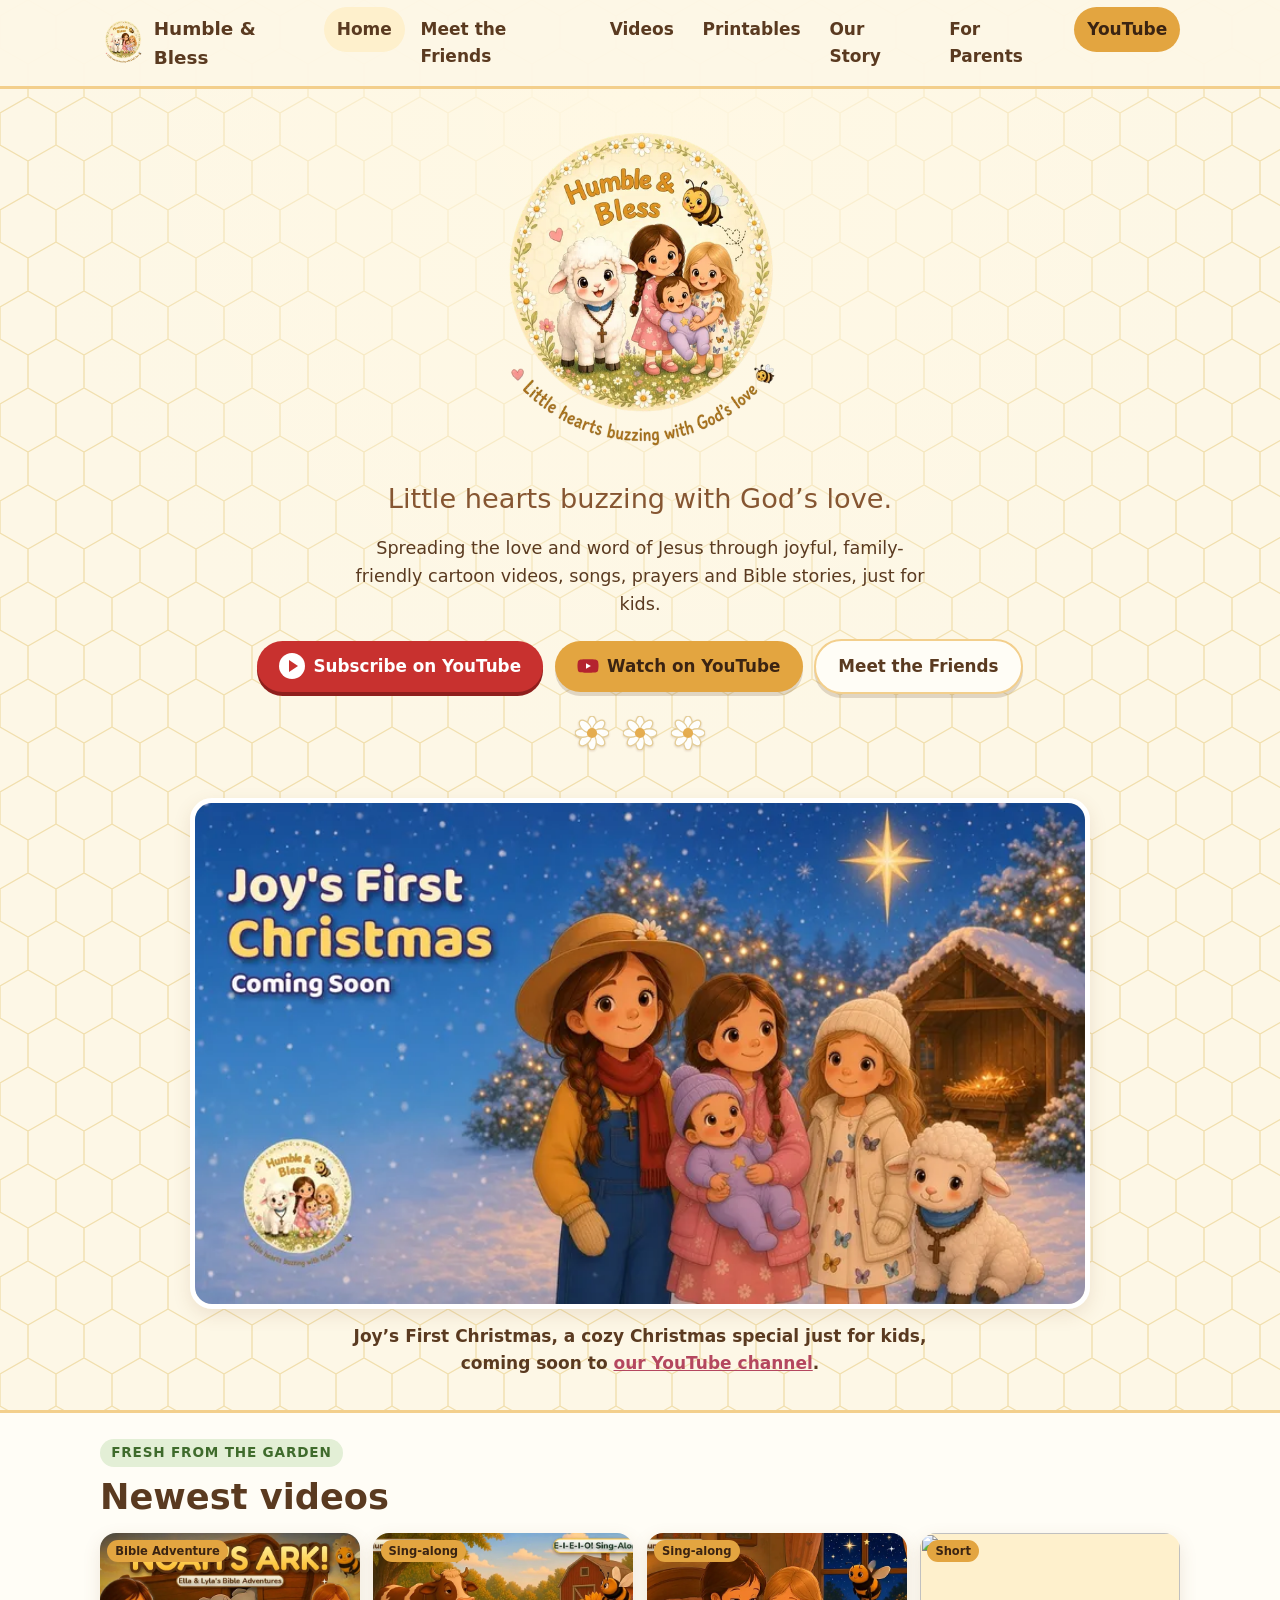
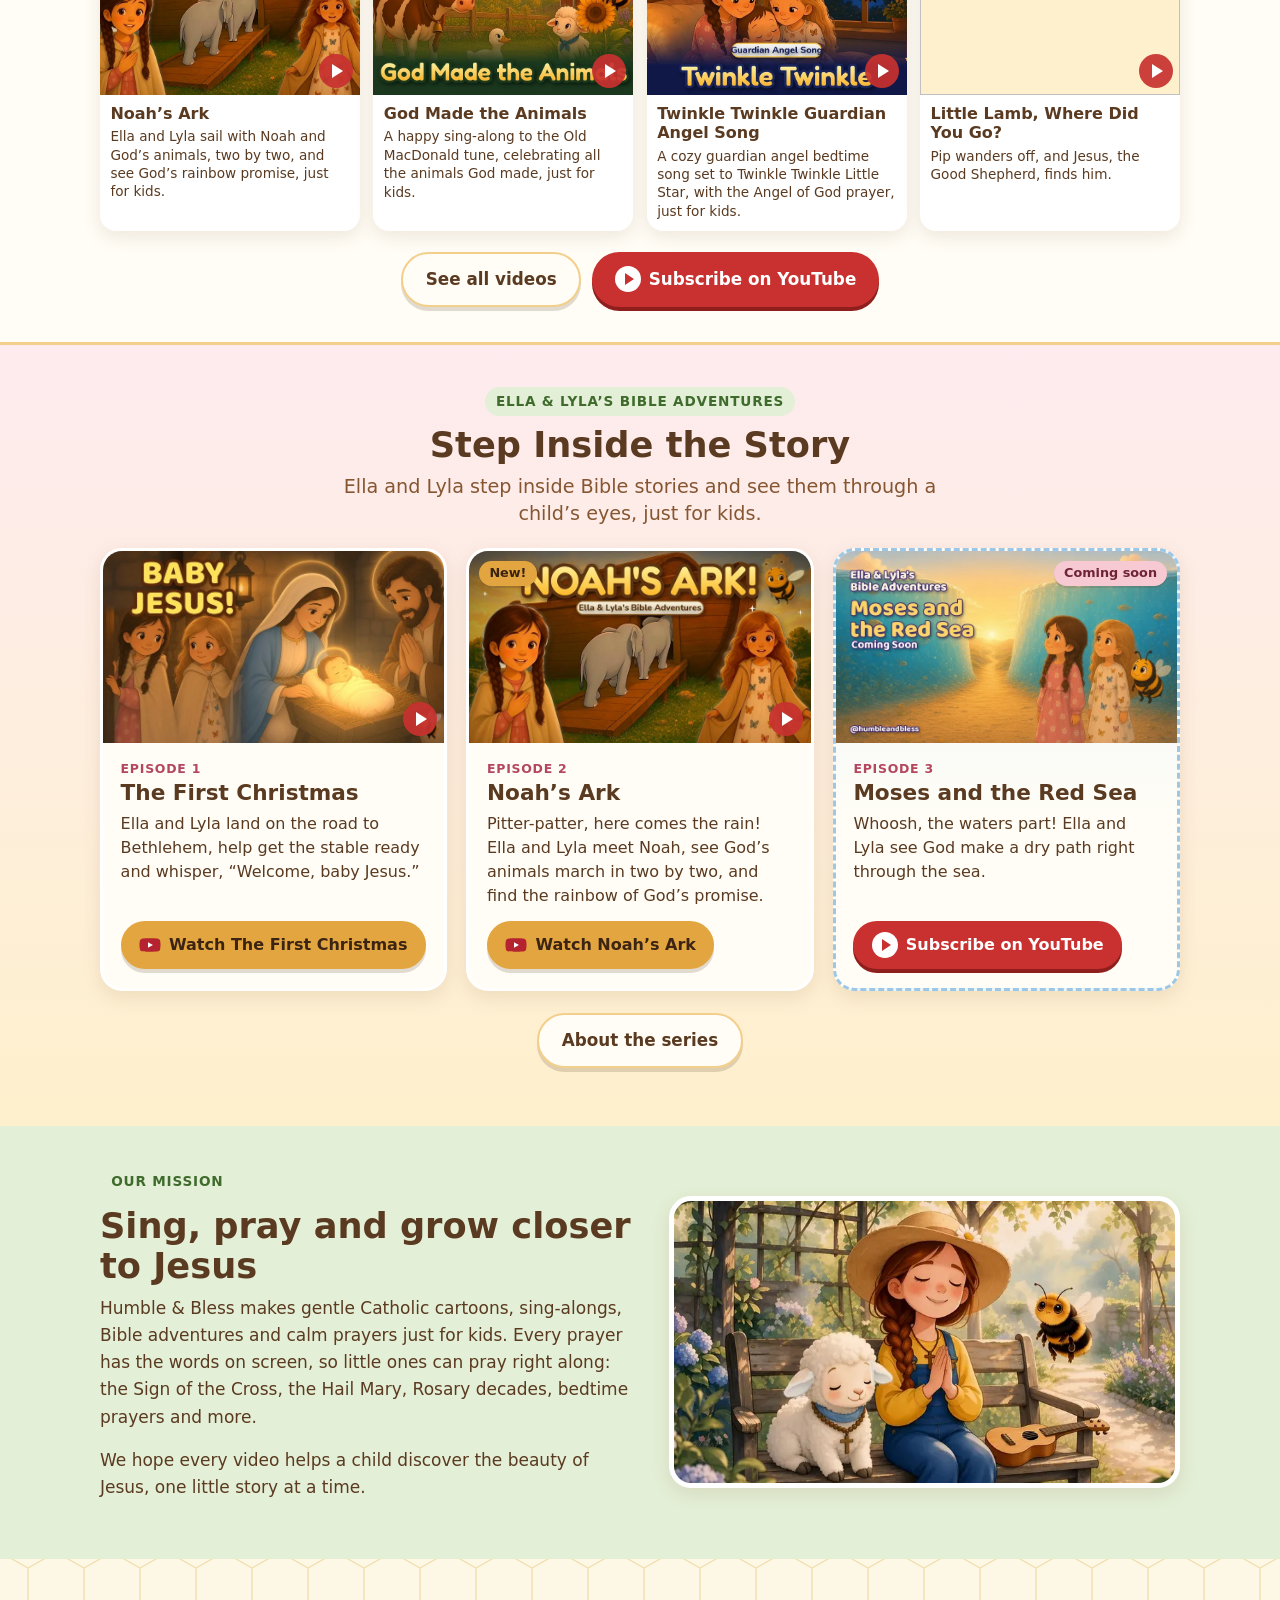
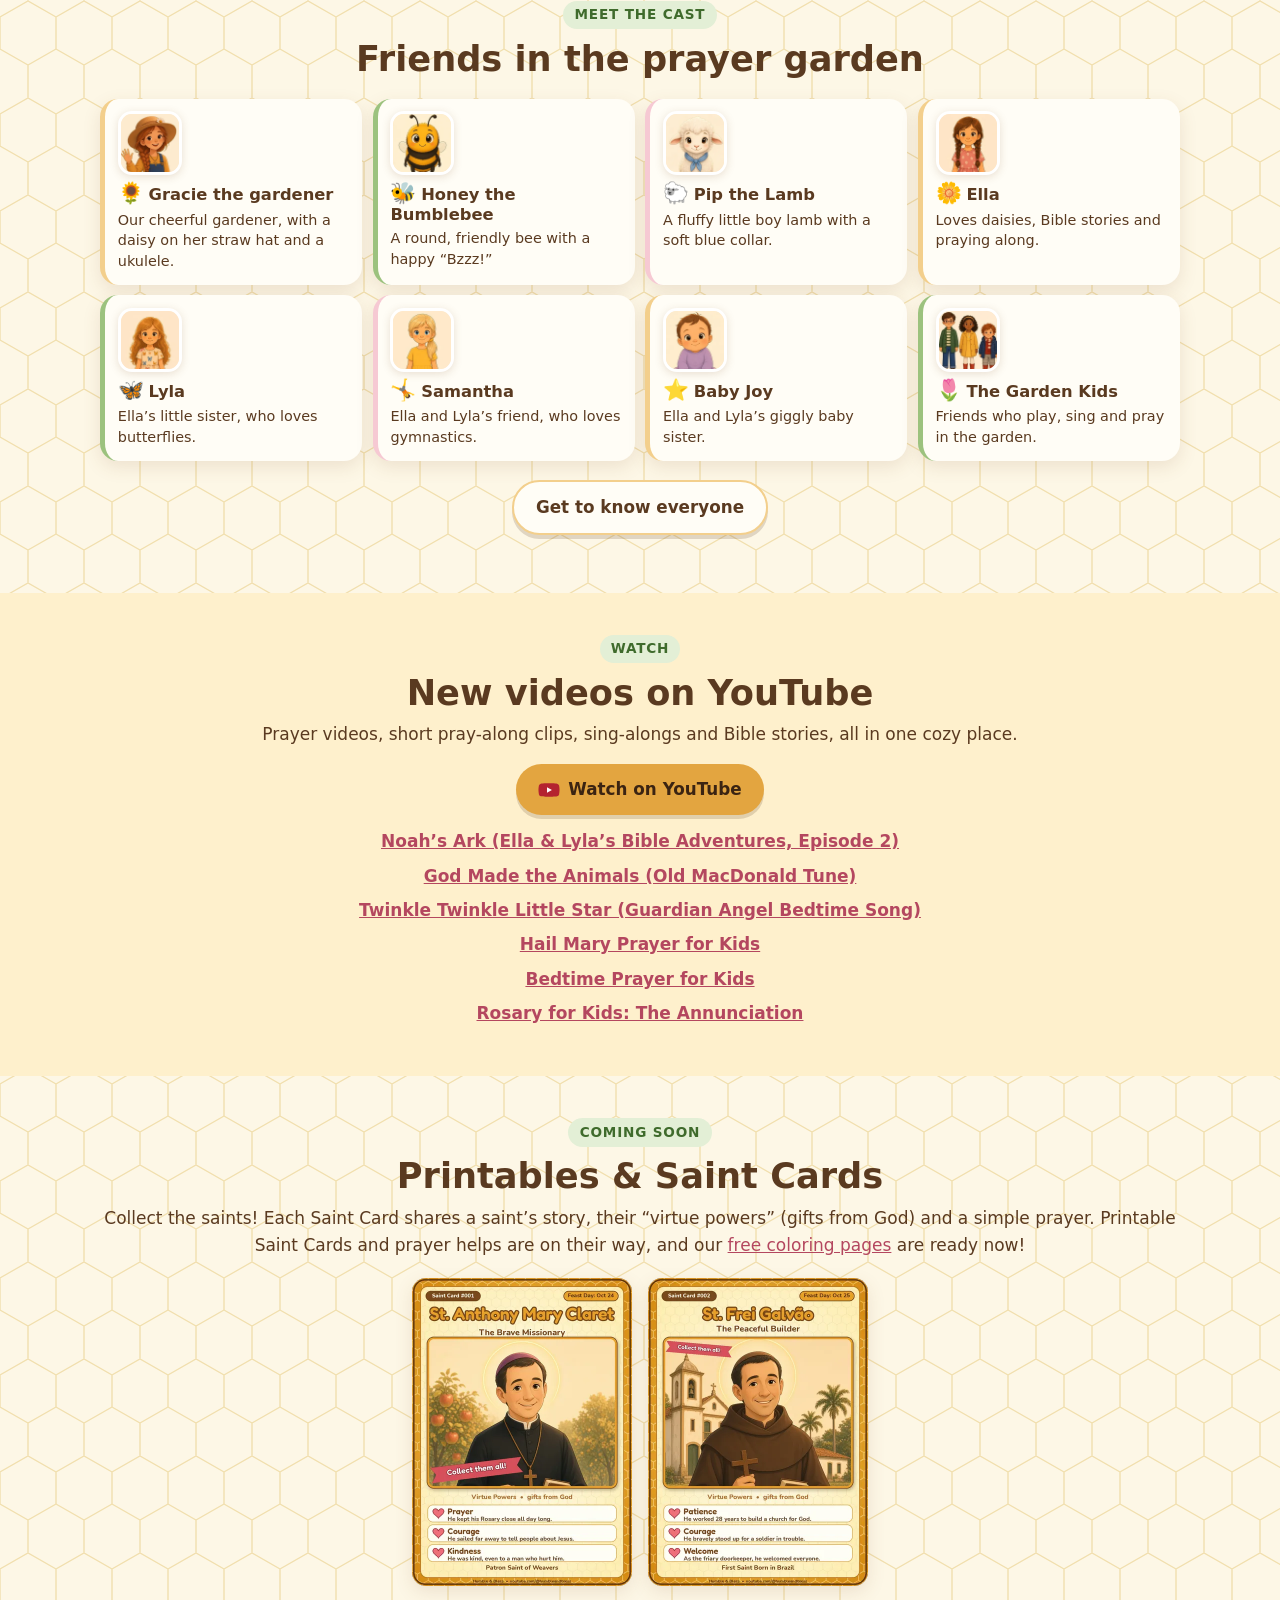
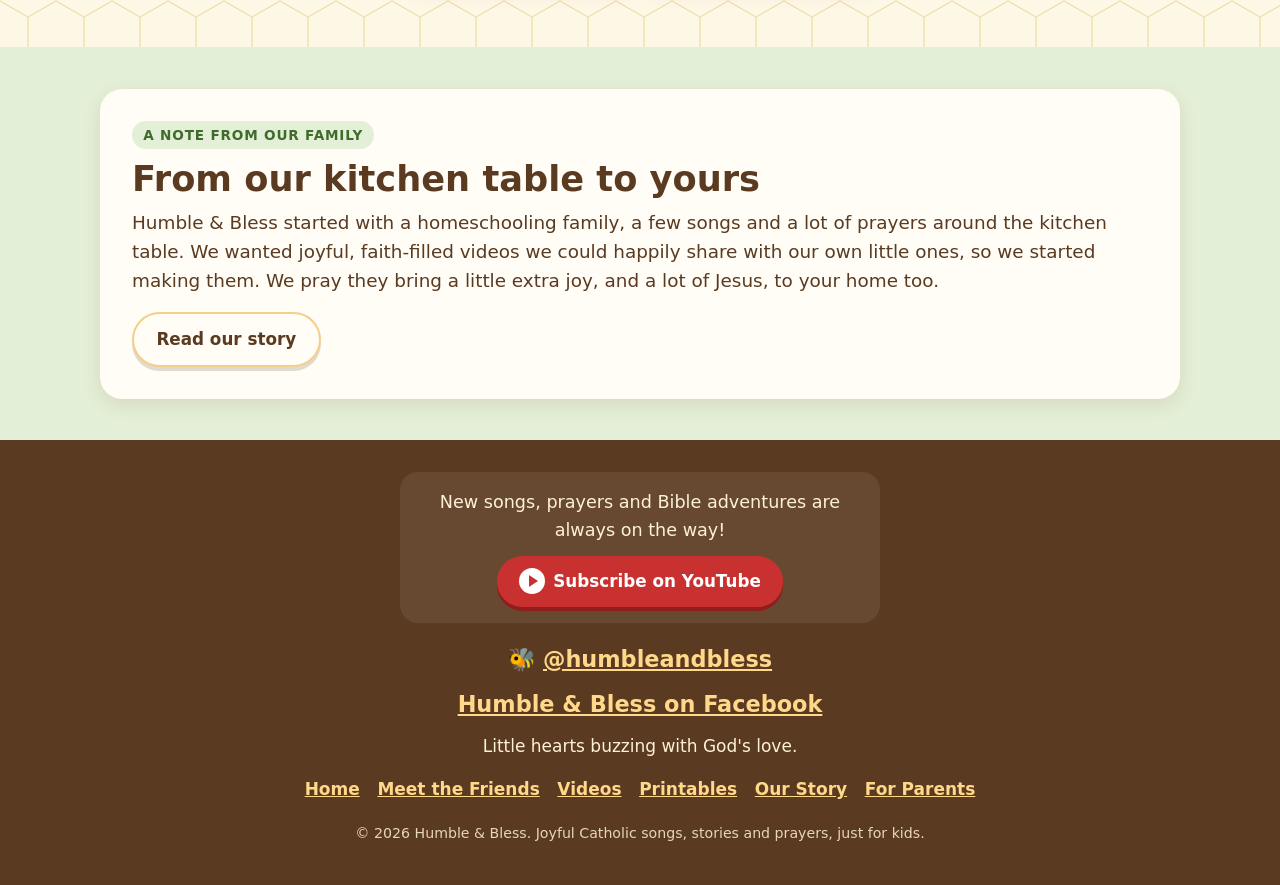
==== index.html @ 3a2f79d8 "Add Samantha to the cast and portraits for every friend card Co-authored-by: humbleandbless <humblea" ====
<!doctype html>
<html lang="en">
<head>
<meta charset="utf-8">
<meta name="viewport" content="width=device-width, initial-scale=1">
<title>Humble &amp; Bless | Little hearts buzzing with God's love</title>
<meta name="description" content="Joyful Catholic cartoons, songs, prayers and Bible stories just for kids. Little hearts buzzing with God's love.">
<meta name="theme-color" content="#fdf7e6">
<meta property="og:title" content="Humble &amp; Bless | Little hearts buzzing with God's love">
<meta property="og:description" content="Joyful Catholic cartoons, songs, prayers and Bible stories just for kids. Little hearts buzzing with God's love.">
<meta property="og:image" content="assets/cover-1200.jpg">
<link rel="icon" href="assets/icon-32.png" sizes="32x32">
<link rel="apple-touch-icon" href="assets/icon-180.png">
<link rel="stylesheet" href="style.css">
<style>.visually-hidden{position:absolute!important;width:1px;height:1px;overflow:hidden;clip:rect(0 0 0 0);white-space:nowrap}</style>
</head>
<body>
<a class="skip" href="#main">Skip to content</a>
<header class="site-header"><div class="wrap">
  <a class="brand" href="index.html"><picture><source srcset="assets/logo-160.webp" type="image/webp"><img src="assets/logo-160.png" width="46" height="46" alt=""></picture>Humble &amp; Bless</a>
  <nav class="nav" aria-label="Main">
    <ul class="nav-desktop"><li><a href="index.html" aria-current="page">Home</a></li><li><a href="friends.html">Meet the Friends</a></li><li><a href="videos.html">Videos</a></li><li><a href="printables.html">Printables</a></li><li><a href="about.html">Our Story</a></li><li><a href="parents.html">For Parents</a></li><li><a class="yt" href="https://www.youtube.com/@humbleandbless" target="_blank" rel="noopener">YouTube</a></li></ul>
    <details><summary>Menu</summary><ul><li><a href="index.html" aria-current="page">Home</a></li><li><a href="friends.html">Meet the Friends</a></li><li><a href="videos.html">Videos</a></li><li><a href="printables.html">Printables</a></li><li><a href="about.html">Our Story</a></li><li><a href="parents.html">For Parents</a></li><li><a href="https://www.youtube.com/@humbleandbless" target="_blank" rel="noopener">Watch on YouTube</a></li><li><a href="https://www.facebook.com/profile.php?id=61595625218852" target="_blank" rel="noopener">Humble &amp; Bless on Facebook</a></li></ul></details>
  </nav>
</div></header>
<main id="main">

<section class="hero" aria-labelledby="hero-title">
 <div class="wrap">
  <h1 id="hero-title" class="visually-hidden">Humble &amp; Bless</h1>
  <picture><source srcset="assets/logo-520.webp" type="image/webp"><img class="hero-logo" src="assets/logo-520.png" width="520" height="520" alt="Humble &amp; Bless logo: Pip the Lamb, Ella, Lyla and baby Joy among daisies, with Honey the Bumblebee and the words Little hearts buzzing with God's love." fetchpriority="high"></picture>
  <p class="tagline">Little hearts buzzing with God’s love.</p>
  <p class="lead">Spreading the love and word of Jesus through joyful, family-friendly cartoon videos, songs, prayers and Bible stories, just for kids.</p>
  <div class="actions"><a class="btn btn-sub" href="https://www.youtube.com/@humbleandbless?sub_confirmation=1" target="_blank" rel="noopener"><span class="play" aria-hidden="true"></span>Subscribe on YouTube<span class="visually-hidden"> (opens YouTube in a new tab)</span></a><a class="btn btn-yt" href="https://www.youtube.com/@humbleandbless" target="_blank" rel="noopener"><svg viewBox="0 0 24 24" aria-hidden="true" focusable="false"><path fill="#b4232f" d="M23 7.2a3 3 0 0 0-2.1-2.1C19 4.6 12 4.6 12 4.6s-7 0-8.9.5A3 3 0 0 0 1 7.2 31 31 0 0 0 .5 12 31 31 0 0 0 1 16.8a3 3 0 0 0 2.1 2.1c1.9.5 8.9.5 8.9.5s7 0 8.9-.5a3 3 0 0 0 2.1-2.1 31 31 0 0 0 .5-4.8 31 31 0 0 0-.5-4.8z"/><path fill="#fff" d="M9.8 15.1V8.9l5.4 3.1z"/></svg>Watch on YouTube<span class="visually-hidden"> (opens YouTube in a new tab)</span></a><a class="btn btn-soft" href="friends.html">Meet the Friends</a></div>
  <div class="daisies"><svg viewBox="0 0 40 40" aria-hidden="true" focusable="false"><g fill="#fff" stroke="#e2c98f" stroke-width="1.5"><ellipse cx="20" cy="9" rx="5" ry="9" transform="rotate(0 20 20)"/><ellipse cx="20" cy="9" rx="5" ry="9" transform="rotate(45 20 20)"/><ellipse cx="20" cy="9" rx="5" ry="9" transform="rotate(90 20 20)"/><ellipse cx="20" cy="9" rx="5" ry="9" transform="rotate(135 20 20)"/><ellipse cx="20" cy="9" rx="5" ry="9" transform="rotate(180 20 20)"/><ellipse cx="20" cy="9" rx="5" ry="9" transform="rotate(225 20 20)"/><ellipse cx="20" cy="9" rx="5" ry="9" transform="rotate(270 20 20)"/><ellipse cx="20" cy="9" rx="5" ry="9" transform="rotate(315 20 20)"/></g><circle cx="20" cy="20" r="6" fill="#e3a540"/></svg><svg viewBox="0 0 40 40" aria-hidden="true" focusable="false"><g fill="#fff" stroke="#e2c98f" stroke-width="1.5"><ellipse cx="20" cy="9" rx="5" ry="9" transform="rotate(0 20 20)"/><ellipse cx="20" cy="9" rx="5" ry="9" transform="rotate(45 20 20)"/><ellipse cx="20" cy="9" rx="5" ry="9" transform="rotate(90 20 20)"/><ellipse cx="20" cy="9" rx="5" ry="9" transform="rotate(135 20 20)"/><ellipse cx="20" cy="9" rx="5" ry="9" transform="rotate(180 20 20)"/><ellipse cx="20" cy="9" rx="5" ry="9" transform="rotate(225 20 20)"/><ellipse cx="20" cy="9" rx="5" ry="9" transform="rotate(270 20 20)"/><ellipse cx="20" cy="9" rx="5" ry="9" transform="rotate(315 20 20)"/></g><circle cx="20" cy="20" r="6" fill="#e3a540"/></svg><svg viewBox="0 0 40 40" aria-hidden="true" focusable="false"><g fill="#fff" stroke="#e2c98f" stroke-width="1.5"><ellipse cx="20" cy="9" rx="5" ry="9" transform="rotate(0 20 20)"/><ellipse cx="20" cy="9" rx="5" ry="9" transform="rotate(45 20 20)"/><ellipse cx="20" cy="9" rx="5" ry="9" transform="rotate(90 20 20)"/><ellipse cx="20" cy="9" rx="5" ry="9" transform="rotate(135 20 20)"/><ellipse cx="20" cy="9" rx="5" ry="9" transform="rotate(180 20 20)"/><ellipse cx="20" cy="9" rx="5" ry="9" transform="rotate(225 20 20)"/><ellipse cx="20" cy="9" rx="5" ry="9" transform="rotate(270 20 20)"/><ellipse cx="20" cy="9" rx="5" ry="9" transform="rotate(315 20 20)"/></g><circle cx="20" cy="20" r="6" fill="#e3a540"/></svg></div>
 </div>
</section>

<section class="xmas-teaser" aria-label="Joy's First Christmas, coming soon">
 <div class="wrap">
  <picture><source type="image/webp" srcset="assets/joys-first-christmas-coming-soon-800.webp 800w, assets/joys-first-christmas-coming-soon-1600.webp 1600w" sizes="(min-width:960px) 900px, calc(100vw - 2rem)"><img class="art" src="assets/joys-first-christmas-coming-soon-800.jpg" srcset="assets/joys-first-christmas-coming-soon-800.jpg 800w, assets/joys-first-christmas-coming-soon-1600.jpg 1600w" sizes="(min-width:960px) 900px, calc(100vw - 2rem)" width="1600" height="900" alt="Joy's First Christmas, coming soon"></picture>
  <p class="xmas-caption">Joy’s First Christmas, a cozy Christmas special just for kids, coming soon to <a href="https://www.youtube.com/@humbleandbless?sub_confirmation=1" target="_blank" rel="noopener">our YouTube channel</a><span class="visually-hidden"> (opens YouTube in a new tab)</span>.</p>
 </div>
</section>

<section class="newest" aria-labelledby="newest">
 <div class="wrap">
  <span class="kicker">Fresh from the garden</span>
  <h2 id="newest">Newest videos</h2>
  <ul class="vgrid">
  <li><a class="vcard" href="https://www.youtube.com/watch?v=ct7Eij3Bv-0" target="_blank" rel="noopener"><span class="vthumb"><picture><source type="image/webp" srcset="assets/noahs-ark-ep2-800.webp 800w, assets/noahs-ark-ep2-1280.webp 1280w" sizes="(min-width:960px) 25vw, 50vw"><img loading="lazy" src="assets/noahs-ark-ep2-800.jpg" srcset="assets/noahs-ark-ep2-800.jpg 800w, assets/noahs-ark-ep2-1280.jpg 1280w" sizes="(min-width:960px) 25vw, 50vw" width="1280" height="720" alt="Noah&#39;s Ark episode thumbnail with the words Noah&#39;s Ark! and Ella &amp; Lyla&#39;s Bible Adventures. Ella and Lyla, in traveling cloaks, smile on either side of two elephants walking up the ramp into the great wooden ark, while Honey the bee buzzes above."></picture><span class="vtag">Bible Adventure</span><span class="vplay" aria-hidden="true"></span></span><span class="vtitle">Noah’s Ark</span><span class="vdesc">Ella and Lyla sail with Noah and God’s animals, two by two, and see God’s rainbow promise, just for kids.</span><span class="visually-hidden"> (opens YouTube in a new tab)</span></a></li>
  <li><a class="vcard" href="https://www.youtube.com/watch?v=ljyUgglnSR8" target="_blank" rel="noopener"><span class="vthumb"><picture><source type="image/webp" srcset="assets/god-made-the-animals-800.webp 800w, assets/god-made-the-animals-1600.webp 1600w" sizes="(min-width:960px) 25vw, 50vw"><img loading="lazy" src="assets/god-made-the-animals-800.jpg" srcset="assets/god-made-the-animals-800.jpg 800w, assets/god-made-the-animals-1600.jpg 1600w" sizes="(min-width:960px) 25vw, 50vw" width="1600" height="900" alt="God Made the Animals thumbnail: a smiling cow, a duck and a woolly lamb in a blue collar gather by a red barn on a sunny farm, while Honey the Bumblebee rests on a sunflower."></picture><span class="vtag">Sing-along</span><span class="vplay" aria-hidden="true"></span></span><span class="vtitle">God Made the Animals</span><span class="vdesc">A happy sing-along to the Old MacDonald tune, celebrating all the animals God made, just for kids.</span><span class="visually-hidden"> (opens YouTube in a new tab)</span></a></li>
  <li><a class="vcard" href="https://www.youtube.com/watch?v=O2-9jdwNd1s" target="_blank" rel="noopener"><span class="vthumb"><picture><source type="image/webp" srcset="assets/twinkle-guardian-angel-800.webp 800w, assets/twinkle-guardian-angel-1600.webp 1600w" sizes="(min-width:960px) 25vw, 50vw"><img loading="lazy" src="assets/twinkle-guardian-angel-800.jpg" srcset="assets/twinkle-guardian-angel-800.jpg 800w, assets/twinkle-guardian-angel-1600.jpg 1600w" sizes="(min-width:960px) 25vw, 50vw" width="1600" height="900" alt="Twinkle Twinkle Guardian Angel Song thumbnail: two sisters in pajamas cuddle a sleeping baby at bedtime, while Honey the Bumblebee buzzes by a starry window."></picture><span class="vtag">Sing-along</span><span class="vplay" aria-hidden="true"></span></span><span class="vtitle">Twinkle Twinkle Guardian Angel Song</span><span class="vdesc">A cozy guardian angel bedtime song set to Twinkle Twinkle Little Star, with the Angel of God prayer, just for kids.</span><span class="visually-hidden"> (opens YouTube in a new tab)</span></a></li>
  <li><a class="vcard" href="https://www.youtube.com/shorts/8HEfYvl8IWw" target="_blank" rel="noopener"><span class="vthumb"><img src="https://i.ytimg.com/vi/8HEfYvl8IWw/hqdefault.jpg" width="480" height="360" loading="lazy" alt=""><span class="vtag">Short</span><span class="vplay" aria-hidden="true"></span></span><span class="vtitle">Little Lamb, Where Did You Go?</span><span class="vdesc">Pip wanders off, and Jesus, the Good Shepherd, finds him.</span><span class="visually-hidden"> (opens YouTube in a new tab)</span></a></li>
  </ul>
  <div class="newest-more"><a class="btn btn-soft" href="videos.html">See all videos</a><a class="btn btn-sub" href="https://www.youtube.com/@humbleandbless?sub_confirmation=1" target="_blank" rel="noopener"><span class="play" aria-hidden="true"></span>Subscribe on YouTube<span class="visually-hidden"> (opens YouTube in a new tab)</span></a></div>
 </div>
</section>

<section class="series" aria-labelledby="adventures">
 <div class="wrap">
  <div class="series-head center">
   <span class="kicker">Ella &amp; Lyla’s Bible Adventures</span>
   <h2 id="adventures">Step Inside the Story</h2>
   <p class="series-intro">Ella and Lyla step inside Bible stories and see them through a child’s eyes, just for kids.</p>
  </div>
  <ol class="ep-row">
   <li class="ep-card" id="ep1">
    <a class="ep-thumb" href="https://www.youtube.com/watch?v=efXVd5yQIn0" target="_blank" rel="noopener"><picture><source type="image/webp" srcset="assets/ep01-first-christmas-720.webp 720w, assets/ep01-first-christmas-1200.webp 1200w" sizes="(min-width:960px) 340px, (min-width:700px) 45vw, calc(100vw - 2rem)"><img loading="lazy" src="assets/ep01-first-christmas-720.jpg" srcset="assets/ep01-first-christmas-720.jpg 720w, assets/ep01-first-christmas-1200.jpg 1200w" sizes="(min-width:960px) 340px, (min-width:700px) 45vw, calc(100vw - 2rem)" width="1200" height="675" alt="Episode thumbnail with the words Baby Jesus! Ella and Lyla, in white traveling cloaks, peek into the stable as Mary, in her blue mantle, smiles down at baby Jesus glowing in the straw of the manger. Joseph kneels with his hands folded in prayer, and Honey the Bumblebee buzzes nearby."></picture><span class="vplay" aria-hidden="true"></span><span class="visually-hidden"> Watch The First Christmas (opens YouTube in a new tab)</span></a>
    <div class="ep-body">
     <span class="ep-num">Episode 1</span>
     <h3>The First Christmas</h3>
     <p>Ella and Lyla land on the road to Bethlehem, help get the stable ready and whisper, “Welcome, baby Jesus.”</p>
     <a class="btn btn-yt" href="https://www.youtube.com/watch?v=efXVd5yQIn0" target="_blank" rel="noopener"><svg viewBox="0 0 24 24" aria-hidden="true" focusable="false"><path fill="#b4232f" d="M23 7.2a3 3 0 0 0-2.1-2.1C19 4.6 12 4.6 12 4.6s-7 0-8.9.5A3 3 0 0 0 1 7.2 31 31 0 0 0 .5 12 31 31 0 0 0 1 16.8a3 3 0 0 0 2.1 2.1c1.9.5 8.9.5 8.9.5s7 0 8.9-.5a3 3 0 0 0 2.1-2.1 31 31 0 0 0 .5-4.8 31 31 0 0 0-.5-4.8z"/><path fill="#fff" d="M9.8 15.1V8.9l5.4 3.1z"/></svg>Watch The First Christmas<span class="visually-hidden"> (opens YouTube in a new tab)</span></a>
    </div>
   </li>
   <li class="ep-card" id="noah">
    <a class="ep-thumb" href="https://www.youtube.com/watch?v=ct7Eij3Bv-0" target="_blank" rel="noopener"><picture><source type="image/webp" srcset="assets/noahs-ark-ep2-800.webp 800w, assets/noahs-ark-ep2-1280.webp 1280w" sizes="(min-width:960px) 340px, (min-width:700px) 45vw, calc(100vw - 2rem)"><img loading="lazy" src="assets/noahs-ark-ep2-800.jpg" srcset="assets/noahs-ark-ep2-800.jpg 800w, assets/noahs-ark-ep2-1280.jpg 1280w" sizes="(min-width:960px) 340px, (min-width:700px) 45vw, calc(100vw - 2rem)" width="1280" height="720" alt="Noah&#39;s Ark episode thumbnail with the words Noah&#39;s Ark! and Ella &amp; Lyla&#39;s Bible Adventures. Ella and Lyla, in traveling cloaks, smile on either side of two elephants walking up the ramp into the great wooden ark, while Honey the bee buzzes above."></picture><span class="ep-badge ep-new">New!</span><span class="vplay" aria-hidden="true"></span><span class="visually-hidden"> Watch Noah’s Ark (opens YouTube in a new tab)</span></a>
    <div class="ep-body">
     <span class="ep-num">Episode 2</span>
     <h3>Noah’s Ark</h3>
     <p>Pitter-patter, here comes the rain! Ella and Lyla meet Noah, see God’s animals march in two by two, and find the rainbow of God’s promise.</p>
     <a class="btn btn-yt" href="https://www.youtube.com/watch?v=ct7Eij3Bv-0" target="_blank" rel="noopener"><svg viewBox="0 0 24 24" aria-hidden="true" focusable="false"><path fill="#b4232f" d="M23 7.2a3 3 0 0 0-2.1-2.1C19 4.6 12 4.6 12 4.6s-7 0-8.9.5A3 3 0 0 0 1 7.2 31 31 0 0 0 .5 12 31 31 0 0 0 1 16.8a3 3 0 0 0 2.1 2.1c1.9.5 8.9.5 8.9.5s7 0 8.9-.5a3 3 0 0 0 2.1-2.1 31 31 0 0 0 .5-4.8 31 31 0 0 0-.5-4.8z"/><path fill="#fff" d="M9.8 15.1V8.9l5.4 3.1z"/></svg>Watch Noah’s Ark<span class="visually-hidden"> (opens YouTube in a new tab)</span></a>
    </div>
   </li>
   <li class="ep-card ep-soon" id="moses">
    <div class="ep-thumb"><picture><source type="image/webp" srcset="assets/moses-red-sea-coming-soon-800.webp 800w, assets/moses-red-sea-coming-soon-1600.webp 1600w" sizes="(min-width:960px) 340px, (min-width:700px) 45vw, calc(100vw - 2rem)"><img loading="lazy" src="assets/moses-red-sea-coming-soon-800.jpg" srcset="assets/moses-red-sea-coming-soon-800.jpg 800w, assets/moses-red-sea-coming-soon-1600.jpg 1600w" sizes="(min-width:960px) 340px, (min-width:700px) 45vw, calc(100vw - 2rem)" width="1600" height="900" alt="Ella, Lyla and Honey the bee look at the parted Red Sea at sunrise. Moses and the Red Sea, coming soon."></picture><span class="ep-badge">Coming soon</span></div>
    <div class="ep-body">
     <span class="ep-num">Episode 3</span>
     <h3>Moses and the Red Sea</h3>
     <p>Whoosh, the waters part! Ella and Lyla see God make a dry path right through the sea.</p>
     <a class="btn btn-sub" href="https://www.youtube.com/@humbleandbless?sub_confirmation=1" target="_blank" rel="noopener"><span class="play" aria-hidden="true"></span>Subscribe on YouTube<span class="visually-hidden"> (opens YouTube in a new tab)</span></a>
    </div>
   </li>
  </ol>
  <p class="center"><a class="btn btn-soft" href="videos.html#adventures">About the series</a></p>
 </div>
</section>

<section class="band-green" aria-labelledby="mission">
 <div class="wrap split">
  <div>
   <span class="kicker">Our mission</span>
   <h2 id="mission">Sing, pray and grow closer to Jesus</h2>
   <p>Humble &amp; Bless makes gentle Catholic cartoons, sing-alongs, Bible adventures and calm prayers just for kids. Every prayer has the words on screen, so little ones can pray right along: the Sign of the Cross, the Hail Mary, Rosary decades, bedtime prayers and more.</p>
   <p>We hope every video helps a child discover the beauty of Jesus, one little story at a time.</p>
  </div>
  <picture><source type="image/webp" srcset="assets/garden-friends-720.webp 720w, assets/garden-friends-1200.webp 1200w" sizes="(min-width:700px) 50vw, 100vw"><img class="art" src="assets/garden-friends-720.jpg" srcset="assets/garden-friends-720.jpg 720w, assets/garden-friends-1200.jpg 1200w" sizes="(min-width:700px) 50vw, 100vw" width="1200" height="675" loading="lazy" alt="Gracie sits on a garden bench with her hands folded in prayer, eyes closed and smiling. Pip the Lamb, wearing his blue collar and wooden prayer beads, rests beside her, and Honey the Bumblebee hovers nearby."></picture>
 </div>
</section>

<section aria-labelledby="cast">
 <div class="wrap">
  <div class="center"><span class="kicker">Meet the cast</span>
  <h2 id="cast">Friends in the prayer garden</h2></div>
  <ul class="cast home"><li><picture class="cast-pic"><source type="image/webp" srcset="assets/gracie-portrait-240.webp 240w, assets/gracie-portrait-480.webp 480w" sizes="64px"><img loading="lazy" src="assets/gracie-portrait-240.jpg" srcset="assets/gracie-portrait-240.jpg 240w, assets/gracie-portrait-480.jpg 480w" sizes="64px" width="240" height="240" alt="Gracie the gardener smiles and waves, wearing her straw hat with a white daisy, a long auburn braid, a yellow shirt, blue overalls and a small gold cross."></picture><h3><span class="emoji" aria-hidden="true">🌻</span>Gracie the gardener</h3><p>Our cheerful gardener, with a daisy on her straw hat and a ukulele.</p></li><li><picture class="cast-pic"><source type="image/webp" srcset="assets/honey-portrait-240.webp 240w, assets/honey-portrait-480.webp 480w" sizes="64px"><img loading="lazy" src="assets/honey-portrait-240.jpg" srcset="assets/honey-portrait-240.jpg 240w, assets/honey-portrait-480.jpg 480w" sizes="64px" width="240" height="240" alt="Honey the Bumblebee, a round, fuzzy yellow-and-black bee with big brown eyes, curly antennae and a happy smile."></picture><h3><span class="emoji" aria-hidden="true">🐝</span>Honey the Bumblebee</h3><p>A round, friendly bee with a happy “Bzzz!”</p></li><li><picture class="cast-pic"><source type="image/webp" srcset="assets/pip-portrait-240.webp 240w, assets/pip-portrait-480.webp 480w" sizes="64px"><img loading="lazy" src="assets/pip-portrait-240.jpg" srcset="assets/pip-portrait-240.jpg 240w, assets/pip-portrait-480.jpg 480w" sizes="64px" width="240" height="240" alt="Pip the Lamb, a fluffy white boy lamb with big brown eyes and a soft blue collar tied at his neck."></picture><h3><span class="emoji" aria-hidden="true">🐑</span>Pip the Lamb</h3><p>A fluffy little boy lamb with a soft blue collar.</p></li><li><picture class="cast-pic"><source type="image/webp" srcset="assets/ella-portrait-240.webp 240w, assets/ella-portrait-480.webp 480w" sizes="64px"><img loading="lazy" src="assets/ella-portrait-240.jpg" srcset="assets/ella-portrait-240.jpg 240w, assets/ella-portrait-480.jpg 480w" sizes="64px" width="240" height="240" alt="Ella smiles, with two long brown braids and a pink dress with white daisies."></picture><h3><span class="emoji" aria-hidden="true">🌼</span>Ella</h3><p>Loves daisies, Bible stories and praying along.</p></li><li><picture class="cast-pic"><source type="image/webp" srcset="assets/lyla-portrait-240.webp 240w, assets/lyla-portrait-480.webp 480w" sizes="64px"><img loading="lazy" src="assets/lyla-portrait-240.jpg" srcset="assets/lyla-portrait-240.jpg 240w, assets/lyla-portrait-480.jpg 480w" sizes="64px" width="240" height="240" alt="Lyla smiles, with long wavy blonde hair worn down and a cream dress with colorful butterflies."></picture><h3><span class="emoji" aria-hidden="true">🦋</span>Lyla</h3><p>Ella’s little sister, who loves butterflies.</p></li><li><picture class="cast-pic"><source type="image/webp" srcset="assets/samantha-portrait-240.webp 240w, assets/samantha-portrait-480.webp 480w" sizes="64px"><img loading="lazy" src="assets/samantha-portrait-240.jpg" srcset="assets/samantha-portrait-240.jpg 240w, assets/samantha-portrait-480.jpg 480w" sizes="64px" width="240" height="240" alt="Samantha smiles, with light golden blonde hair in a side ponytail, blue eyes and a short-sleeve yellow dress."></picture><h3><span class="emoji" aria-hidden="true">🤸</span>Samantha</h3><p>Ella and Lyla’s friend, who loves gymnastics.</p></li><li><picture class="cast-pic"><source type="image/webp" srcset="assets/joy-portrait-240.webp 240w, assets/joy-portrait-480.webp 480w" sizes="64px"><img loading="lazy" src="assets/joy-portrait-240.jpg" srcset="assets/joy-portrait-240.jpg 240w, assets/joy-portrait-480.jpg 480w" sizes="64px" width="240" height="240" alt="Baby Joy sits and smiles, with a wisp of brown hair, rosy cheeks and a plain lavender footed onesie."></picture><h3><span class="emoji" aria-hidden="true">⭐</span>Baby Joy</h3><p>Ella and Lyla’s giggly baby sister.</p></li><li><picture class="cast-pic"><source type="image/webp" srcset="assets/garden-kids-portrait-240.webp 240w, assets/garden-kids-portrait-480.webp 480w" sizes="64px"><img loading="lazy" src="assets/garden-kids-portrait-240.jpg" srcset="assets/garden-kids-portrait-240.jpg 240w, assets/garden-kids-portrait-480.jpg 480w" sizes="64px" width="240" height="240" alt="The Garden Kids in their winter coats: Tommy with round glasses, Josie with curly hair and a yellow headband, and Ben with copper curls and a striped scarf."></picture><h3><span class="emoji" aria-hidden="true">🌷</span>The Garden Kids</h3><p>Friends who play, sing and pray in the garden.</p></li></ul>
  <p class="center" style="margin-top:1.2rem"><a class="btn btn-soft" href="friends.html">Get to know everyone</a></p>
 </div>
</section>

<section class="band-honey" aria-labelledby="yt">
 <div class="wrap center">
  <span class="kicker">Watch</span>
  <h2 id="yt">New videos on YouTube</h2>
  <p>Prayer videos, short pray-along clips, sing-alongs and Bible stories, all in one cozy place.</p>
  <a class="btn btn-yt" href="https://www.youtube.com/@humbleandbless" target="_blank" rel="noopener"><svg viewBox="0 0 24 24" aria-hidden="true" focusable="false"><path fill="#b4232f" d="M23 7.2a3 3 0 0 0-2.1-2.1C19 4.6 12 4.6 12 4.6s-7 0-8.9.5A3 3 0 0 0 1 7.2 31 31 0 0 0 .5 12 31 31 0 0 0 1 16.8a3 3 0 0 0 2.1 2.1c1.9.5 8.9.5 8.9.5s7 0 8.9-.5a3 3 0 0 0 2.1-2.1 31 31 0 0 0 .5-4.8 31 31 0 0 0-.5-4.8z"/><path fill="#fff" d="M9.8 15.1V8.9l5.4 3.1z"/></svg>Watch on YouTube<span class="visually-hidden"> (opens YouTube in a new tab)</span></a>
  <ul class="video-list">
   <li><a href="https://www.youtube.com/watch?v=ct7Eij3Bv-0" target="_blank" rel="noopener">Noah’s Ark (Ella &amp; Lyla’s Bible Adventures, Episode 2)</a></li>
   <li><a href="https://www.youtube.com/watch?v=ljyUgglnSR8" target="_blank" rel="noopener">God Made the Animals (Old MacDonald Tune)</a></li>
   <li><a href="https://www.youtube.com/watch?v=O2-9jdwNd1s" target="_blank" rel="noopener">Twinkle Twinkle Little Star (Guardian Angel Bedtime Song)</a></li>
   <li><a href="https://www.youtube.com/watch?v=5GLkX07S0ZY" target="_blank" rel="noopener">Hail Mary Prayer for Kids</a></li>
   <li><a href="https://www.youtube.com/watch?v=szycV0irWLc" target="_blank" rel="noopener">Bedtime Prayer for Kids</a></li>
   <li><a href="https://www.youtube.com/watch?v=rE-Jon-u0QA" target="_blank" rel="noopener">Rosary for Kids: The Annunciation</a></li>
  </ul>
 </div>
</section>

<section aria-labelledby="printables">
 <div class="wrap center">
  <span class="kicker">Coming soon</span>
  <h2 id="printables">Printables &amp; Saint Cards</h2>
  <p>Collect the saints! Each Saint Card shares a saint’s story, their “virtue powers” (gifts from God) and a simple prayer. Printable Saint Cards and prayer helps are on their way, and our <a href="printables.html">free coloring pages</a> are ready now!</p>
  <div class="saints">
<picture><source type="image/webp" srcset="assets/saint-card-001.webp"><img src="assets/saint-card-001.jpg" width="440" height="616" loading="lazy" alt="Saint Card number 1: St. Anthony Mary Claret, The Brave Missionary. Virtue powers: prayer, courage and kindness."></picture>
<picture><source type="image/webp" srcset="assets/saint-card-002.webp"><img src="assets/saint-card-002.jpg" width="440" height="616" loading="lazy" alt="Saint Card number 2: St. Frei Galvão, The Peaceful Builder. Virtue powers: patience, courage and welcome."></picture>
</div>
 </div>
</section>

<section class="band-green" aria-labelledby="family">
 <div class="wrap">
  <div class="panel">
   <span class="kicker">A note from our family</span>
   <h2 id="family">From our kitchen table to yours</h2>
   <p class="note">Humble &amp; Bless started with a homeschooling family, a few songs and a lot of prayers around the kitchen table. We wanted joyful, faith-filled videos we could happily share with our own little ones, so we started making them. We pray they bring a little extra joy, and a lot of Jesus, to your home too.</p>
   <a class="btn btn-soft" href="about.html">Read our story</a>
  </div>
 </div>
</section>

</main>
<footer class="site-footer"><div class="wrap">
  <div class="footer-sub"><p class="footer-sub-line">New songs, prayers and Bible adventures are always on the way!</p><a class="btn btn-sub" href="https://www.youtube.com/@humbleandbless?sub_confirmation=1" target="_blank" rel="noopener"><span class="play" aria-hidden="true"></span>Subscribe on YouTube<span class="visually-hidden"> (opens YouTube in a new tab)</span></a></div>
  <p class="handle"><span aria-hidden="true">🐝</span> <a href="https://www.youtube.com/@humbleandbless" target="_blank" rel="noopener">@humbleandbless</a></p>
  <p class="handle"><a href="https://www.facebook.com/profile.php?id=61595625218852" target="_blank" rel="noopener">Humble &amp; Bless on Facebook</a></p>
  <p>Little hearts buzzing with God's love.</p>
  <nav aria-label="Footer"><ul><li><a href="index.html">Home</a></li><li><a href="friends.html">Meet the Friends</a></li><li><a href="videos.html">Videos</a></li><li><a href="printables.html">Printables</a></li><li><a href="about.html">Our Story</a></li><li><a href="parents.html">For Parents</a></li></ul></nav>
  <small>&copy; 2026 Humble &amp; Bless. Joyful Catholic songs, stories and prayers, just for kids.</small>
</div></footer>
</body>
</html>
---- style.css ----
/* Humble & Bless: draft styles. Mobile-first. Colors pulled from the official logo. */
:root{
  --cream:#fdf7e6; --cream-2:#fef0cc; --card:#fffdf6;
  --honey:#e3a540; --honey-soft:#f3cf8c; --honey-deep:#c99355;
  --brown:#5a3a20; --brown-soft:#865632;
  --green:#9cc27e; --green-soft:#e3efd6; --green-deep:#3f6b2c;
  --blush:#f6c9d3; --blush-soft:#fdebef; --blush-deep:#b4475f;
  --radius:22px; --shadow:0 6px 18px rgba(134,86,50,.13);
  --font:"Nunito","Quicksand","Trebuchet MS",system-ui,-apple-system,"Segoe UI",Roboto,sans-serif;
  --display:"Baloo 2","Fredoka","Nunito","Trebuchet MS",system-ui,sans-serif;
}
*{box-sizing:border-box}
html{-webkit-text-size-adjust:100%}
body{margin:0;font-family:var(--font);font-size:1.0625rem;line-height:1.6;color:var(--brown);
  background-color:var(--cream);
  background-image:url("data:image/svg+xml,%3Csvg xmlns='http://www.w3.org/2000/svg' width='56' height='97' viewBox='0 0 56 97'%3E%3Cpath d='M28 0l28 16v32L28 64 0 48V16zM28 64v33M0 16L-28 0M56 16l28-16' fill='none' stroke='%23f1dfae' stroke-width='1.4'/%3E%3C/svg%3E");}
img{max-width:100%;height:auto;display:block}
a{color:var(--blush-deep)}
a:hover{color:var(--brown)}
:focus-visible{outline:3px solid var(--honey);outline-offset:3px;border-radius:6px}
.skip{position:absolute;left:-999px;top:0;background:var(--brown);color:#fff;padding:.6rem 1rem;z-index:10;border-radius:0 0 10px 0}
.skip:focus{left:0}
.wrap{width:min(100% - 2rem,1080px);margin-inline:auto}
h1,h2,h3{font-family:var(--display);line-height:1.15;color:var(--brown);margin:0 0 .5rem}
h1{font-size:clamp(1.9rem,7vw,3rem)}
h2{font-size:clamp(1.55rem,5.5vw,2.2rem)}
h3{font-size:1.25rem}
p{margin:0 0 1rem}
.kicker{display:inline-block;font-weight:800;font-size:.85rem;letter-spacing:.06em;text-transform:uppercase;color:var(--green-deep);background:var(--green-soft);padding:.2rem .7rem;border-radius:99px;margin-bottom:.6rem}

/* header */
.site-header{background:rgba(253,247,230,.96);border-bottom:3px solid var(--honey-soft);position:sticky;top:0;z-index:5}
.site-header .wrap{display:flex;align-items:center;justify-content:space-between;gap:.5rem;padding:.45rem 0}
.brand{display:flex;align-items:center;gap:.5rem;text-decoration:none;color:var(--brown);font-family:var(--display);font-weight:800;font-size:1.15rem}
.brand img{width:46px;height:46px}
.nav details{position:relative}
.nav summary{list-style:none;cursor:pointer;font-weight:800;background:var(--honey);color:var(--brown);padding:.5rem .95rem;border-radius:99px;min-height:44px;display:flex;align-items:center}
.nav summary::-webkit-details-marker{display:none}
.nav details ul{list-style:none;margin:0;padding:.5rem;position:absolute;right:0;top:calc(100% + .4rem);background:var(--card);border-radius:16px;box-shadow:var(--shadow);min-width:210px;border:2px solid var(--honey-soft)}
.nav details li a{display:block;padding:.7rem .9rem;text-decoration:none;color:var(--brown);font-weight:700;border-radius:10px}
.nav details li a:hover,.nav details li a[aria-current=page]{background:var(--cream-2)}

.nav-desktop{display:none;list-style:none;margin:0;padding:0;gap:.2rem}
.nav-desktop a{display:block;padding:.55rem .8rem;text-decoration:none;color:var(--brown);font-weight:800;border-radius:99px}
.nav-desktop a:hover,.nav-desktop a[aria-current=page]{background:var(--cream-2)}
.nav-desktop a.yt{background:var(--honey);color:#3b2412}

/* buttons */
.btn{display:inline-flex;align-items:center;justify-content:center;gap:.5rem;min-height:48px;padding:.75rem 1.4rem;border-radius:99px;font-weight:800;text-decoration:none;font-size:1.05rem;box-shadow:0 4px 0 rgba(90,58,32,.18);transition:transform .15s}
.btn:hover{transform:translateY(-2px)}
.btn-yt{background:var(--honey);color:#3b2412}
.btn-yt:hover{color:#3b2412}
.btn-soft{background:var(--card);color:var(--brown);border:2px solid var(--honey-soft)}
.btn svg{width:22px;height:22px;flex:none}

/* sections */
section{padding:2.6rem 0}
.panel{background:var(--card);border-radius:var(--radius);box-shadow:var(--shadow);padding:1.4rem}
.hero{text-align:center;padding:1.6rem 0 2.2rem;background:radial-gradient(ellipse at 50% 0,#fff8e4 0,rgba(255,248,228,0) 70%)}
.hero-logo{width:min(78vw,340px);margin:0 auto .6rem}
.tagline{font-family:var(--display);font-size:clamp(1.25rem,5vw,1.7rem);color:var(--brown-soft);margin-bottom:.8rem}
.hero p.lead{max-width:36rem;margin:0 auto 1.3rem;font-size:1.1rem}
.hero .actions{display:flex;flex-direction:column;gap:.7rem;align-items:center}
.daisies{display:flex;justify-content:center;gap:.9rem;margin:1.4rem 0 0;opacity:.9}
.daisies svg{width:26px;height:26px}
.band-green{background:var(--green-soft)}
.band-blush{background:var(--blush-soft)}
.band-honey{background:var(--cream-2)}
.center{text-align:center}
.art{border-radius:var(--radius);box-shadow:var(--shadow);overflow:hidden;border:5px solid #fff}

/* cast */
.cast{list-style:none;padding:0;margin:1.2rem 0 0;display:grid;gap:.85rem;grid-template-columns:1fr}
.cast li{background:var(--card);border-radius:18px;padding:1rem 1.1rem;box-shadow:var(--shadow);border-left:7px solid var(--honey-soft)}
.cast li:nth-child(3n+2){border-left-color:var(--green)}
.cast li:nth-child(3n){border-left-color:var(--blush)}
.cast h3{margin:0 0 .2rem;font-size:1.2rem}
.cast p{margin:0;font-size:1rem}
.cast .emoji{font-size:1.3rem;margin-right:.3rem}

/* cards */
.cards{display:grid;gap:1rem;grid-template-columns:1fr;margin-top:1.2rem}
.card{background:var(--card);border-radius:var(--radius);padding:1.2rem;box-shadow:var(--shadow)}
.card h3{margin-bottom:.3rem}
.card .tag{font-size:.8rem;font-weight:800;color:var(--blush-deep);text-transform:uppercase;letter-spacing:.05em}
.soon{display:inline-block;background:var(--blush);color:#6e2436;font-weight:800;font-size:.8rem;padding:.15rem .6rem;border-radius:99px}
.video-list{list-style:none;padding:0;margin:.8rem 0 0}
.video-list li{margin:.45rem 0}
.video-list a{font-weight:700}
.saints{display:flex;gap:1rem;justify-content:center;margin:1.2rem 0}
.saints img{width:46%;max-width:220px;border-radius:14px;box-shadow:var(--shadow)}
.note{font-family:var(--display);font-size:1.15rem}
.placeholder{border:3px dashed var(--blush-deep);background:#fff;color:#6e2436;border-radius:14px;padding:1rem;font-weight:800}
.checklist{padding-left:1.2rem}
.checklist li{margin:.35rem 0}

/* footer */
.site-footer{background:var(--brown);color:#fdf1d8;padding:2rem 0 2.4rem;text-align:center;margin-top:0}
.site-footer a{color:#ffd88a;font-weight:800}
.site-footer .handle{font-family:var(--display);font-size:1.4rem;margin:.2rem 0 .6rem}
.site-footer nav ul{list-style:none;padding:0;margin:1rem 0;display:flex;flex-wrap:wrap;justify-content:center;gap:.4rem 1.1rem}
.site-footer small{opacity:.85}

@media (min-width:700px){
  .hero .actions{flex-direction:row;justify-content:center}
  .cast{grid-template-columns:1fr 1fr}
  .cards{grid-template-columns:1fr 1fr}
  .split{display:grid;grid-template-columns:1.05fr 1fr;gap:2rem;align-items:center}
  .panel{padding:2rem}
}
@media (min-width:960px){
  .nav details{display:none}
  .nav-desktop{display:flex}
  .cards.three{grid-template-columns:repeat(3,1fr)}
  .cast.home{grid-template-columns:repeat(4,1fr)}
  .hero{padding:2.4rem 0 3rem}
}
@media (prefers-reduced-motion:reduce){*{transition:none!important;scroll-behavior:auto!important}}
/* refinements */
.saints picture{flex:1 1 0;max-width:220px}
.saints img{width:100%;max-width:none}
.daisies svg{width:34px;height:34px;filter:drop-shadow(0 1px 1px rgba(134,86,50,.25))}
.cast.home{grid-template-columns:1fr 1fr;gap:.65rem}
.cast.home li{padding:.8rem .8rem;border-left-width:5px}
.cast.home h3{font-size:1.02rem}
.cast.home p{font-size:.9rem;line-height:1.45}
@media (min-width:960px){.cast.home{grid-template-columns:repeat(4,1fr)}}
/* character portraits */
.cast li{display:grid;grid-template-columns:88px 1fr;column-gap:.9rem;align-content:start;align-items:start}
.cast li > h3,.cast li > p{grid-column:2}
.cast-pic{grid-column:1;grid-row:1/span 2;display:block;width:88px;height:88px;border-radius:16px;overflow:hidden;border:3px solid #fff;box-shadow:0 2px 8px rgba(134,86,50,.18);background:#feebcf}
.cast-pic img{display:block;width:100%;height:100%;object-fit:cover}
.cast.home li{grid-template-columns:1fr}
.cast.home li > h3,.cast.home li > p{grid-column:1}
.cast.home .cast-pic{grid-row:auto;width:64px;height:64px;border-radius:14px;margin-bottom:.45rem}
/* episode 1 announcement + Noah teaser */
.episode-new{background:linear-gradient(180deg,var(--cream-2),#fff6dc)}
.episode-new .ep-title{font-family:var(--display);font-size:1.2rem;line-height:1.35}
.episode-new .ep-extra{background:var(--card);border-radius:14px;padding:.75rem .9rem;border-left:5px solid var(--green);font-size:1rem}
.episode-new .actions{display:flex;flex-wrap:wrap;gap:.7rem;margin-bottom:1.2rem}
.noah-panel{background:linear-gradient(180deg,#eaf4fb 0,var(--card) 70%);border:3px dashed #9cc7e6}
.noah-art{width:100%;max-width:860px;margin:0 auto 1.1rem}
.noah-panel p{max-width:36rem;margin-inline:auto}
.episode-new .split{display:flex;flex-direction:column;gap:1.3rem}
.episode-new .split picture{order:-1}
@media (min-width:700px){.episode-new .split{display:grid;gap:2rem}.episode-new .split picture{order:0}}
/* growth: subscribe button, newest videos, printables */
.btn-sub{background:#c8312f;color:#fff;box-shadow:0 4px 0 #8f1f1d}
.btn-sub:hover{color:#fff;background:#b02a28}
.btn-sub .play{width:26px;height:26px;border-radius:50%;background:#fff;position:relative;flex:none}
.btn-sub .play::after{content:"";position:absolute;left:10px;top:7px;border-left:9px solid #c8312f;border-top:6px solid transparent;border-bottom:6px solid transparent}
.newest{padding:1.6rem 0 2.2rem;background:var(--card);border-top:3px solid var(--honey-soft);border-bottom:3px solid var(--honey-soft)}
.newest h2{margin-bottom:1rem}
.vgrid{list-style:none;padding:0;margin:0;display:grid;grid-template-columns:1fr 1fr;gap:.85rem}
.vcard{display:block;text-decoration:none;color:var(--brown);background:#fff;border-radius:16px;box-shadow:var(--shadow);overflow:hidden;height:100%}
.vcard:hover{color:var(--brown)}
.vthumb{display:block;position:relative;aspect-ratio:16/10;background:var(--cream-2)}
.vthumb img{width:100%;height:100%;object-fit:cover}
.vthumb picture{display:block;width:100%;height:100%}
.vtag{position:absolute;left:.45rem;top:.45rem;background:var(--honey);color:#3b2412;font-weight:800;font-size:.72rem;padding:.1rem .5rem;border-radius:99px}
.vplay{position:absolute;right:.45rem;bottom:.45rem;width:34px;height:34px;border-radius:50%;background:rgba(200,49,47,.92)}
.vplay::after{content:"";position:absolute;left:13px;top:10px;border-left:11px solid #fff;border-top:7px solid transparent;border-bottom:7px solid transparent}
.vtitle{display:block;font-family:var(--display);font-weight:800;font-size:1rem;line-height:1.2;padding:.55rem .65rem 0}
.vdesc{display:block;font-size:.85rem;line-height:1.35;padding:.25rem .65rem .7rem}
.newest-more{display:flex;flex-wrap:wrap;gap:.7rem;justify-content:center;margin-top:1.3rem}
.footer-sub{background:rgba(255,255,255,.08);border-radius:18px;padding:1rem;margin:0 auto 1.2rem;max-width:30rem}
.footer-sub-line{font-family:var(--display);font-size:1.1rem;margin-bottom:.7rem}
.site-footer .btn-sub{color:#fff}
.pcard img{border-radius:12px;border:2px solid var(--honey-soft);margin-bottom:.9rem;background:#fff}
.pcard .psub{font-family:var(--display);font-weight:700;color:var(--brown-soft);margin-bottom:.4rem}
.small-note{font-size:.9rem;margin-top:1rem;opacity:.85}
@media (min-width:960px){.vgrid{grid-template-columns:repeat(4,1fr)}}

/* Christmas special teaser */
.xmas-teaser{padding:0 0 2rem}
.xmas-teaser picture{display:block;max-width:900px;margin:0 auto}
.xmas-teaser img{width:100%}
.xmas-caption{text-align:center;max-width:36rem;margin:.9rem auto 0;font-weight:700}

/* Step Inside the Story: Bible Adventures series home + episode row */
.series{background:linear-gradient(180deg,var(--blush-soft),var(--cream-2))}
.series-head{max-width:40rem;margin:0 auto 1.3rem}
.series-intro{font-family:var(--display);font-size:1.2rem;line-height:1.4;color:var(--brown-soft);margin:0}
.ep-row{list-style:none;padding:0;margin:0;display:grid;grid-template-columns:1fr;gap:1rem}
.ep-card{display:flex;flex-direction:column;background:var(--card);border-radius:var(--radius);box-shadow:var(--shadow);overflow:hidden;border:3px solid #fff;scroll-margin-top:80px;min-width:0}
.ep-soon{border:3px dashed #9cc7e6;background:linear-gradient(180deg,#eaf4fb 0,var(--card) 60%)}
.ep-thumb{display:block;position:relative;aspect-ratio:16/9;background:var(--cream-2)}
.ep-thumb picture{display:block;width:100%;height:100%}
.ep-thumb img{width:100%;height:100%;object-fit:cover}
.ep-badge{position:absolute;left:.6rem;top:.6rem;background:var(--blush);color:#6e2436;font-weight:800;font-size:.8rem;padding:.15rem .65rem;border-radius:99px;box-shadow:0 2px 0 rgba(90,58,32,.15)}
.ep-badge.ep-new{background:var(--honey);color:#3b2412}
.ep-body{display:flex;flex-direction:column;align-items:flex-start;flex:1;padding:1rem 1.1rem 1.2rem}
.ep-num{display:inline-block;font-weight:800;font-size:.78rem;letter-spacing:.06em;text-transform:uppercase;color:var(--blush-deep);margin-bottom:.15rem}
.ep-body h3{font-size:1.35rem;margin:0 0 .35rem}
.ep-body p{font-size:1rem;line-height:1.5;margin:0 0 .8rem}
.ep-body .btn{margin-top:auto;font-size:1rem;padding:.65rem 1.15rem;max-width:100%}
@media (min-width:700px){.ep-row{grid-template-columns:1fr 1fr}}
@media (min-width:960px){.ep-row{grid-template-columns:repeat(3,1fr);gap:1.2rem}}
/* videos.html: compact episode list */
.ep-list{list-style:none;padding:0;margin:1rem 0}
.ep-list li{display:grid;grid-template-columns:112px 1fr;gap:.8rem;align-items:start;padding:.7rem 0;border-top:2px dashed var(--honey-soft)}
.ep-list li:first-child{border-top:0;padding-top:0}
.ep-list img{width:112px;aspect-ratio:16/9;object-fit:cover;border-radius:10px;border:2px solid #fff;box-shadow:var(--shadow)}
.ep-list .ep-num{display:block}
.ep-list strong{display:block;font-family:var(--display);font-size:1.1rem;line-height:1.2}
.ep-list p{margin:.25rem 0 .3rem;font-size:.95rem;line-height:1.45}
.ep-list a.ep-watch{font-weight:800}
.ep-soon .ep-badge{left:auto;right:.6rem}
.series .ep-row + p{margin-top:1.4rem}
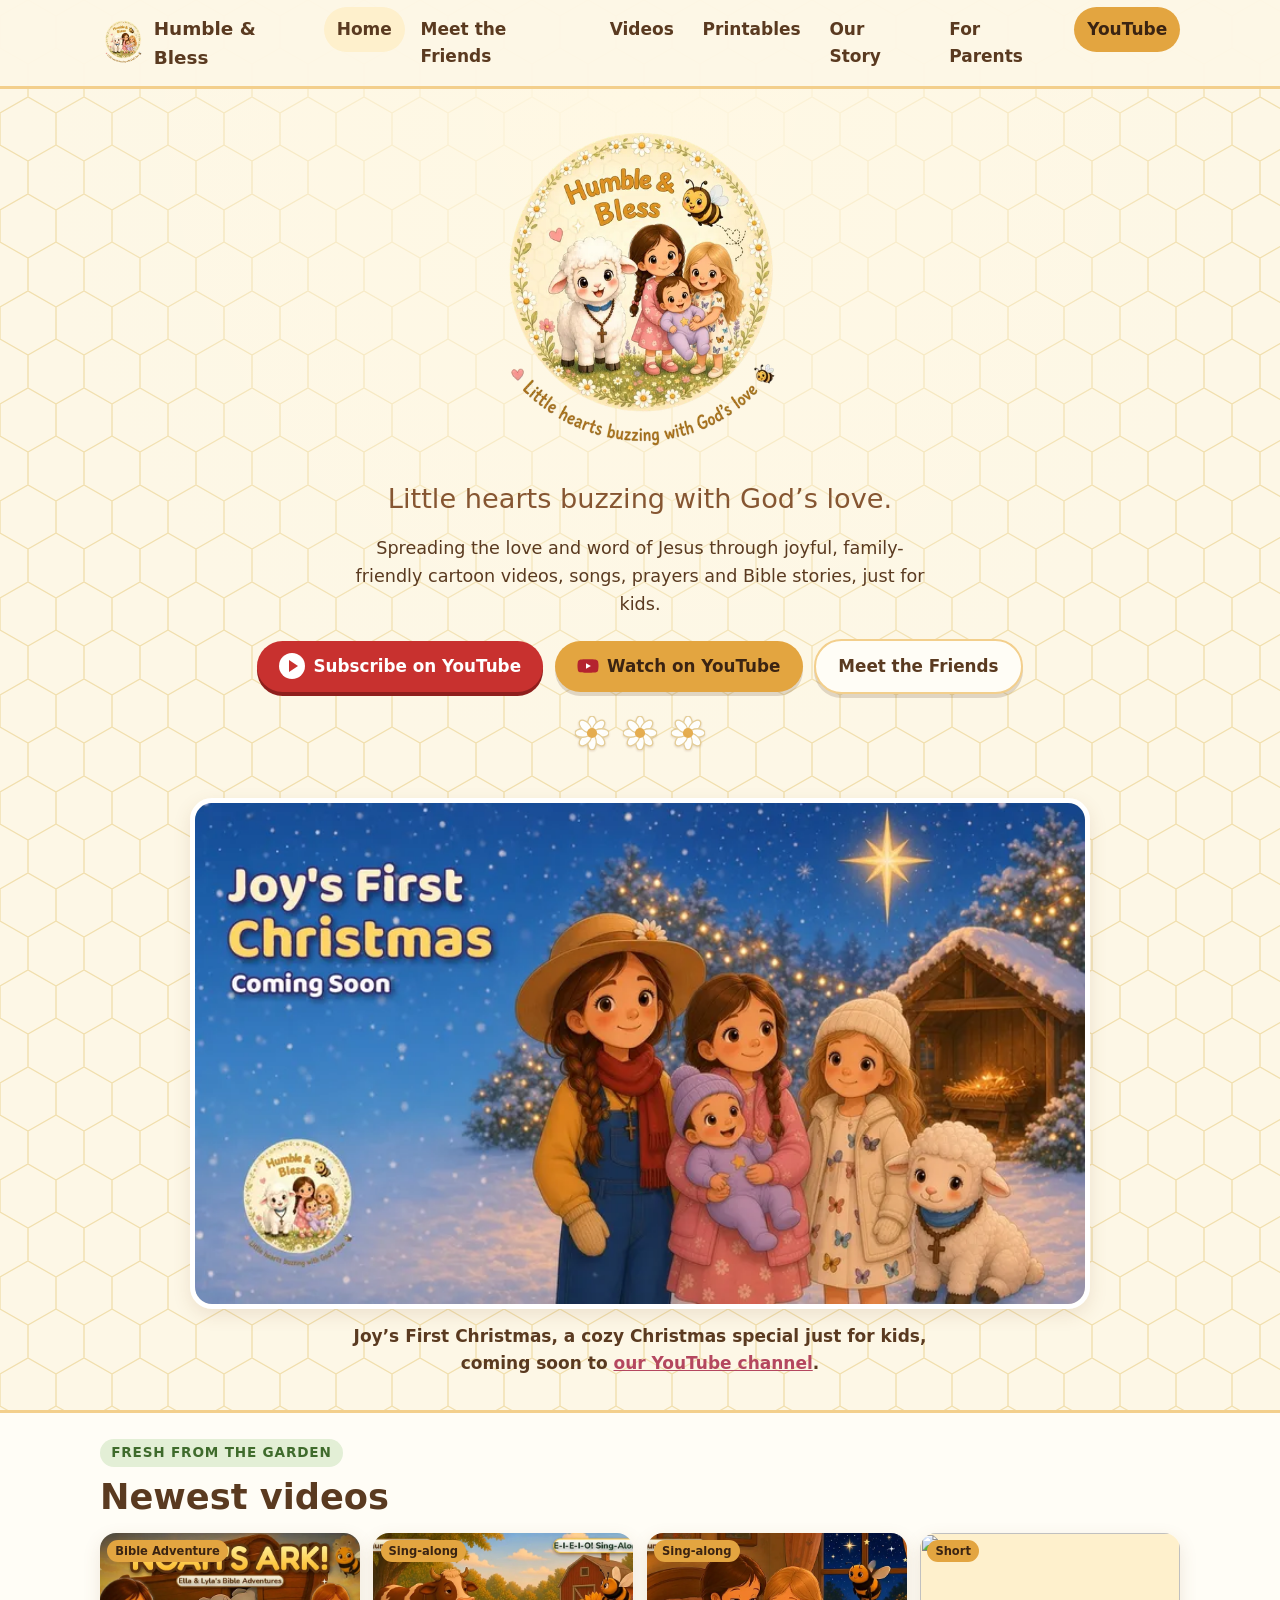
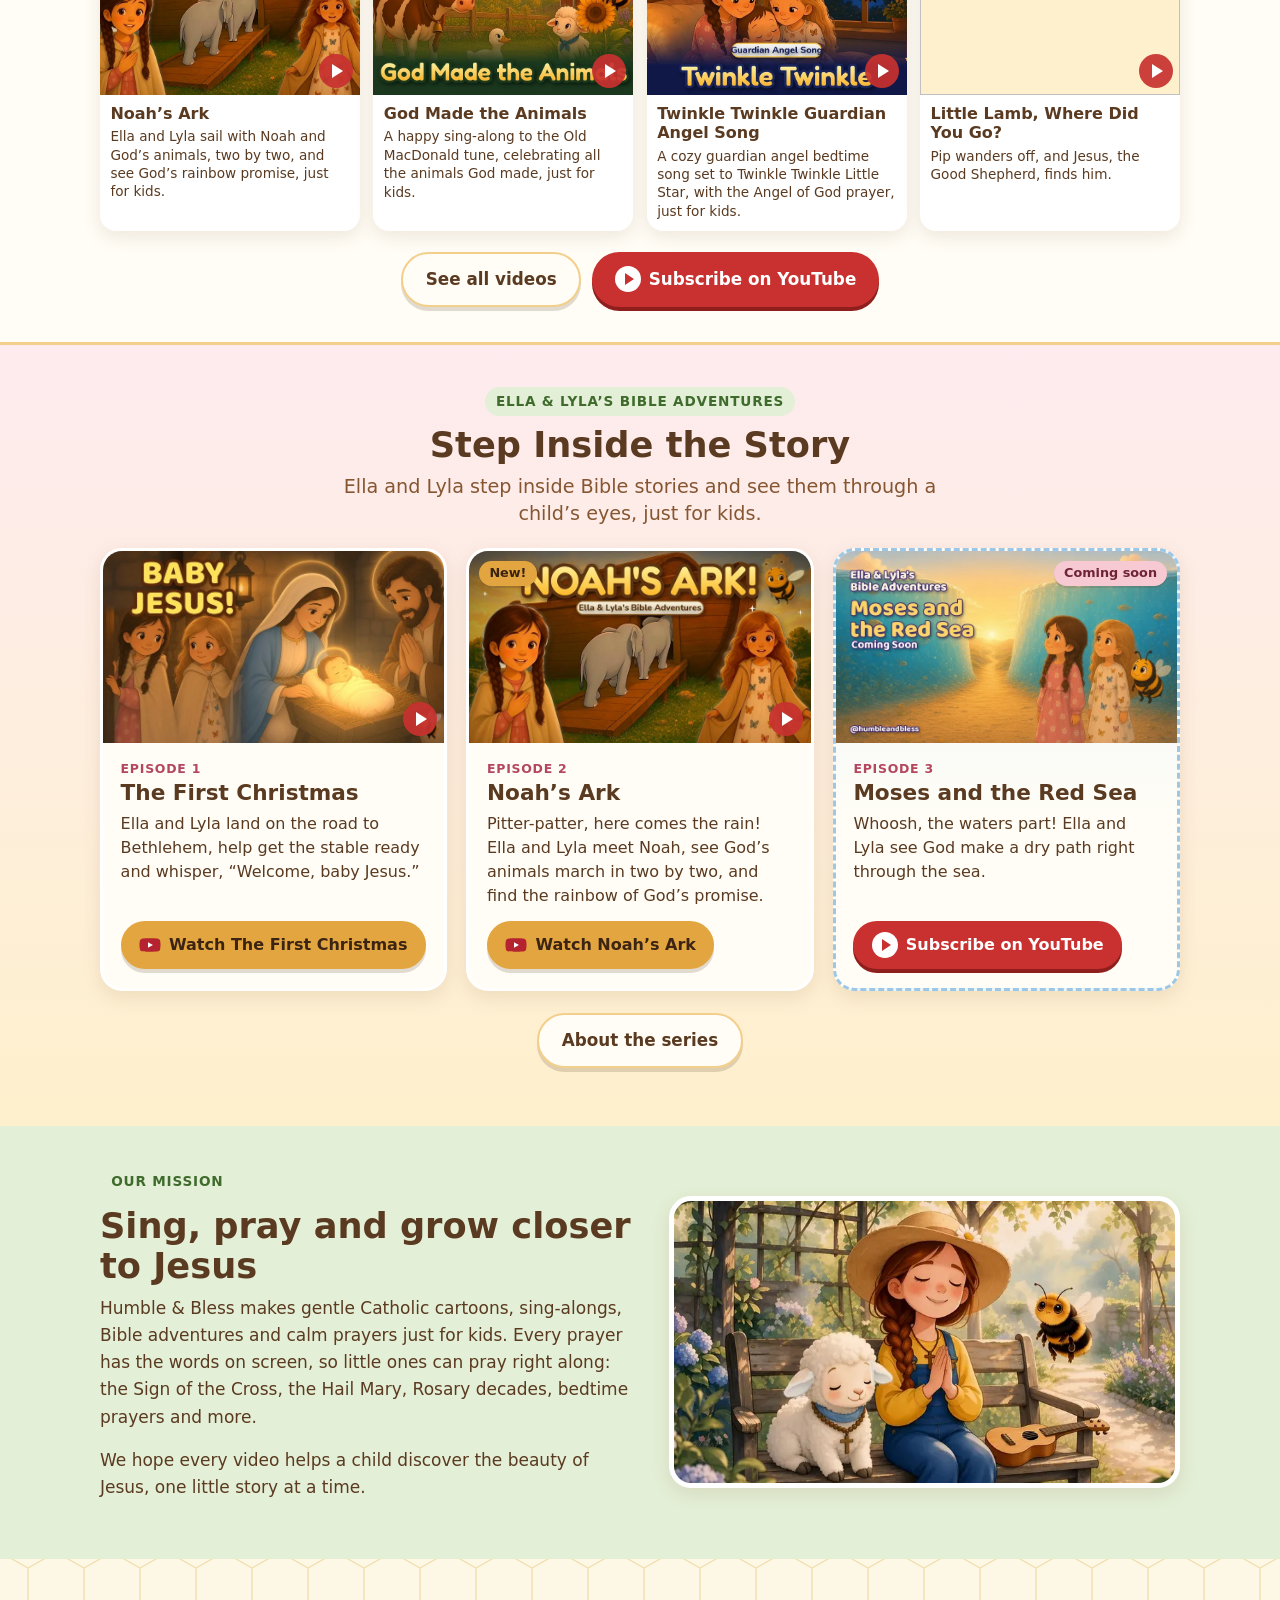
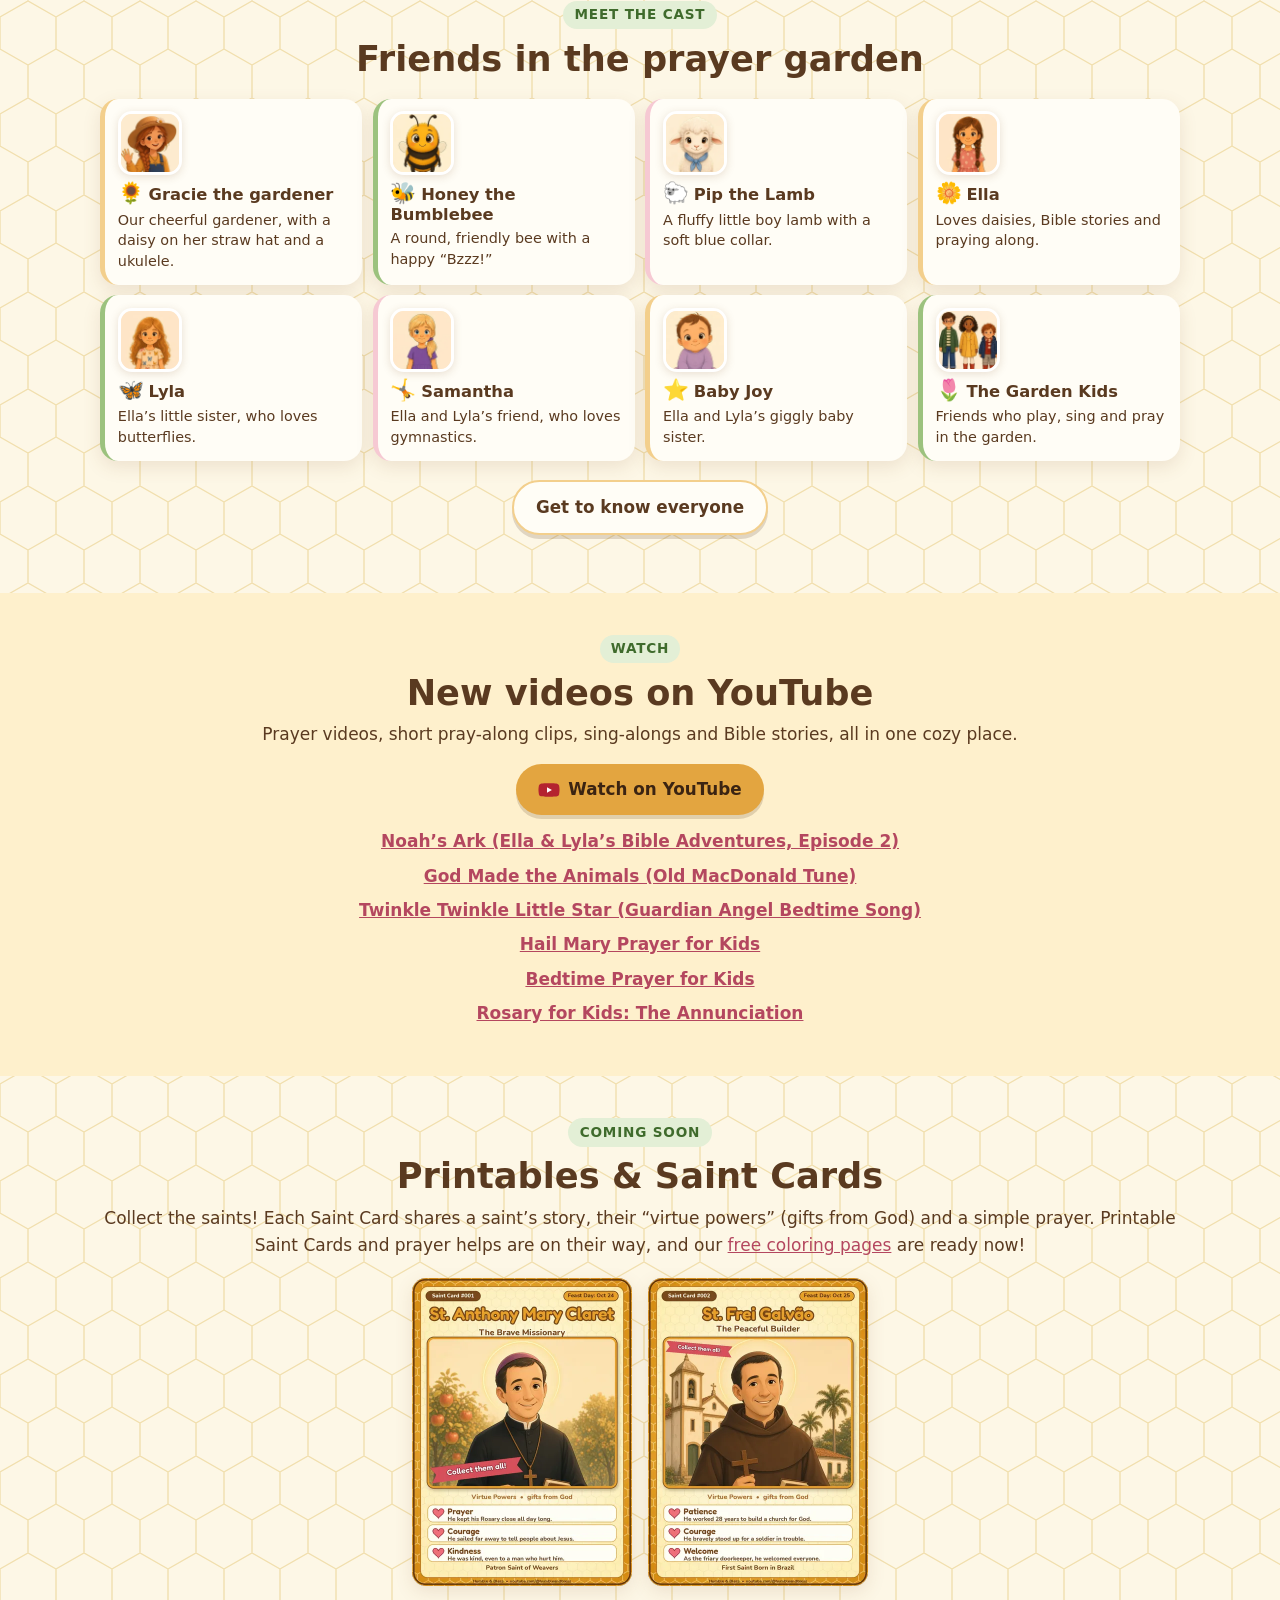
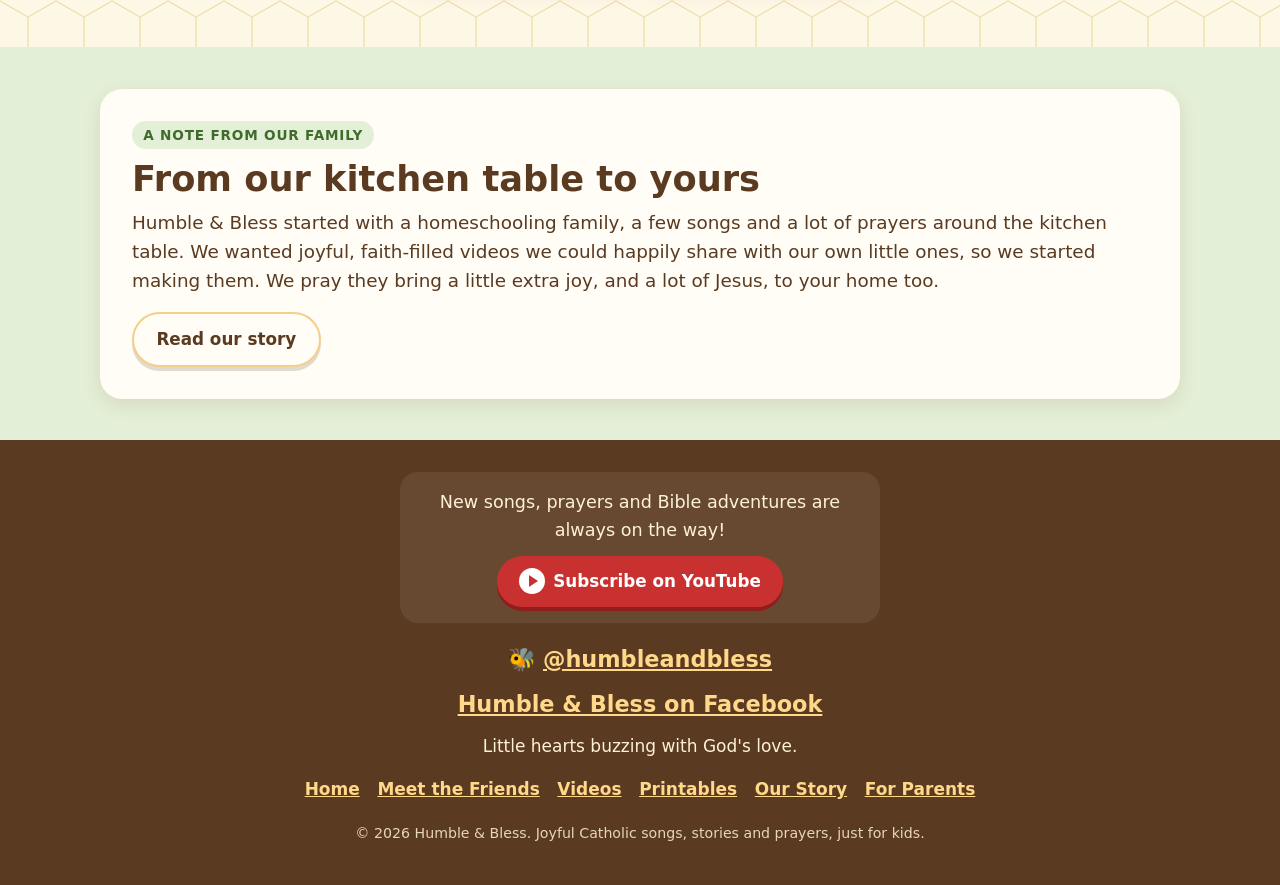
==== commit e0e07e44: "Samantha portrait: purple dress Co-authored-by: humbleandbless <humbleandbless@users.noreply.github." ====
--- a/index.html
+++ b/index.html
@@ -113,7 +113,7 @@
  <div class="wrap">
   <div class="center"><span class="kicker">Meet the cast</span>
   <h2 id="cast">Friends in the prayer garden</h2></div>
-  <ul class="cast home"><li><picture class="cast-pic"><source type="image/webp" srcset="assets/gracie-portrait-240.webp 240w, assets/gracie-portrait-480.webp 480w" sizes="64px"><img loading="lazy" src="assets/gracie-portrait-240.jpg" srcset="assets/gracie-portrait-240.jpg 240w, assets/gracie-portrait-480.jpg 480w" sizes="64px" width="240" height="240" alt="Gracie the gardener smiles and waves, wearing her straw hat with a white daisy, a long auburn braid, a yellow shirt, blue overalls and a small gold cross."></picture><h3><span class="emoji" aria-hidden="true">🌻</span>Gracie the gardener</h3><p>Our cheerful gardener, with a daisy on her straw hat and a ukulele.</p></li><li><picture class="cast-pic"><source type="image/webp" srcset="assets/honey-portrait-240.webp 240w, assets/honey-portrait-480.webp 480w" sizes="64px"><img loading="lazy" src="assets/honey-portrait-240.jpg" srcset="assets/honey-portrait-240.jpg 240w, assets/honey-portrait-480.jpg 480w" sizes="64px" width="240" height="240" alt="Honey the Bumblebee, a round, fuzzy yellow-and-black bee with big brown eyes, curly antennae and a happy smile."></picture><h3><span class="emoji" aria-hidden="true">🐝</span>Honey the Bumblebee</h3><p>A round, friendly bee with a happy “Bzzz!”</p></li><li><picture class="cast-pic"><source type="image/webp" srcset="assets/pip-portrait-240.webp 240w, assets/pip-portrait-480.webp 480w" sizes="64px"><img loading="lazy" src="assets/pip-portrait-240.jpg" srcset="assets/pip-portrait-240.jpg 240w, assets/pip-portrait-480.jpg 480w" sizes="64px" width="240" height="240" alt="Pip the Lamb, a fluffy white boy lamb with big brown eyes and a soft blue collar tied at his neck."></picture><h3><span class="emoji" aria-hidden="true">🐑</span>Pip the Lamb</h3><p>A fluffy little boy lamb with a soft blue collar.</p></li><li><picture class="cast-pic"><source type="image/webp" srcset="assets/ella-portrait-240.webp 240w, assets/ella-portrait-480.webp 480w" sizes="64px"><img loading="lazy" src="assets/ella-portrait-240.jpg" srcset="assets/ella-portrait-240.jpg 240w, assets/ella-portrait-480.jpg 480w" sizes="64px" width="240" height="240" alt="Ella smiles, with two long brown braids and a pink dress with white daisies."></picture><h3><span class="emoji" aria-hidden="true">🌼</span>Ella</h3><p>Loves daisies, Bible stories and praying along.</p></li><li><picture class="cast-pic"><source type="image/webp" srcset="assets/lyla-portrait-240.webp 240w, assets/lyla-portrait-480.webp 480w" sizes="64px"><img loading="lazy" src="assets/lyla-portrait-240.jpg" srcset="assets/lyla-portrait-240.jpg 240w, assets/lyla-portrait-480.jpg 480w" sizes="64px" width="240" height="240" alt="Lyla smiles, with long wavy blonde hair worn down and a cream dress with colorful butterflies."></picture><h3><span class="emoji" aria-hidden="true">🦋</span>Lyla</h3><p>Ella’s little sister, who loves butterflies.</p></li><li><picture class="cast-pic"><source type="image/webp" srcset="assets/samantha-portrait-240.webp 240w, assets/samantha-portrait-480.webp 480w" sizes="64px"><img loading="lazy" src="assets/samantha-portrait-240.jpg" srcset="assets/samantha-portrait-240.jpg 240w, assets/samantha-portrait-480.jpg 480w" sizes="64px" width="240" height="240" alt="Samantha smiles, with light golden blonde hair in a side ponytail, blue eyes and a short-sleeve yellow dress."></picture><h3><span class="emoji" aria-hidden="true">🤸</span>Samantha</h3><p>Ella and Lyla’s friend, who loves gymnastics.</p></li><li><picture class="cast-pic"><source type="image/webp" srcset="assets/joy-portrait-240.webp 240w, assets/joy-portrait-480.webp 480w" sizes="64px"><img loading="lazy" src="assets/joy-portrait-240.jpg" srcset="assets/joy-portrait-240.jpg 240w, assets/joy-portrait-480.jpg 480w" sizes="64px" width="240" height="240" alt="Baby Joy sits and smiles, with a wisp of brown hair, rosy cheeks and a plain lavender footed onesie."></picture><h3><span class="emoji" aria-hidden="true">⭐</span>Baby Joy</h3><p>Ella and Lyla’s giggly baby sister.</p></li><li><picture class="cast-pic"><source type="image/webp" srcset="assets/garden-kids-portrait-240.webp 240w, assets/garden-kids-portrait-480.webp 480w" sizes="64px"><img loading="lazy" src="assets/garden-kids-portrait-240.jpg" srcset="assets/garden-kids-portrait-240.jpg 240w, assets/garden-kids-portrait-480.jpg 480w" sizes="64px" width="240" height="240" alt="The Garden Kids in their winter coats: Tommy with round glasses, Josie with curly hair and a yellow headband, and Ben with copper curls and a striped scarf."></picture><h3><span class="emoji" aria-hidden="true">🌷</span>The Garden Kids</h3><p>Friends who play, sing and pray in the garden.</p></li></ul>
+  <ul class="cast home"><li><picture class="cast-pic"><source type="image/webp" srcset="assets/gracie-portrait-240.webp 240w, assets/gracie-portrait-480.webp 480w" sizes="64px"><img loading="lazy" src="assets/gracie-portrait-240.jpg" srcset="assets/gracie-portrait-240.jpg 240w, assets/gracie-portrait-480.jpg 480w" sizes="64px" width="240" height="240" alt="Gracie the gardener smiles and waves, wearing her straw hat with a white daisy, a long auburn braid, a yellow shirt, blue overalls and a small gold cross."></picture><h3><span class="emoji" aria-hidden="true">🌻</span>Gracie the gardener</h3><p>Our cheerful gardener, with a daisy on her straw hat and a ukulele.</p></li><li><picture class="cast-pic"><source type="image/webp" srcset="assets/honey-portrait-240.webp 240w, assets/honey-portrait-480.webp 480w" sizes="64px"><img loading="lazy" src="assets/honey-portrait-240.jpg" srcset="assets/honey-portrait-240.jpg 240w, assets/honey-portrait-480.jpg 480w" sizes="64px" width="240" height="240" alt="Honey the Bumblebee, a round, fuzzy yellow-and-black bee with big brown eyes, curly antennae and a happy smile."></picture><h3><span class="emoji" aria-hidden="true">🐝</span>Honey the Bumblebee</h3><p>A round, friendly bee with a happy “Bzzz!”</p></li><li><picture class="cast-pic"><source type="image/webp" srcset="assets/pip-portrait-240.webp 240w, assets/pip-portrait-480.webp 480w" sizes="64px"><img loading="lazy" src="assets/pip-portrait-240.jpg" srcset="assets/pip-portrait-240.jpg 240w, assets/pip-portrait-480.jpg 480w" sizes="64px" width="240" height="240" alt="Pip the Lamb, a fluffy white boy lamb with big brown eyes and a soft blue collar tied at his neck."></picture><h3><span class="emoji" aria-hidden="true">🐑</span>Pip the Lamb</h3><p>A fluffy little boy lamb with a soft blue collar.</p></li><li><picture class="cast-pic"><source type="image/webp" srcset="assets/ella-portrait-240.webp 240w, assets/ella-portrait-480.webp 480w" sizes="64px"><img loading="lazy" src="assets/ella-portrait-240.jpg" srcset="assets/ella-portrait-240.jpg 240w, assets/ella-portrait-480.jpg 480w" sizes="64px" width="240" height="240" alt="Ella smiles, with two long brown braids and a pink dress with white daisies."></picture><h3><span class="emoji" aria-hidden="true">🌼</span>Ella</h3><p>Loves daisies, Bible stories and praying along.</p></li><li><picture class="cast-pic"><source type="image/webp" srcset="assets/lyla-portrait-240.webp 240w, assets/lyla-portrait-480.webp 480w" sizes="64px"><img loading="lazy" src="assets/lyla-portrait-240.jpg" srcset="assets/lyla-portrait-240.jpg 240w, assets/lyla-portrait-480.jpg 480w" sizes="64px" width="240" height="240" alt="Lyla smiles, with long wavy blonde hair worn down and a cream dress with colorful butterflies."></picture><h3><span class="emoji" aria-hidden="true">🦋</span>Lyla</h3><p>Ella’s little sister, who loves butterflies.</p></li><li><picture class="cast-pic"><source type="image/webp" srcset="assets/samantha-portrait-240.webp 240w, assets/samantha-portrait-480.webp 480w" sizes="64px"><img loading="lazy" src="assets/samantha-portrait-240.jpg" srcset="assets/samantha-portrait-240.jpg 240w, assets/samantha-portrait-480.jpg 480w" sizes="64px" width="240" height="240" alt="Samantha smiles, with light golden blonde hair in a side ponytail, blue eyes and a short-sleeve purple dress with a purple scrunchie."></picture><h3><span class="emoji" aria-hidden="true">🤸</span>Samantha</h3><p>Ella and Lyla’s friend, who loves gymnastics.</p></li><li><picture class="cast-pic"><source type="image/webp" srcset="assets/joy-portrait-240.webp 240w, assets/joy-portrait-480.webp 480w" sizes="64px"><img loading="lazy" src="assets/joy-portrait-240.jpg" srcset="assets/joy-portrait-240.jpg 240w, assets/joy-portrait-480.jpg 480w" sizes="64px" width="240" height="240" alt="Baby Joy sits and smiles, with a wisp of brown hair, rosy cheeks and a plain lavender footed onesie."></picture><h3><span class="emoji" aria-hidden="true">⭐</span>Baby Joy</h3><p>Ella and Lyla’s giggly baby sister.</p></li><li><picture class="cast-pic"><source type="image/webp" srcset="assets/garden-kids-portrait-240.webp 240w, assets/garden-kids-portrait-480.webp 480w" sizes="64px"><img loading="lazy" src="assets/garden-kids-portrait-240.jpg" srcset="assets/garden-kids-portrait-240.jpg 240w, assets/garden-kids-portrait-480.jpg 480w" sizes="64px" width="240" height="240" alt="The Garden Kids in their winter coats: Tommy with round glasses, Josie with curly hair and a yellow headband, and Ben with copper curls and a striped scarf."></picture><h3><span class="emoji" aria-hidden="true">🌷</span>The Garden Kids</h3><p>Friends who play, sing and pray in the garden.</p></li></ul>
   <p class="center" style="margin-top:1.2rem"><a class="btn btn-soft" href="friends.html">Get to know everyone</a></p>
  </div>
 </section>
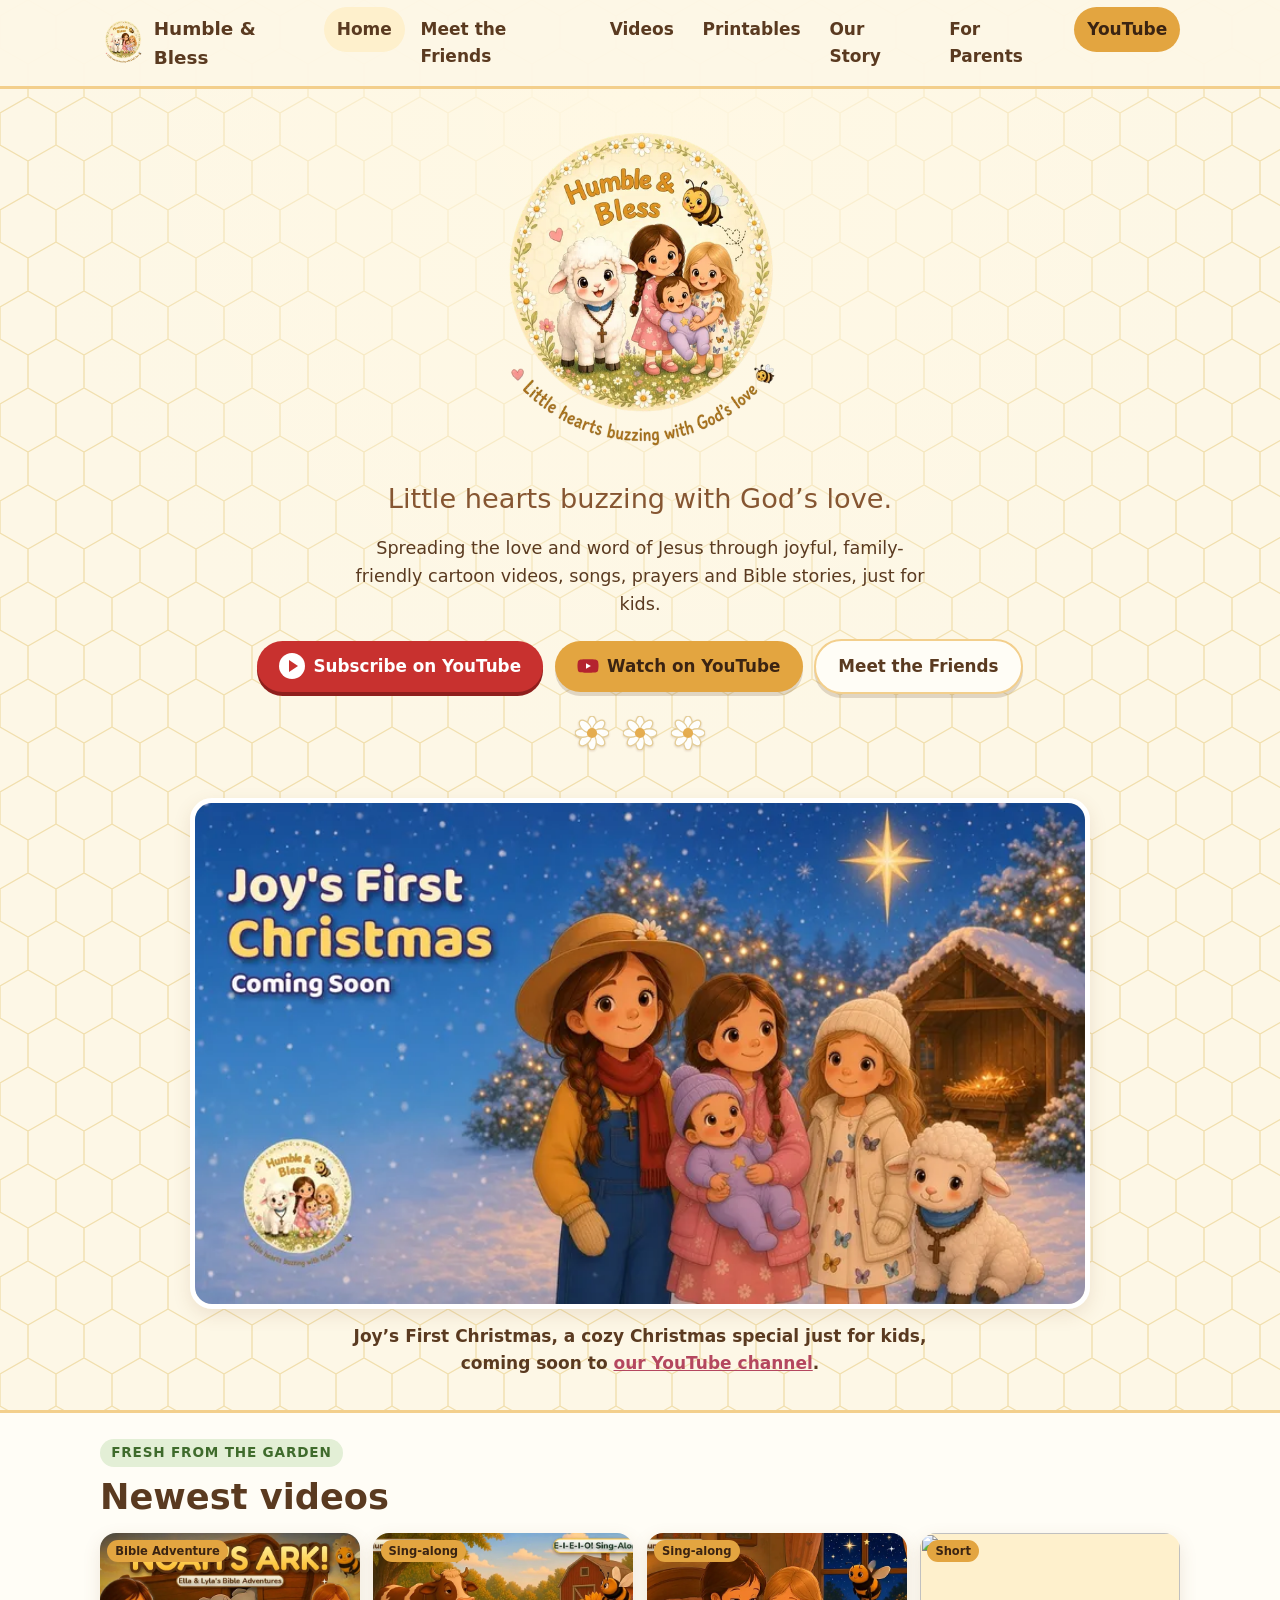
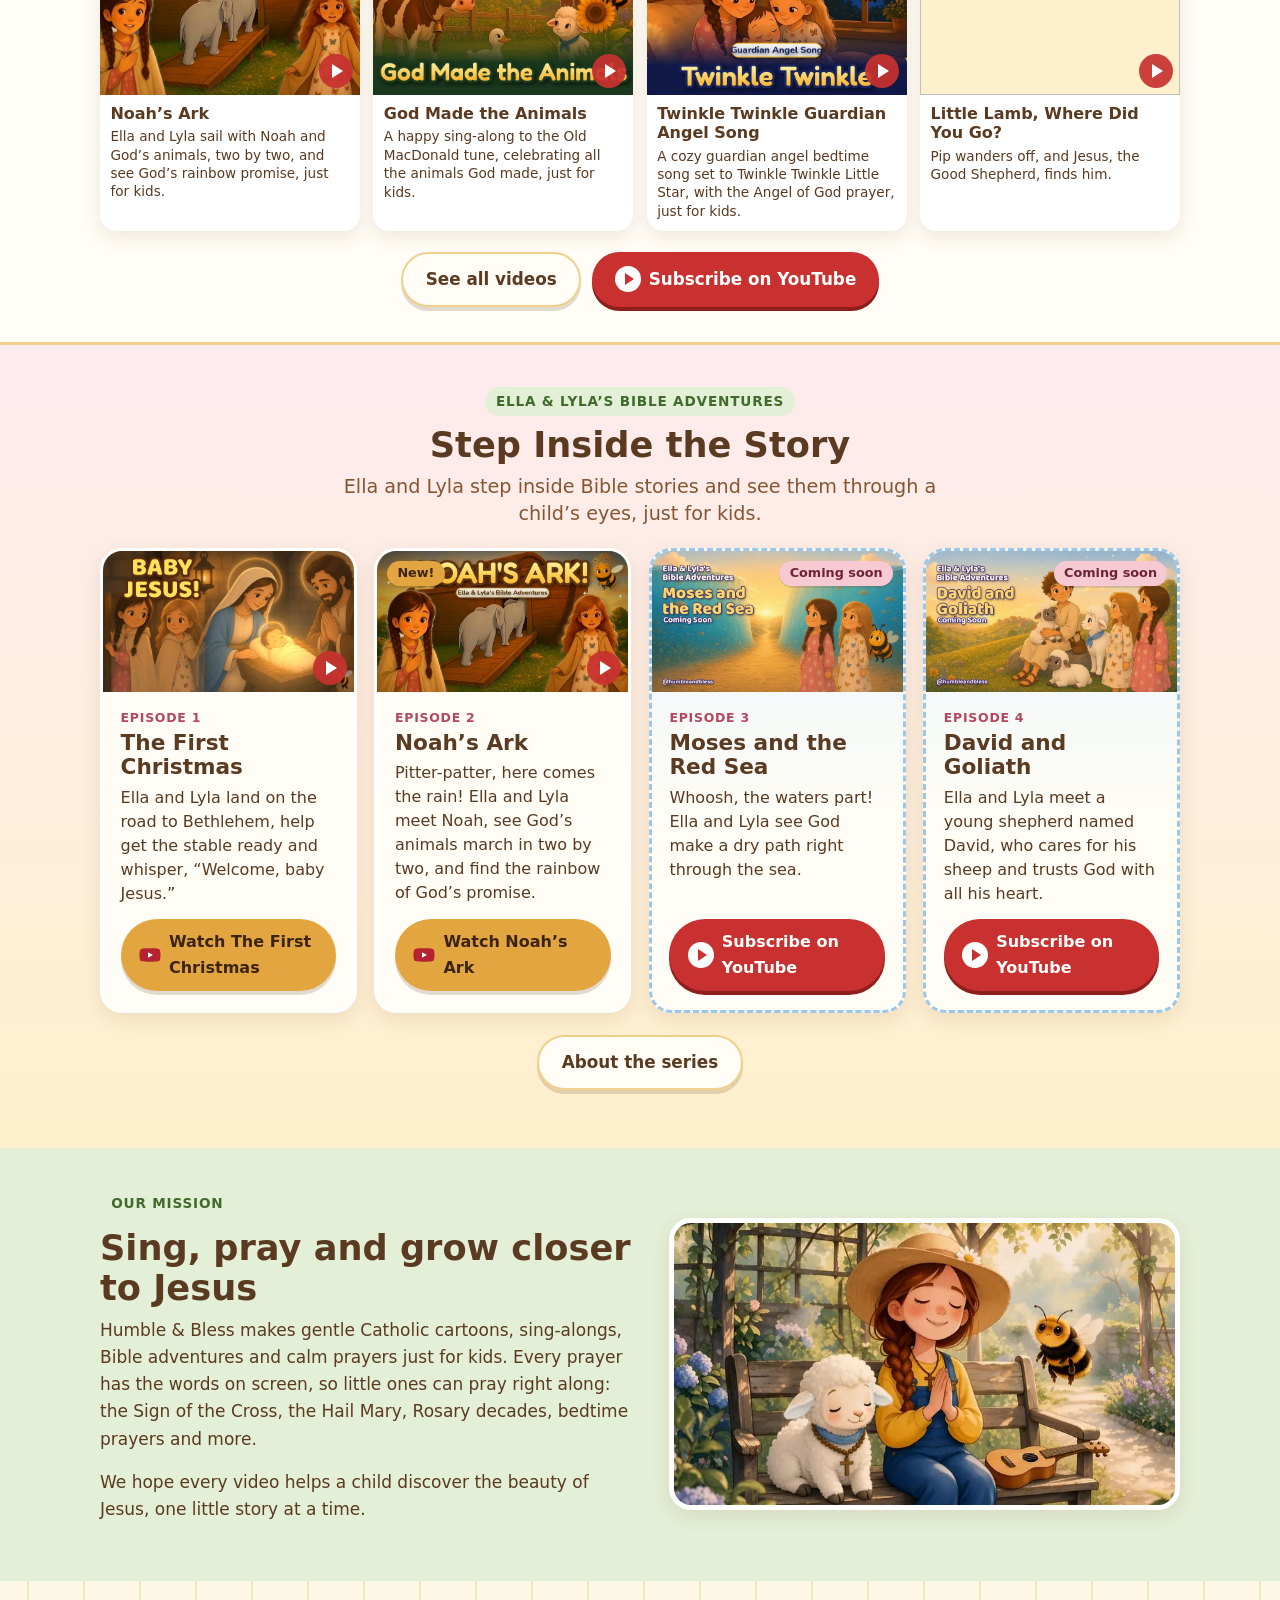
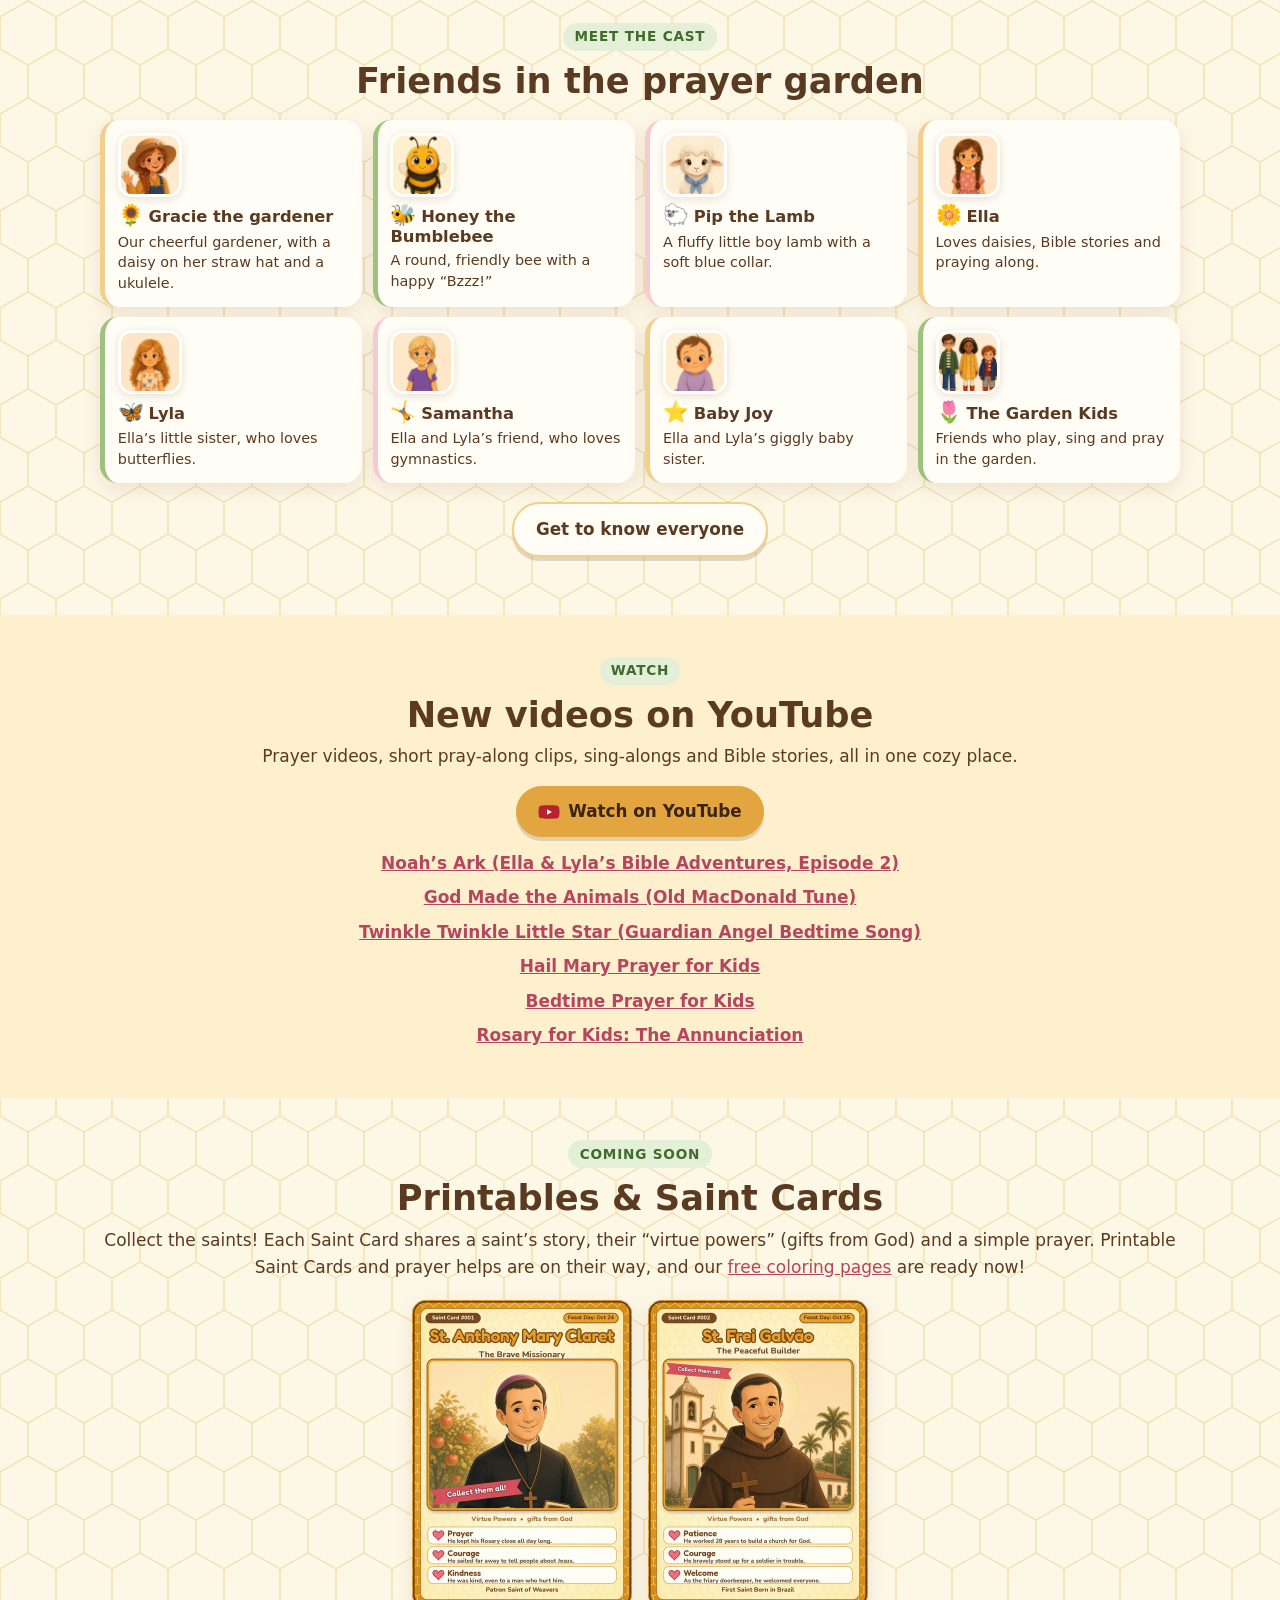
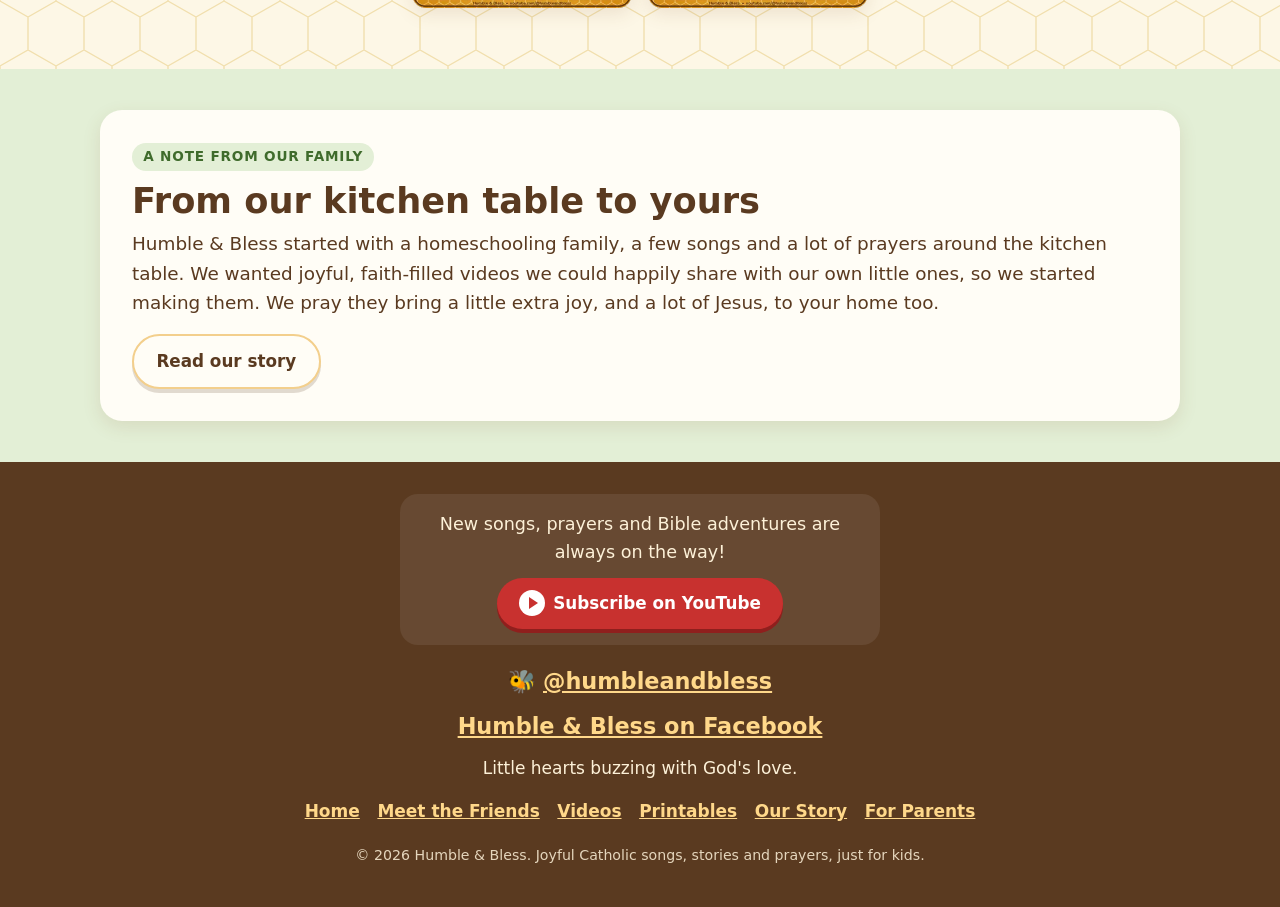
==== commit e5b1dbc8: "Add David and Goliath (Ep4) coming-soon teaser Co-authored-by: humbleandbless <humbleandbless@users." ====
--- a/index.html
+++ b/index.html
@@ -66,7 +66,7 @@
   </div>
   <ol class="ep-row">
    <li class="ep-card" id="ep1">
-    <a class="ep-thumb" href="https://www.youtube.com/watch?v=efXVd5yQIn0" target="_blank" rel="noopener"><picture><source type="image/webp" srcset="assets/ep01-first-christmas-720.webp 720w, assets/ep01-first-christmas-1200.webp 1200w" sizes="(min-width:960px) 340px, (min-width:700px) 45vw, calc(100vw - 2rem)"><img loading="lazy" src="assets/ep01-first-christmas-720.jpg" srcset="assets/ep01-first-christmas-720.jpg 720w, assets/ep01-first-christmas-1200.jpg 1200w" sizes="(min-width:960px) 340px, (min-width:700px) 45vw, calc(100vw - 2rem)" width="1200" height="675" alt="Episode thumbnail with the words Baby Jesus! Ella and Lyla, in white traveling cloaks, peek into the stable as Mary, in her blue mantle, smiles down at baby Jesus glowing in the straw of the manger. Joseph kneels with his hands folded in prayer, and Honey the Bumblebee buzzes nearby."></picture><span class="vplay" aria-hidden="true"></span><span class="visually-hidden"> Watch The First Christmas (opens YouTube in a new tab)</span></a>
+    <a class="ep-thumb" href="https://www.youtube.com/watch?v=efXVd5yQIn0" target="_blank" rel="noopener"><picture><source type="image/webp" srcset="assets/ep01-first-christmas-720.webp 720w, assets/ep01-first-christmas-1200.webp 1200w" sizes="(min-width:1100px) 260px, (min-width:700px) 45vw, calc(100vw - 2rem)"><img loading="lazy" src="assets/ep01-first-christmas-720.jpg" srcset="assets/ep01-first-christmas-720.jpg 720w, assets/ep01-first-christmas-1200.jpg 1200w" sizes="(min-width:1100px) 260px, (min-width:700px) 45vw, calc(100vw - 2rem)" width="1200" height="675" alt="Episode thumbnail with the words Baby Jesus! Ella and Lyla, in white traveling cloaks, peek into the stable as Mary, in her blue mantle, smiles down at baby Jesus glowing in the straw of the manger. Joseph kneels with his hands folded in prayer, and Honey the Bumblebee buzzes nearby."></picture><span class="vplay" aria-hidden="true"></span><span class="visually-hidden"> Watch The First Christmas (opens YouTube in a new tab)</span></a>
     <div class="ep-body">
      <span class="ep-num">Episode 1</span>
      <h3>The First Christmas</h3>
@@ -75,7 +75,7 @@
     </div>
    </li>
    <li class="ep-card" id="noah">
-    <a class="ep-thumb" href="https://www.youtube.com/watch?v=ct7Eij3Bv-0" target="_blank" rel="noopener"><picture><source type="image/webp" srcset="assets/noahs-ark-ep2-800.webp 800w, assets/noahs-ark-ep2-1280.webp 1280w" sizes="(min-width:960px) 340px, (min-width:700px) 45vw, calc(100vw - 2rem)"><img loading="lazy" src="assets/noahs-ark-ep2-800.jpg" srcset="assets/noahs-ark-ep2-800.jpg 800w, assets/noahs-ark-ep2-1280.jpg 1280w" sizes="(min-width:960px) 340px, (min-width:700px) 45vw, calc(100vw - 2rem)" width="1280" height="720" alt="Noah&#39;s Ark episode thumbnail with the words Noah&#39;s Ark! and Ella &amp; Lyla&#39;s Bible Adventures. Ella and Lyla, in traveling cloaks, smile on either side of two elephants walking up the ramp into the great wooden ark, while Honey the bee buzzes above."></picture><span class="ep-badge ep-new">New!</span><span class="vplay" aria-hidden="true"></span><span class="visually-hidden"> Watch Noah’s Ark (opens YouTube in a new tab)</span></a>
+    <a class="ep-thumb" href="https://www.youtube.com/watch?v=ct7Eij3Bv-0" target="_blank" rel="noopener"><picture><source type="image/webp" srcset="assets/noahs-ark-ep2-800.webp 800w, assets/noahs-ark-ep2-1280.webp 1280w" sizes="(min-width:1100px) 260px, (min-width:700px) 45vw, calc(100vw - 2rem)"><img loading="lazy" src="assets/noahs-ark-ep2-800.jpg" srcset="assets/noahs-ark-ep2-800.jpg 800w, assets/noahs-ark-ep2-1280.jpg 1280w" sizes="(min-width:1100px) 260px, (min-width:700px) 45vw, calc(100vw - 2rem)" width="1280" height="720" alt="Noah&#39;s Ark episode thumbnail with the words Noah&#39;s Ark! and Ella &amp; Lyla&#39;s Bible Adventures. Ella and Lyla, in traveling cloaks, smile on either side of two elephants walking up the ramp into the great wooden ark, while Honey the bee buzzes above."></picture><span class="ep-badge ep-new">New!</span><span class="vplay" aria-hidden="true"></span><span class="visually-hidden"> Watch Noah’s Ark (opens YouTube in a new tab)</span></a>
     <div class="ep-body">
      <span class="ep-num">Episode 2</span>
      <h3>Noah’s Ark</h3>
@@ -84,7 +84,7 @@
     </div>
    </li>
    <li class="ep-card ep-soon" id="moses">
-    <div class="ep-thumb"><picture><source type="image/webp" srcset="assets/moses-red-sea-coming-soon-800.webp 800w, assets/moses-red-sea-coming-soon-1600.webp 1600w" sizes="(min-width:960px) 340px, (min-width:700px) 45vw, calc(100vw - 2rem)"><img loading="lazy" src="assets/moses-red-sea-coming-soon-800.jpg" srcset="assets/moses-red-sea-coming-soon-800.jpg 800w, assets/moses-red-sea-coming-soon-1600.jpg 1600w" sizes="(min-width:960px) 340px, (min-width:700px) 45vw, calc(100vw - 2rem)" width="1600" height="900" alt="Ella, Lyla and Honey the bee look at the parted Red Sea at sunrise. Moses and the Red Sea, coming soon."></picture><span class="ep-badge">Coming soon</span></div>
+    <div class="ep-thumb"><picture><source type="image/webp" srcset="assets/moses-red-sea-coming-soon-800.webp 800w, assets/moses-red-sea-coming-soon-1600.webp 1600w" sizes="(min-width:1100px) 260px, (min-width:700px) 45vw, calc(100vw - 2rem)"><img loading="lazy" src="assets/moses-red-sea-coming-soon-800.jpg" srcset="assets/moses-red-sea-coming-soon-800.jpg 800w, assets/moses-red-sea-coming-soon-1600.jpg 1600w" sizes="(min-width:1100px) 260px, (min-width:700px) 45vw, calc(100vw - 2rem)" width="1600" height="900" alt="Ella, Lyla and Honey the bee look at the parted Red Sea at sunrise. Moses and the Red Sea, coming soon."></picture><span class="ep-badge">Coming soon</span></div>
     <div class="ep-body">
      <span class="ep-num">Episode 3</span>
      <h3>Moses and the Red Sea</h3>
@@ -92,6 +92,14 @@
      <a class="btn btn-sub" href="https://www.youtube.com/@humbleandbless?sub_confirmation=1" target="_blank" rel="noopener"><span class="play" aria-hidden="true"></span>Subscribe on YouTube<span class="visually-hidden"> (opens YouTube in a new tab)</span></a>
     </div>
    </li>
+   <li class="ep-card ep-soon" id="david">
+    <div class="ep-thumb"><picture><source type="image/webp" srcset="assets/david-goliath-coming-soon-800.webp 800w, assets/david-goliath-coming-soon-1600.webp 1600w" sizes="(min-width:1100px) 260px, (min-width:700px) 45vw, calc(100vw - 2rem)"><img loading="lazy" src="assets/david-goliath-coming-soon-800.jpg" srcset="assets/david-goliath-coming-soon-800.jpg 800w, assets/david-goliath-coming-soon-1600.jpg 1600w" sizes="(min-width:1100px) 260px, (min-width:700px) 45vw, calc(100vw - 2rem)" width="1600" height="900" alt="Ella and Lyla watch young shepherd David holding a lamb on a sunny hillside, with Pip the lamb. David and Goliath, coming soon."></picture><span class="ep-badge">Coming soon</span></div>
+    <div class="ep-body">
+     <span class="ep-num">Episode 4</span>
+     <h3>David and Goliath</h3>
+     <p>Ella and Lyla meet a young shepherd named David, who cares for his sheep and trusts God with all his heart.</p>
+     <a class="btn btn-sub" href="https://www.youtube.com/@humbleandbless?sub_confirmation=1" target="_blank" rel="noopener"><span class="play" aria-hidden="true"></span>Subscribe on YouTube<span class="visually-hidden"> (opens YouTube in a new tab)</span></a>
+    </div>
   </ol>
   <p class="center"><a class="btn btn-soft" href="videos.html#adventures">About the series</a></p>
  </div>
--- a/style.css
+++ b/style.css
@@ -195,7 +195,7 @@
 .ep-body p{font-size:1rem;line-height:1.5;margin:0 0 .8rem}
 .ep-body .btn{margin-top:auto;font-size:1rem;padding:.65rem 1.15rem;max-width:100%}
 @media (min-width:700px){.ep-row{grid-template-columns:1fr 1fr}}
-@media (min-width:960px){.ep-row{grid-template-columns:repeat(3,1fr);gap:1.2rem}}
+@media (min-width:1100px){.ep-row{grid-template-columns:repeat(4,1fr);gap:1.1rem}}
 /* videos.html: compact episode list */
 .ep-list{list-style:none;padding:0;margin:1rem 0}
 .ep-list li{display:grid;grid-template-columns:112px 1fr;gap:.8rem;align-items:start;padding:.7rem 0;border-top:2px dashed var(--honey-soft)}
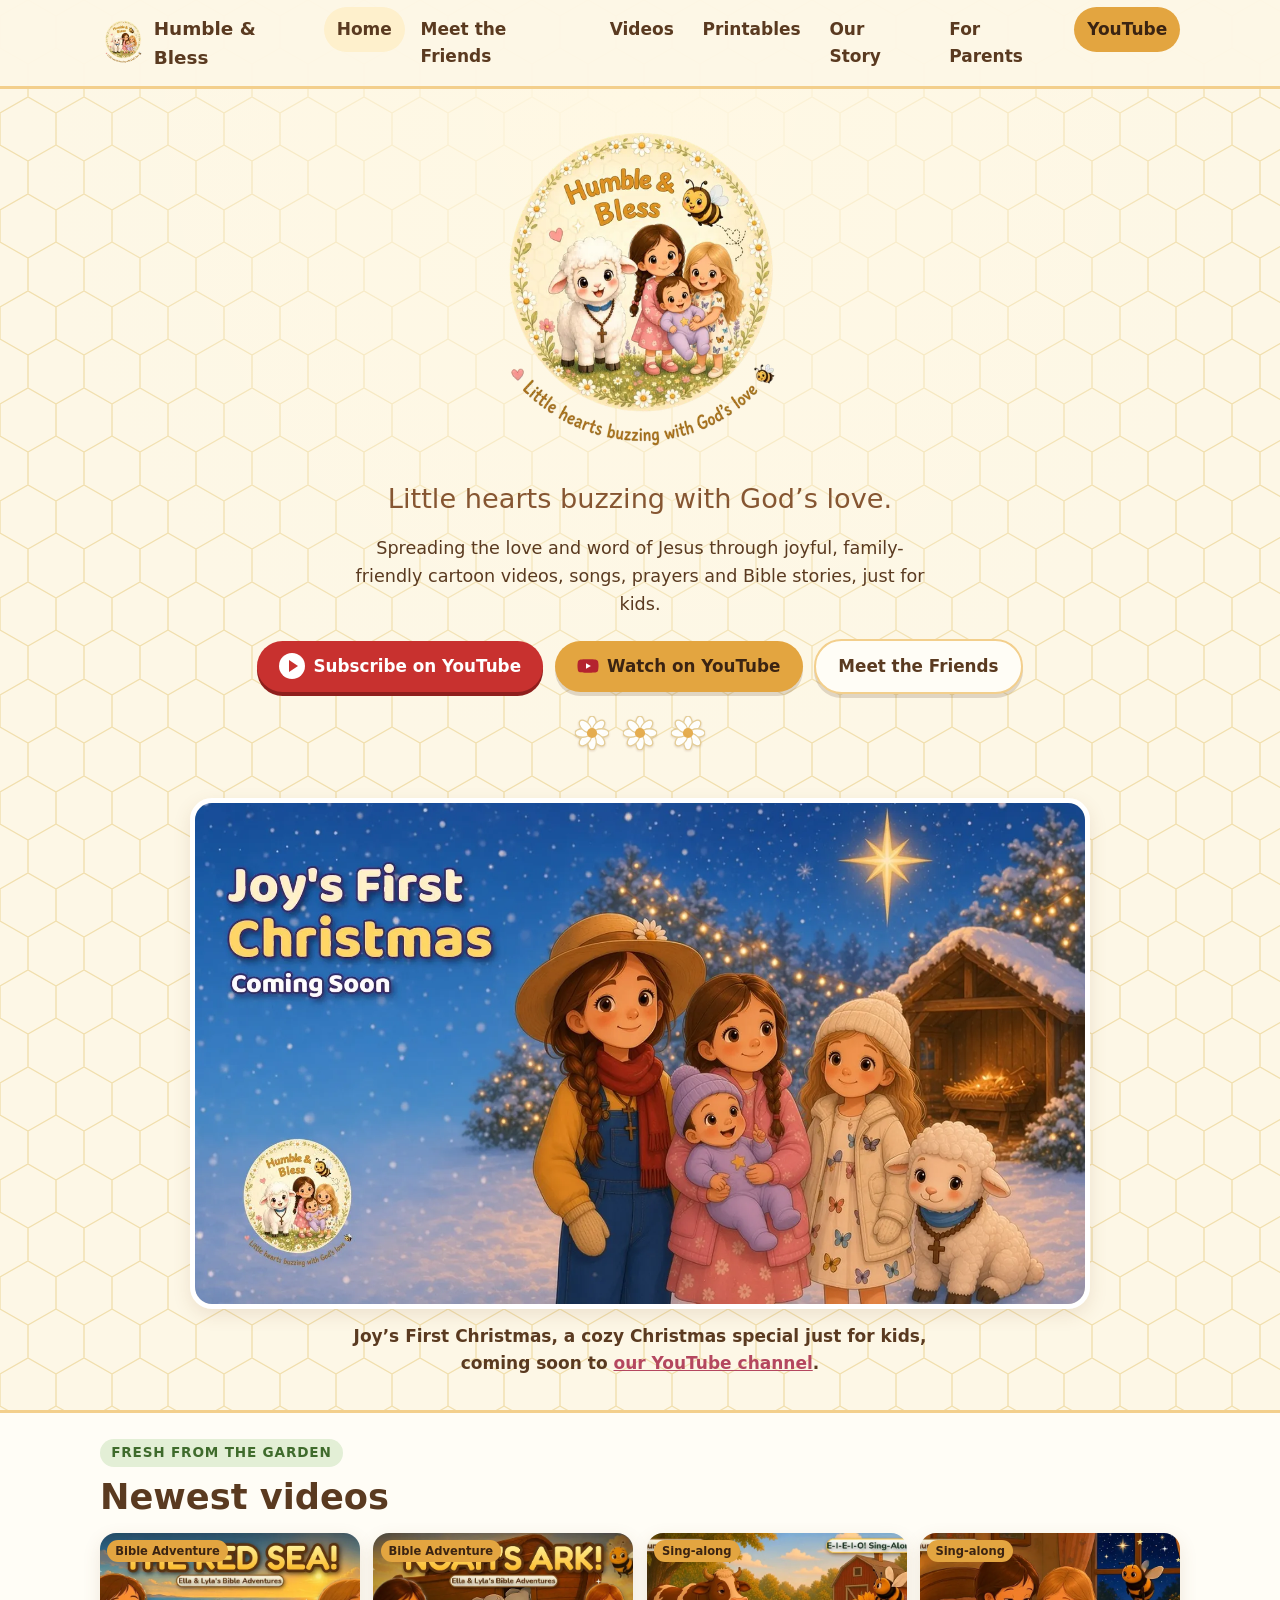
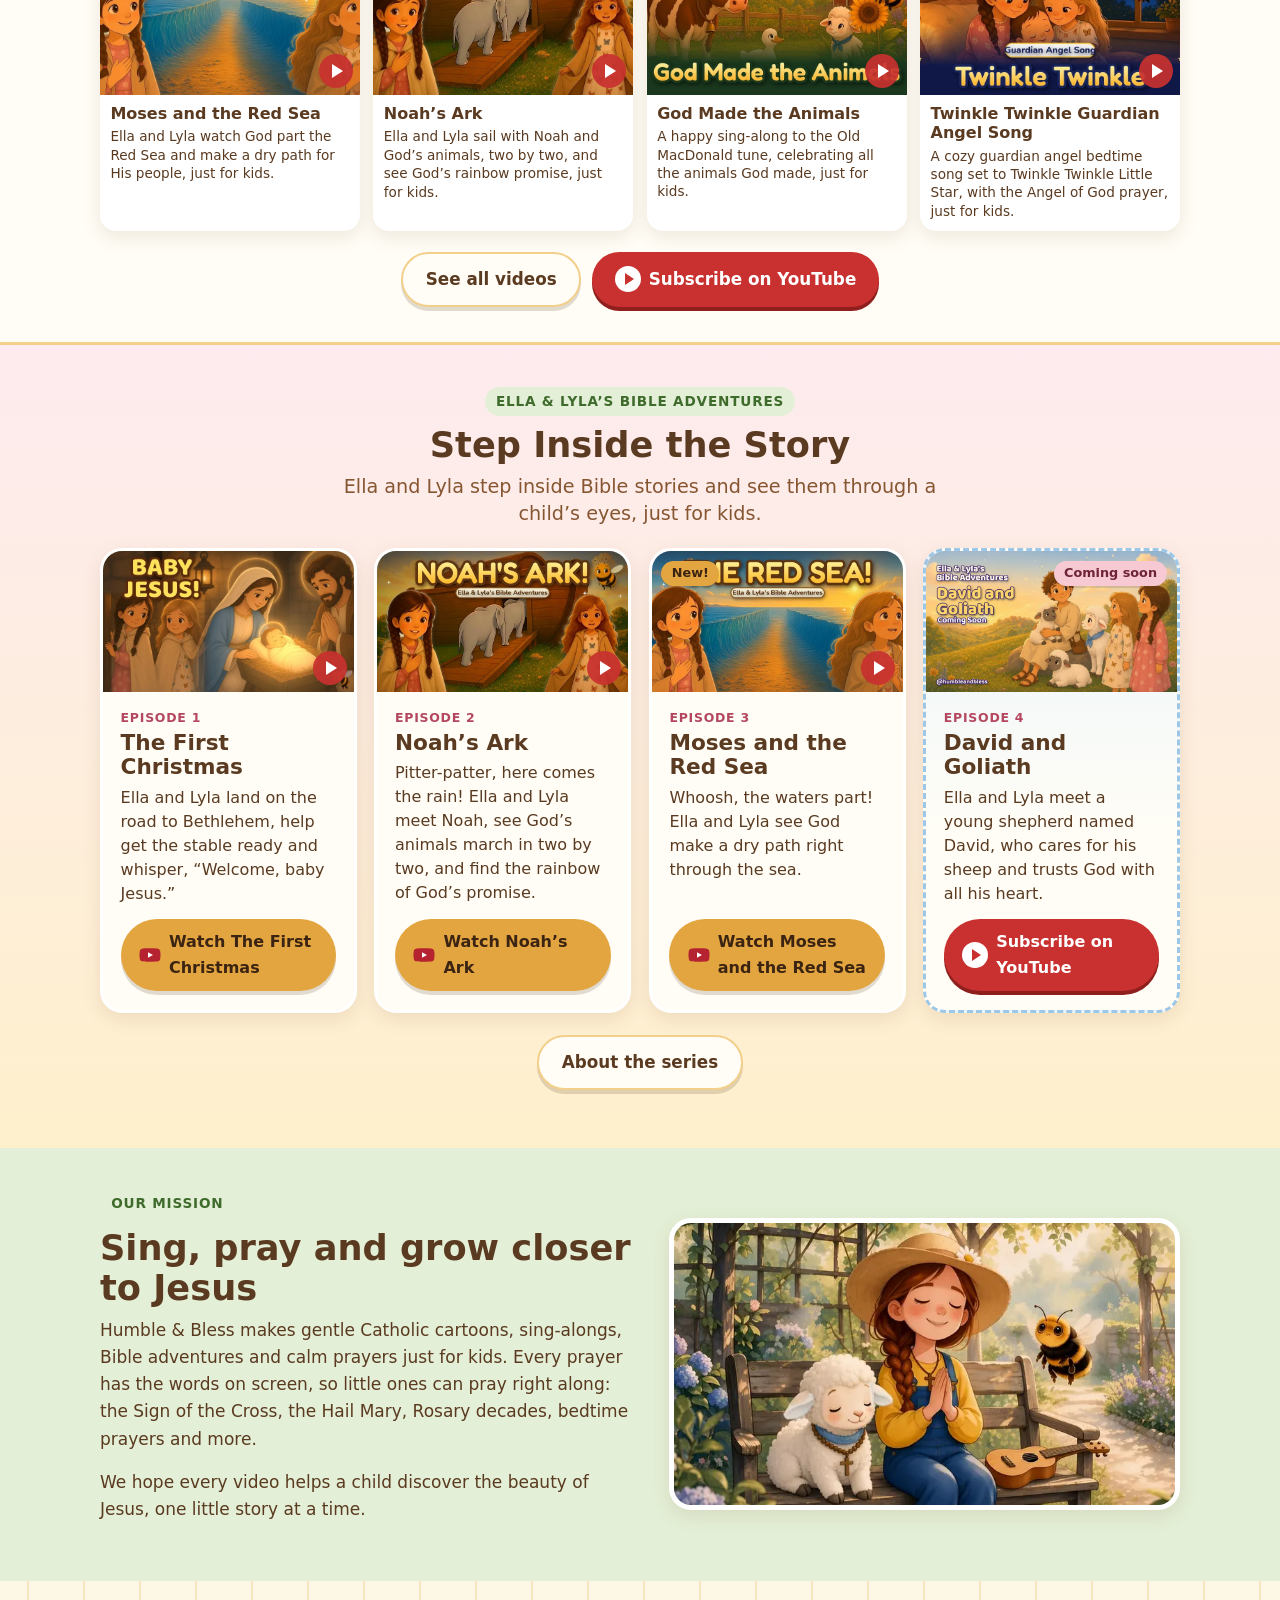
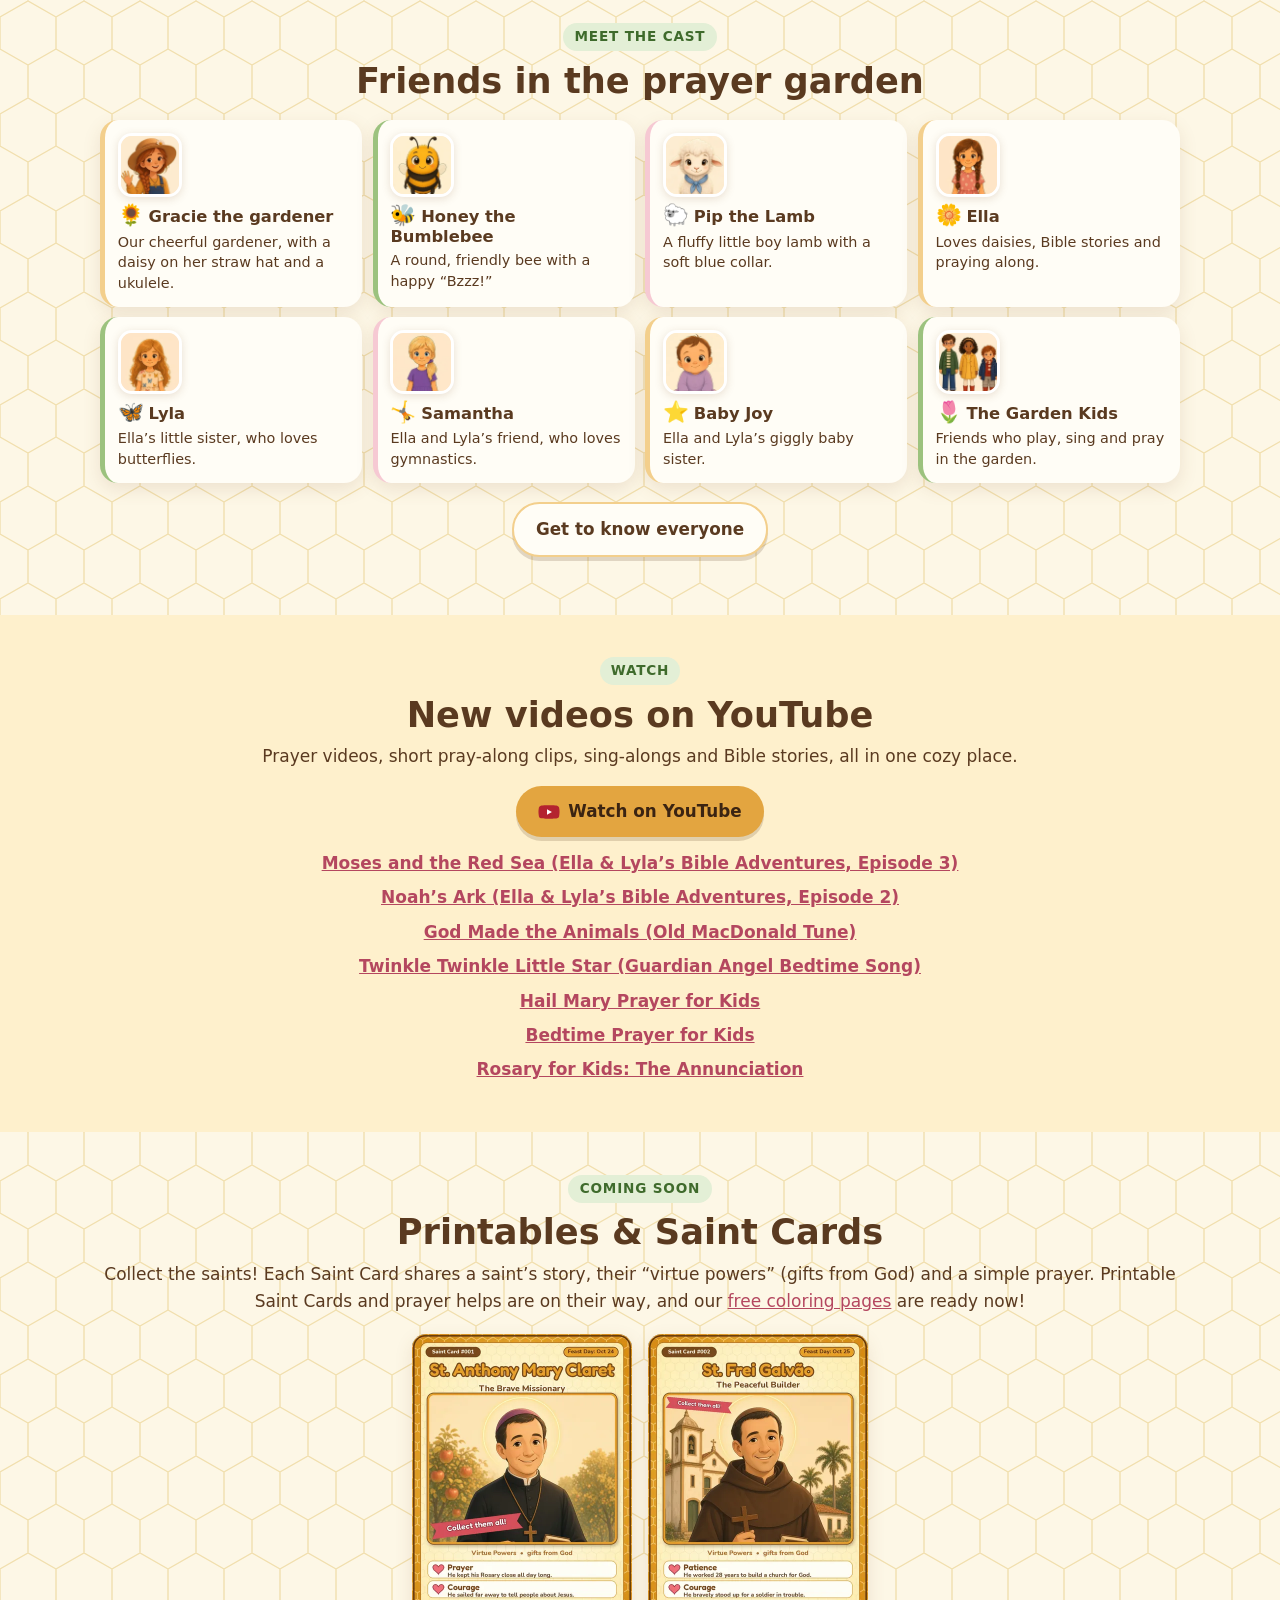
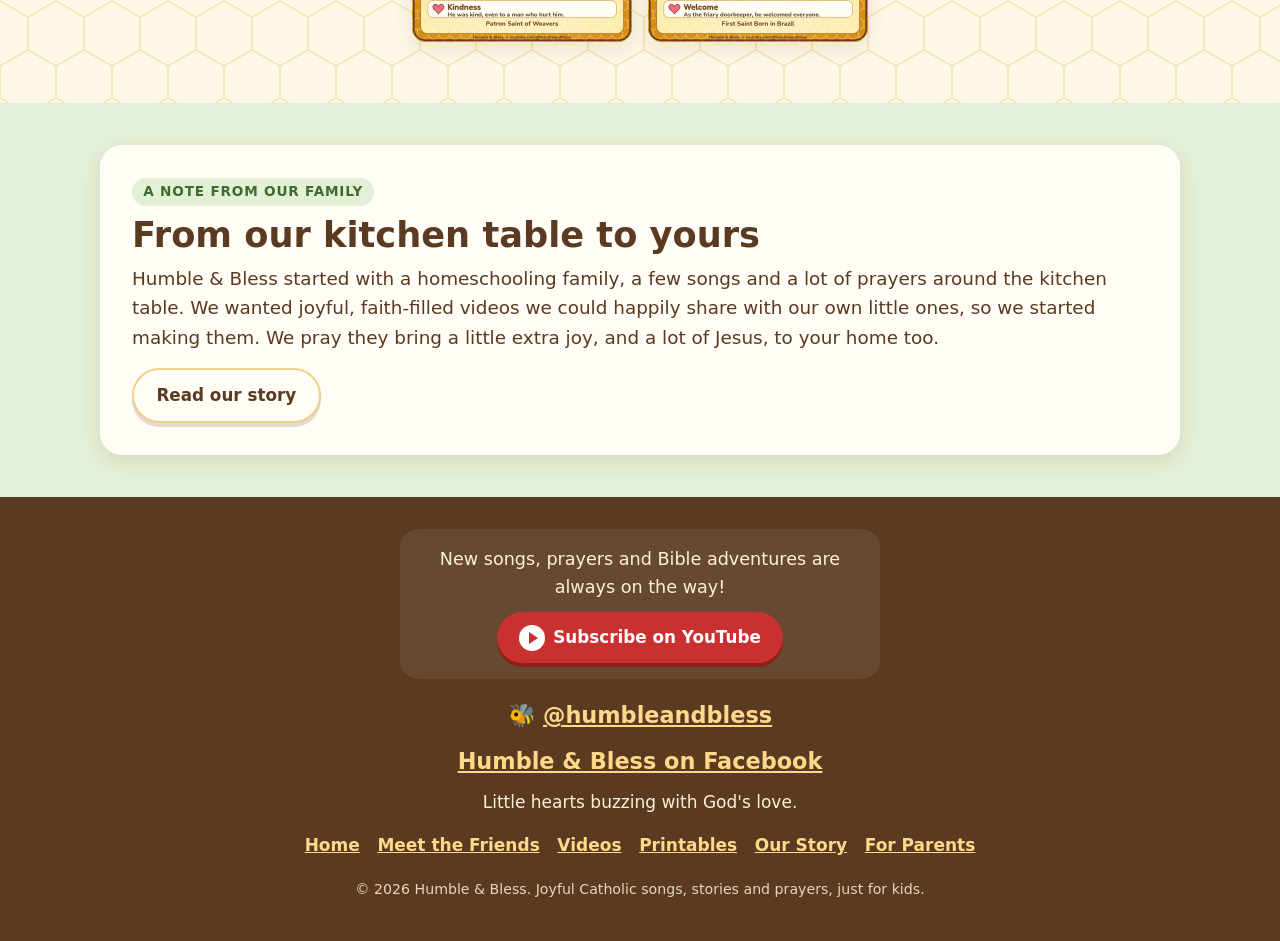
==== commit a739d4a3: "Moses and the Red Sea (Ep3) is live: switch card to Watch Co-authored-by: humbleandbless <humbleandb" ====
--- a/index.html
+++ b/index.html
@@ -48,10 +48,10 @@
   <span class="kicker">Fresh from the garden</span>
   <h2 id="newest">Newest videos</h2>
   <ul class="vgrid">
+  <li><a class="vcard" href="https://www.youtube.com/watch?v=ILjYOAXakpw" target="_blank" rel="noopener"><span class="vthumb"><picture><source type="image/webp" srcset="assets/moses-red-sea-ep3-800.webp 800w, assets/moses-red-sea-ep3-1280.webp 1280w" sizes="(min-width:960px) 25vw, 50vw"><img loading="lazy" src="assets/moses-red-sea-ep3-800.jpg" srcset="assets/moses-red-sea-ep3-800.jpg 800w, assets/moses-red-sea-ep3-1280.jpg 1280w" sizes="(min-width:960px) 25vw, 50vw" width="1280" height="720" alt="Moses and the Red Sea episode thumbnail with the words The Red Sea! and Ella &amp; Lyla&#39;s Bible Adventures. Ella and Lyla gaze in wonder at a dry path through tall walls of water at sunrise."></picture><span class="vtag">Bible Adventure</span><span class="vplay" aria-hidden="true"></span></span><span class="vtitle">Moses and the Red Sea</span><span class="vdesc">Ella and Lyla watch God part the Red Sea and make a dry path for His people, just for kids.</span><span class="visually-hidden"> (opens YouTube in a new tab)</span></a></li>
   <li><a class="vcard" href="https://www.youtube.com/watch?v=ct7Eij3Bv-0" target="_blank" rel="noopener"><span class="vthumb"><picture><source type="image/webp" srcset="assets/noahs-ark-ep2-800.webp 800w, assets/noahs-ark-ep2-1280.webp 1280w" sizes="(min-width:960px) 25vw, 50vw"><img loading="lazy" src="assets/noahs-ark-ep2-800.jpg" srcset="assets/noahs-ark-ep2-800.jpg 800w, assets/noahs-ark-ep2-1280.jpg 1280w" sizes="(min-width:960px) 25vw, 50vw" width="1280" height="720" alt="Noah&#39;s Ark episode thumbnail with the words Noah&#39;s Ark! and Ella &amp; Lyla&#39;s Bible Adventures. Ella and Lyla, in traveling cloaks, smile on either side of two elephants walking up the ramp into the great wooden ark, while Honey the bee buzzes above."></picture><span class="vtag">Bible Adventure</span><span class="vplay" aria-hidden="true"></span></span><span class="vtitle">Noah’s Ark</span><span class="vdesc">Ella and Lyla sail with Noah and God’s animals, two by two, and see God’s rainbow promise, just for kids.</span><span class="visually-hidden"> (opens YouTube in a new tab)</span></a></li>
   <li><a class="vcard" href="https://www.youtube.com/watch?v=ljyUgglnSR8" target="_blank" rel="noopener"><span class="vthumb"><picture><source type="image/webp" srcset="assets/god-made-the-animals-800.webp 800w, assets/god-made-the-animals-1600.webp 1600w" sizes="(min-width:960px) 25vw, 50vw"><img loading="lazy" src="assets/god-made-the-animals-800.jpg" srcset="assets/god-made-the-animals-800.jpg 800w, assets/god-made-the-animals-1600.jpg 1600w" sizes="(min-width:960px) 25vw, 50vw" width="1600" height="900" alt="God Made the Animals thumbnail: a smiling cow, a duck and a woolly lamb in a blue collar gather by a red barn on a sunny farm, while Honey the Bumblebee rests on a sunflower."></picture><span class="vtag">Sing-along</span><span class="vplay" aria-hidden="true"></span></span><span class="vtitle">God Made the Animals</span><span class="vdesc">A happy sing-along to the Old MacDonald tune, celebrating all the animals God made, just for kids.</span><span class="visually-hidden"> (opens YouTube in a new tab)</span></a></li>
   <li><a class="vcard" href="https://www.youtube.com/watch?v=O2-9jdwNd1s" target="_blank" rel="noopener"><span class="vthumb"><picture><source type="image/webp" srcset="assets/twinkle-guardian-angel-800.webp 800w, assets/twinkle-guardian-angel-1600.webp 1600w" sizes="(min-width:960px) 25vw, 50vw"><img loading="lazy" src="assets/twinkle-guardian-angel-800.jpg" srcset="assets/twinkle-guardian-angel-800.jpg 800w, assets/twinkle-guardian-angel-1600.jpg 1600w" sizes="(min-width:960px) 25vw, 50vw" width="1600" height="900" alt="Twinkle Twinkle Guardian Angel Song thumbnail: two sisters in pajamas cuddle a sleeping baby at bedtime, while Honey the Bumblebee buzzes by a starry window."></picture><span class="vtag">Sing-along</span><span class="vplay" aria-hidden="true"></span></span><span class="vtitle">Twinkle Twinkle Guardian Angel Song</span><span class="vdesc">A cozy guardian angel bedtime song set to Twinkle Twinkle Little Star, with the Angel of God prayer, just for kids.</span><span class="visually-hidden"> (opens YouTube in a new tab)</span></a></li>
-  <li><a class="vcard" href="https://www.youtube.com/shorts/8HEfYvl8IWw" target="_blank" rel="noopener"><span class="vthumb"><img src="https://i.ytimg.com/vi/8HEfYvl8IWw/hqdefault.jpg" width="480" height="360" loading="lazy" alt=""><span class="vtag">Short</span><span class="vplay" aria-hidden="true"></span></span><span class="vtitle">Little Lamb, Where Did You Go?</span><span class="vdesc">Pip wanders off, and Jesus, the Good Shepherd, finds him.</span><span class="visually-hidden"> (opens YouTube in a new tab)</span></a></li>
   </ul>
   <div class="newest-more"><a class="btn btn-soft" href="videos.html">See all videos</a><a class="btn btn-sub" href="https://www.youtube.com/@humbleandbless?sub_confirmation=1" target="_blank" rel="noopener"><span class="play" aria-hidden="true"></span>Subscribe on YouTube<span class="visually-hidden"> (opens YouTube in a new tab)</span></a></div>
  </div>
@@ -75,7 +75,7 @@
     </div>
    </li>
    <li class="ep-card" id="noah">
-    <a class="ep-thumb" href="https://www.youtube.com/watch?v=ct7Eij3Bv-0" target="_blank" rel="noopener"><picture><source type="image/webp" srcset="assets/noahs-ark-ep2-800.webp 800w, assets/noahs-ark-ep2-1280.webp 1280w" sizes="(min-width:1100px) 260px, (min-width:700px) 45vw, calc(100vw - 2rem)"><img loading="lazy" src="assets/noahs-ark-ep2-800.jpg" srcset="assets/noahs-ark-ep2-800.jpg 800w, assets/noahs-ark-ep2-1280.jpg 1280w" sizes="(min-width:1100px) 260px, (min-width:700px) 45vw, calc(100vw - 2rem)" width="1280" height="720" alt="Noah&#39;s Ark episode thumbnail with the words Noah&#39;s Ark! and Ella &amp; Lyla&#39;s Bible Adventures. Ella and Lyla, in traveling cloaks, smile on either side of two elephants walking up the ramp into the great wooden ark, while Honey the bee buzzes above."></picture><span class="ep-badge ep-new">New!</span><span class="vplay" aria-hidden="true"></span><span class="visually-hidden"> Watch Noah’s Ark (opens YouTube in a new tab)</span></a>
+    <a class="ep-thumb" href="https://www.youtube.com/watch?v=ct7Eij3Bv-0" target="_blank" rel="noopener"><picture><source type="image/webp" srcset="assets/noahs-ark-ep2-800.webp 800w, assets/noahs-ark-ep2-1280.webp 1280w" sizes="(min-width:1100px) 260px, (min-width:700px) 45vw, calc(100vw - 2rem)"><img loading="lazy" src="assets/noahs-ark-ep2-800.jpg" srcset="assets/noahs-ark-ep2-800.jpg 800w, assets/noahs-ark-ep2-1280.jpg 1280w" sizes="(min-width:1100px) 260px, (min-width:700px) 45vw, calc(100vw - 2rem)" width="1280" height="720" alt="Noah&#39;s Ark episode thumbnail with the words Noah&#39;s Ark! and Ella &amp; Lyla&#39;s Bible Adventures. Ella and Lyla, in traveling cloaks, smile on either side of two elephants walking up the ramp into the great wooden ark, while Honey the bee buzzes above."></picture><span class="vplay" aria-hidden="true"></span><span class="visually-hidden"> Watch Noah’s Ark (opens YouTube in a new tab)</span></a>
     <div class="ep-body">
      <span class="ep-num">Episode 2</span>
      <h3>Noah’s Ark</h3>
@@ -83,13 +83,13 @@
      <a class="btn btn-yt" href="https://www.youtube.com/watch?v=ct7Eij3Bv-0" target="_blank" rel="noopener"><svg viewBox="0 0 24 24" aria-hidden="true" focusable="false"><path fill="#b4232f" d="M23 7.2a3 3 0 0 0-2.1-2.1C19 4.6 12 4.6 12 4.6s-7 0-8.9.5A3 3 0 0 0 1 7.2 31 31 0 0 0 .5 12 31 31 0 0 0 1 16.8a3 3 0 0 0 2.1 2.1c1.9.5 8.9.5 8.9.5s7 0 8.9-.5a3 3 0 0 0 2.1-2.1 31 31 0 0 0 .5-4.8 31 31 0 0 0-.5-4.8z"/><path fill="#fff" d="M9.8 15.1V8.9l5.4 3.1z"/></svg>Watch Noah’s Ark<span class="visually-hidden"> (opens YouTube in a new tab)</span></a>
     </div>
    </li>
-   <li class="ep-card ep-soon" id="moses">
-    <div class="ep-thumb"><picture><source type="image/webp" srcset="assets/moses-red-sea-coming-soon-800.webp 800w, assets/moses-red-sea-coming-soon-1600.webp 1600w" sizes="(min-width:1100px) 260px, (min-width:700px) 45vw, calc(100vw - 2rem)"><img loading="lazy" src="assets/moses-red-sea-coming-soon-800.jpg" srcset="assets/moses-red-sea-coming-soon-800.jpg 800w, assets/moses-red-sea-coming-soon-1600.jpg 1600w" sizes="(min-width:1100px) 260px, (min-width:700px) 45vw, calc(100vw - 2rem)" width="1600" height="900" alt="Ella, Lyla and Honey the bee look at the parted Red Sea at sunrise. Moses and the Red Sea, coming soon."></picture><span class="ep-badge">Coming soon</span></div>
+   <li class="ep-card" id="moses">
+    <a class="ep-thumb" href="https://www.youtube.com/watch?v=ILjYOAXakpw" target="_blank" rel="noopener"><picture><source type="image/webp" srcset="assets/moses-red-sea-ep3-800.webp 800w, assets/moses-red-sea-ep3-1280.webp 1280w" sizes="(min-width:1100px) 260px, (min-width:700px) 45vw, calc(100vw - 2rem)"><img loading="lazy" src="assets/moses-red-sea-ep3-800.jpg" srcset="assets/moses-red-sea-ep3-800.jpg 800w, assets/moses-red-sea-ep3-1280.jpg 1280w" sizes="(min-width:1100px) 260px, (min-width:700px) 45vw, calc(100vw - 2rem)" width="1280" height="720" alt="Moses and the Red Sea episode thumbnail with the words The Red Sea! and Ella &amp; Lyla&#39;s Bible Adventures. Ella and Lyla gaze in wonder at a dry path through tall walls of water at sunrise."></picture><span class="ep-badge ep-new">New!</span><span class="vplay" aria-hidden="true"></span><span class="visually-hidden"> Watch Moses and the Red Sea (opens YouTube in a new tab)</span></a>
     <div class="ep-body">
      <span class="ep-num">Episode 3</span>
      <h3>Moses and the Red Sea</h3>
      <p>Whoosh, the waters part! Ella and Lyla see God make a dry path right through the sea.</p>
-     <a class="btn btn-sub" href="https://www.youtube.com/@humbleandbless?sub_confirmation=1" target="_blank" rel="noopener"><span class="play" aria-hidden="true"></span>Subscribe on YouTube<span class="visually-hidden"> (opens YouTube in a new tab)</span></a>
+     <a class="btn btn-yt" href="https://www.youtube.com/watch?v=ILjYOAXakpw" target="_blank" rel="noopener"><svg viewBox="0 0 24 24" aria-hidden="true" focusable="false"><path fill="#b4232f" d="M23 7.2a3 3 0 0 0-2.1-2.1C19 4.6 12 4.6 12 4.6s-7 0-8.9.5A3 3 0 0 0 1 7.2 31 31 0 0 0 .5 12 31 31 0 0 0 1 16.8a3 3 0 0 0 2.1 2.1c1.9.5 8.9.5 8.9.5s7 0 8.9-.5a3 3 0 0 0 2.1-2.1 31 31 0 0 0 .5-4.8 31 31 0 0 0-.5-4.8z"/><path fill="#fff" d="M9.8 15.1V8.9l5.4 3.1z"/></svg>Watch Moses and the Red Sea<span class="visually-hidden"> (opens YouTube in a new tab)</span></a>
     </div>
    </li>
    <li class="ep-card ep-soon" id="david">
@@ -133,6 +133,7 @@
   <p>Prayer videos, short pray-along clips, sing-alongs and Bible stories, all in one cozy place.</p>
   <a class="btn btn-yt" href="https://www.youtube.com/@humbleandbless" target="_blank" rel="noopener"><svg viewBox="0 0 24 24" aria-hidden="true" focusable="false"><path fill="#b4232f" d="M23 7.2a3 3 0 0 0-2.1-2.1C19 4.6 12 4.6 12 4.6s-7 0-8.9.5A3 3 0 0 0 1 7.2 31 31 0 0 0 .5 12 31 31 0 0 0 1 16.8a3 3 0 0 0 2.1 2.1c1.9.5 8.9.5 8.9.5s7 0 8.9-.5a3 3 0 0 0 2.1-2.1 31 31 0 0 0 .5-4.8 31 31 0 0 0-.5-4.8z"/><path fill="#fff" d="M9.8 15.1V8.9l5.4 3.1z"/></svg>Watch on YouTube<span class="visually-hidden"> (opens YouTube in a new tab)</span></a>
   <ul class="video-list">
+   <li><a href="https://www.youtube.com/watch?v=ILjYOAXakpw" target="_blank" rel="noopener">Moses and the Red Sea (Ella &amp; Lyla’s Bible Adventures, Episode 3)</a></li>
    <li><a href="https://www.youtube.com/watch?v=ct7Eij3Bv-0" target="_blank" rel="noopener">Noah’s Ark (Ella &amp; Lyla’s Bible Adventures, Episode 2)</a></li>
    <li><a href="https://www.youtube.com/watch?v=ljyUgglnSR8" target="_blank" rel="noopener">God Made the Animals (Old MacDonald Tune)</a></li>
    <li><a href="https://www.youtube.com/watch?v=O2-9jdwNd1s" target="_blank" rel="noopener">Twinkle Twinkle Little Star (Guardian Angel Bedtime Song)</a></li>
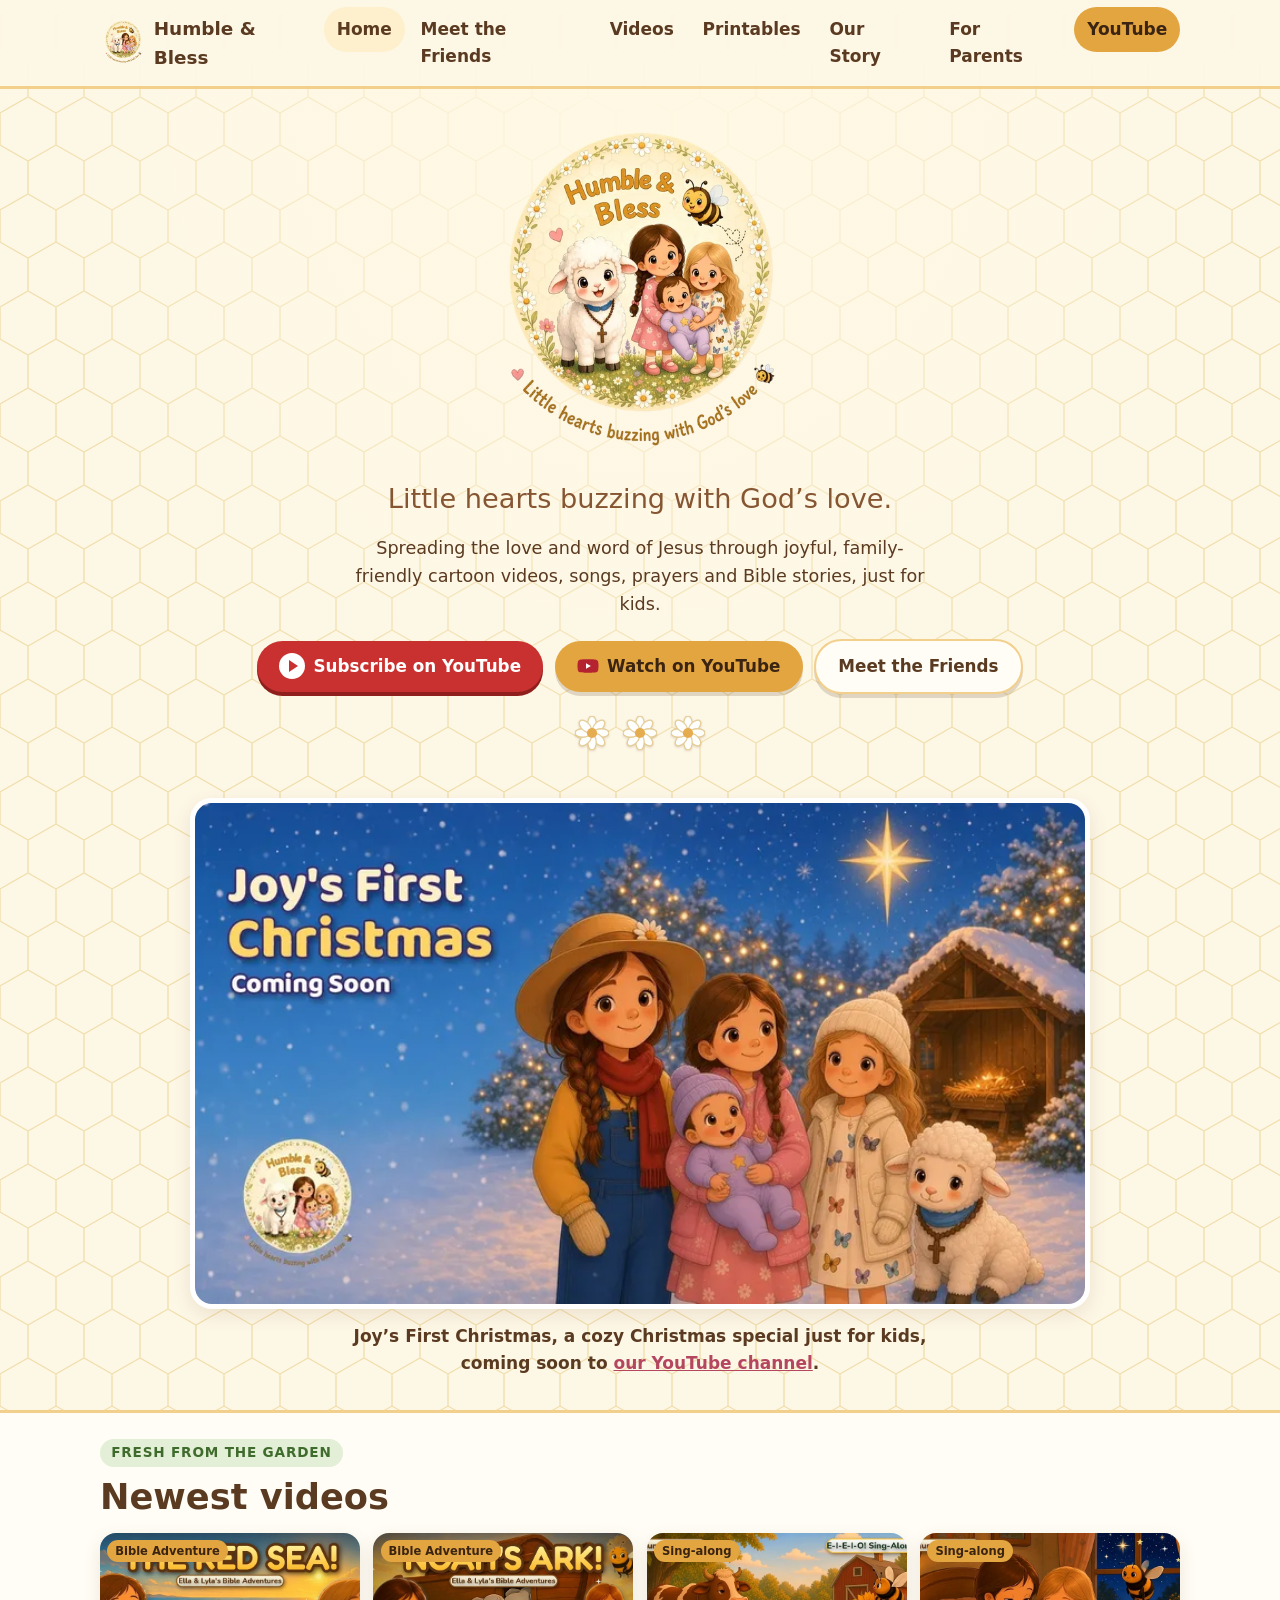
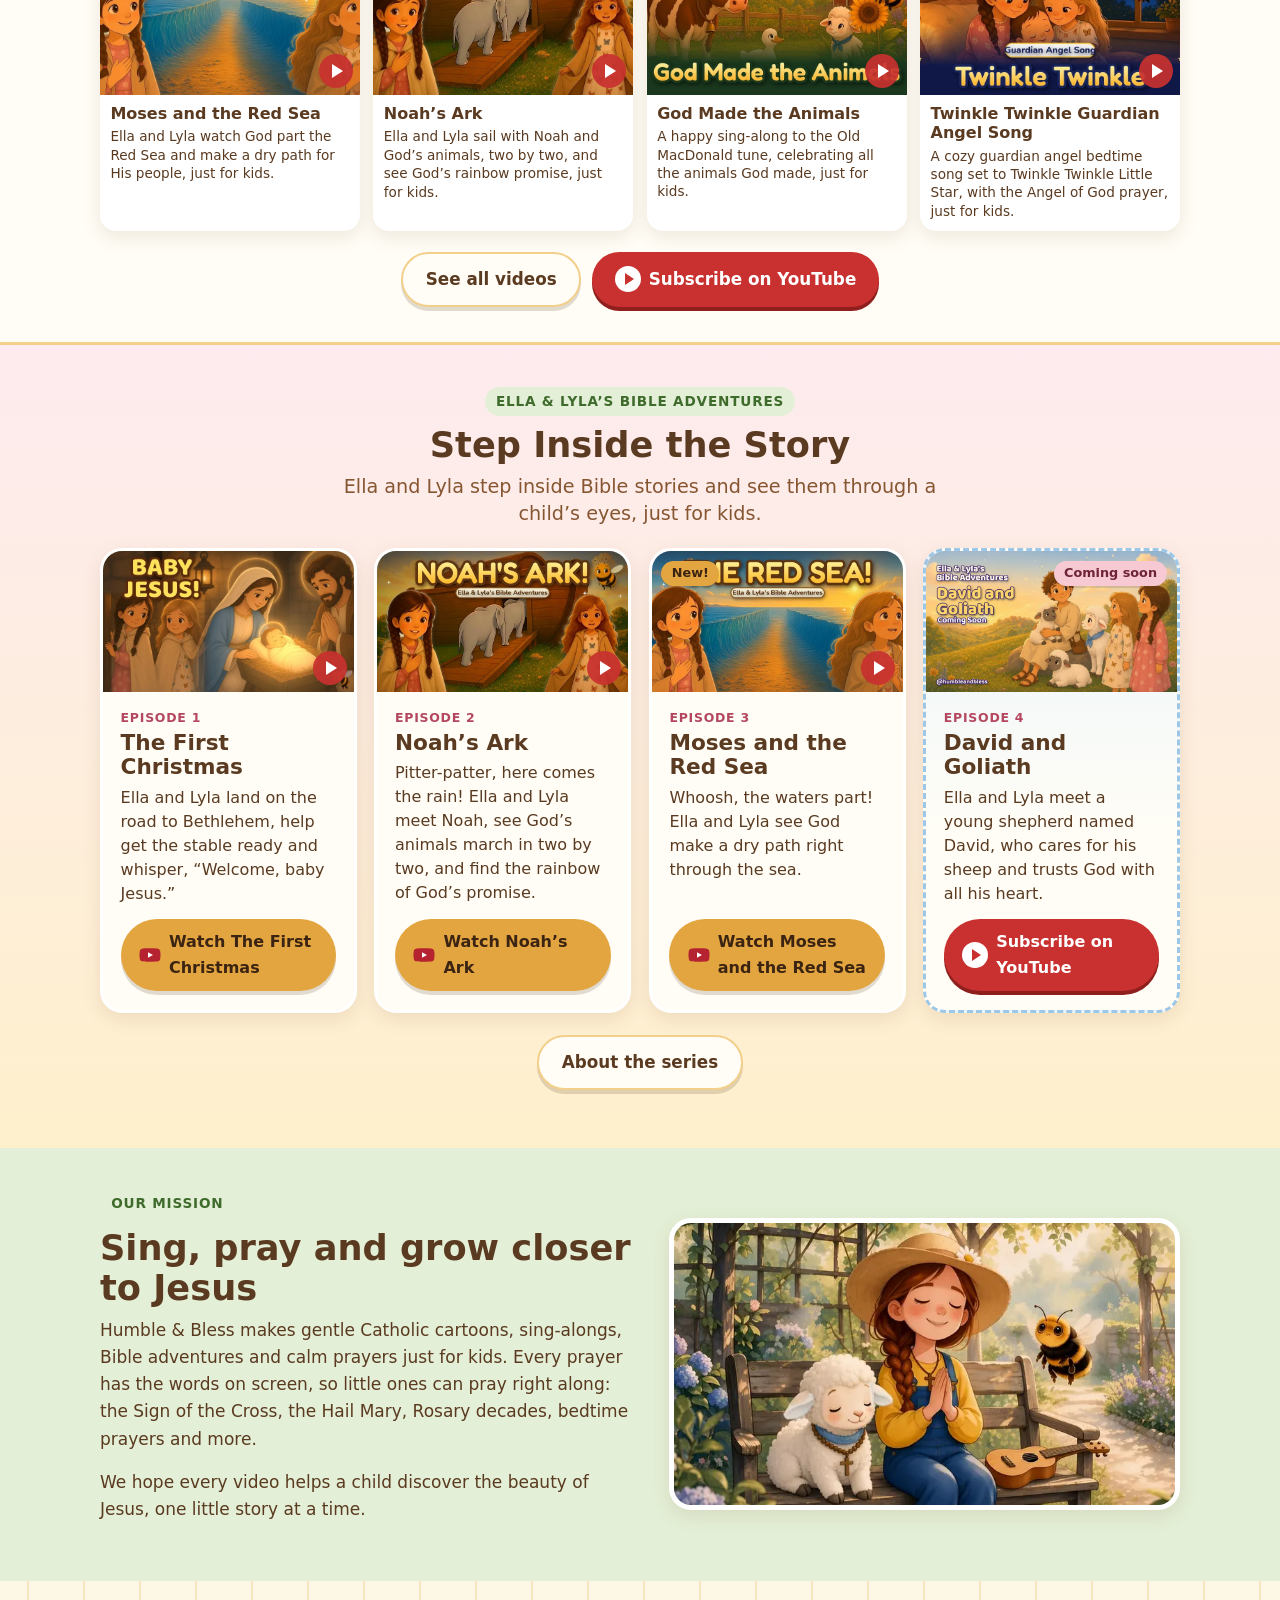
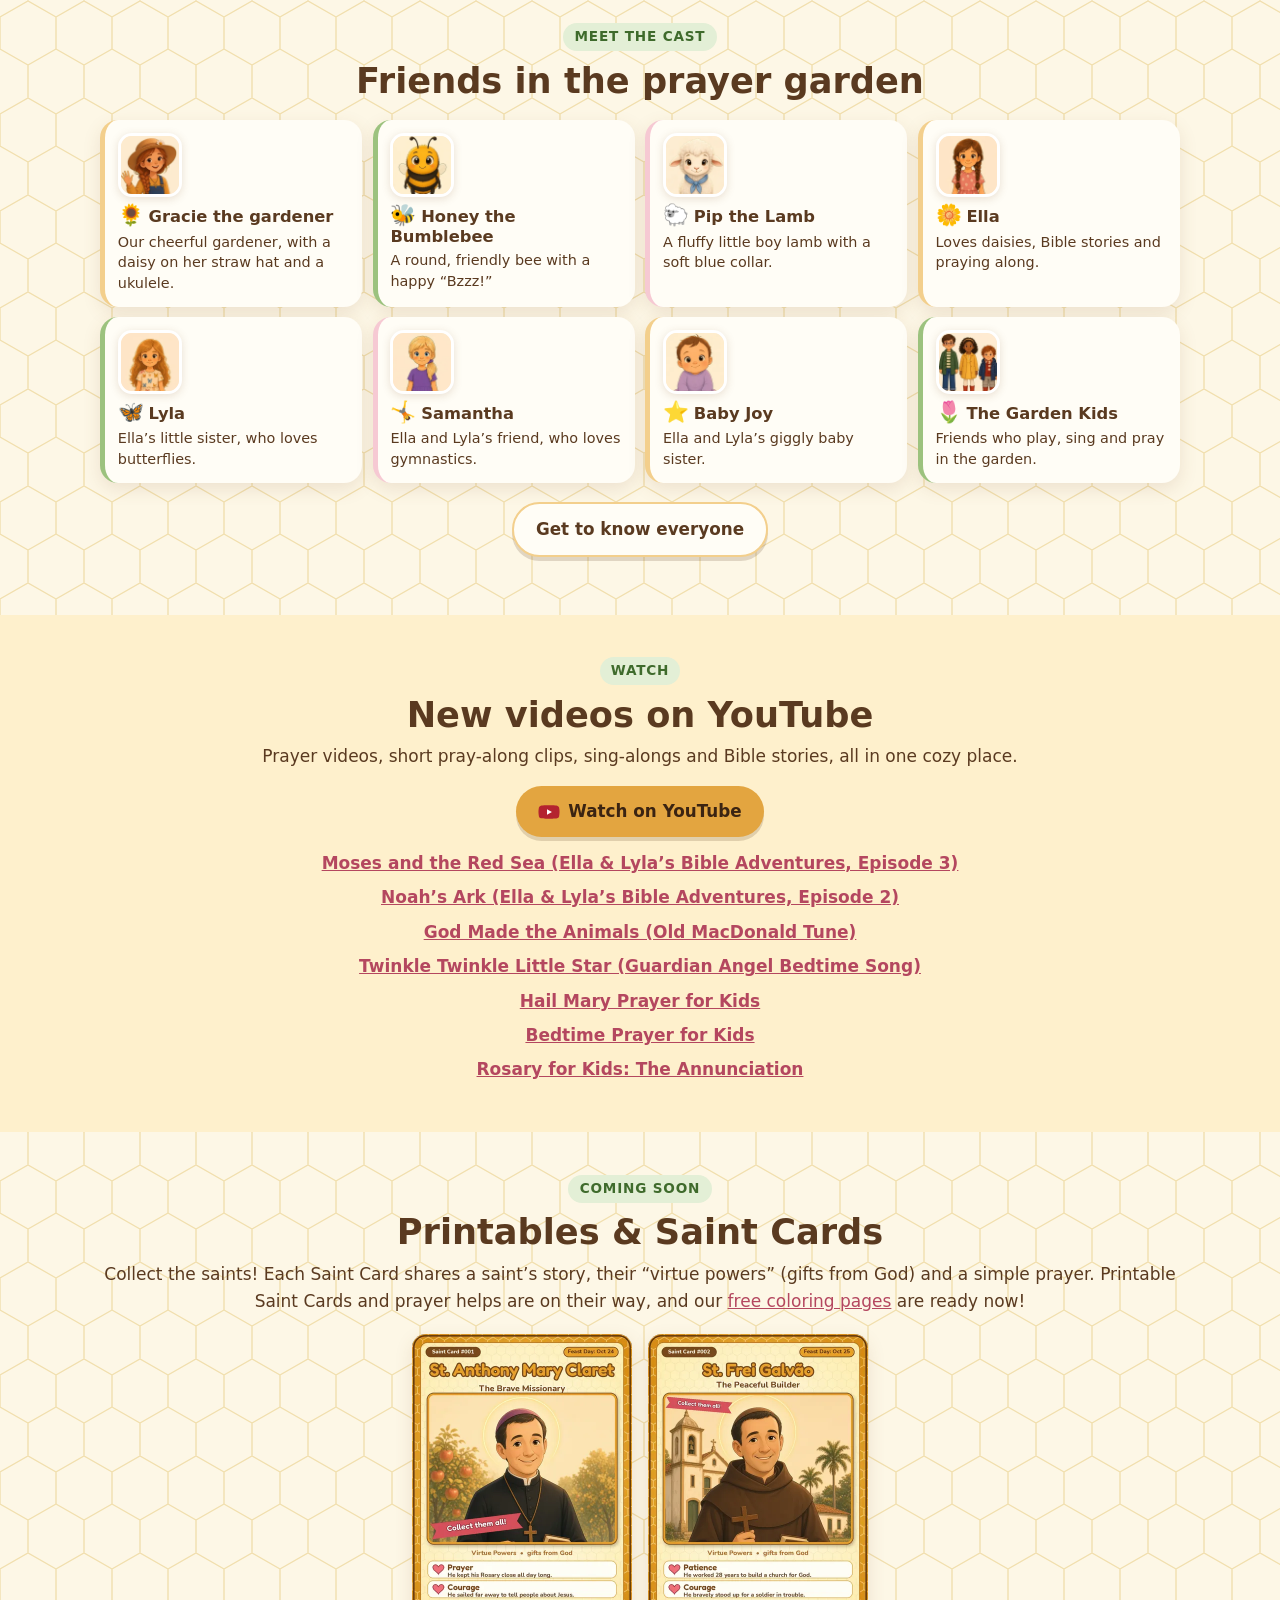
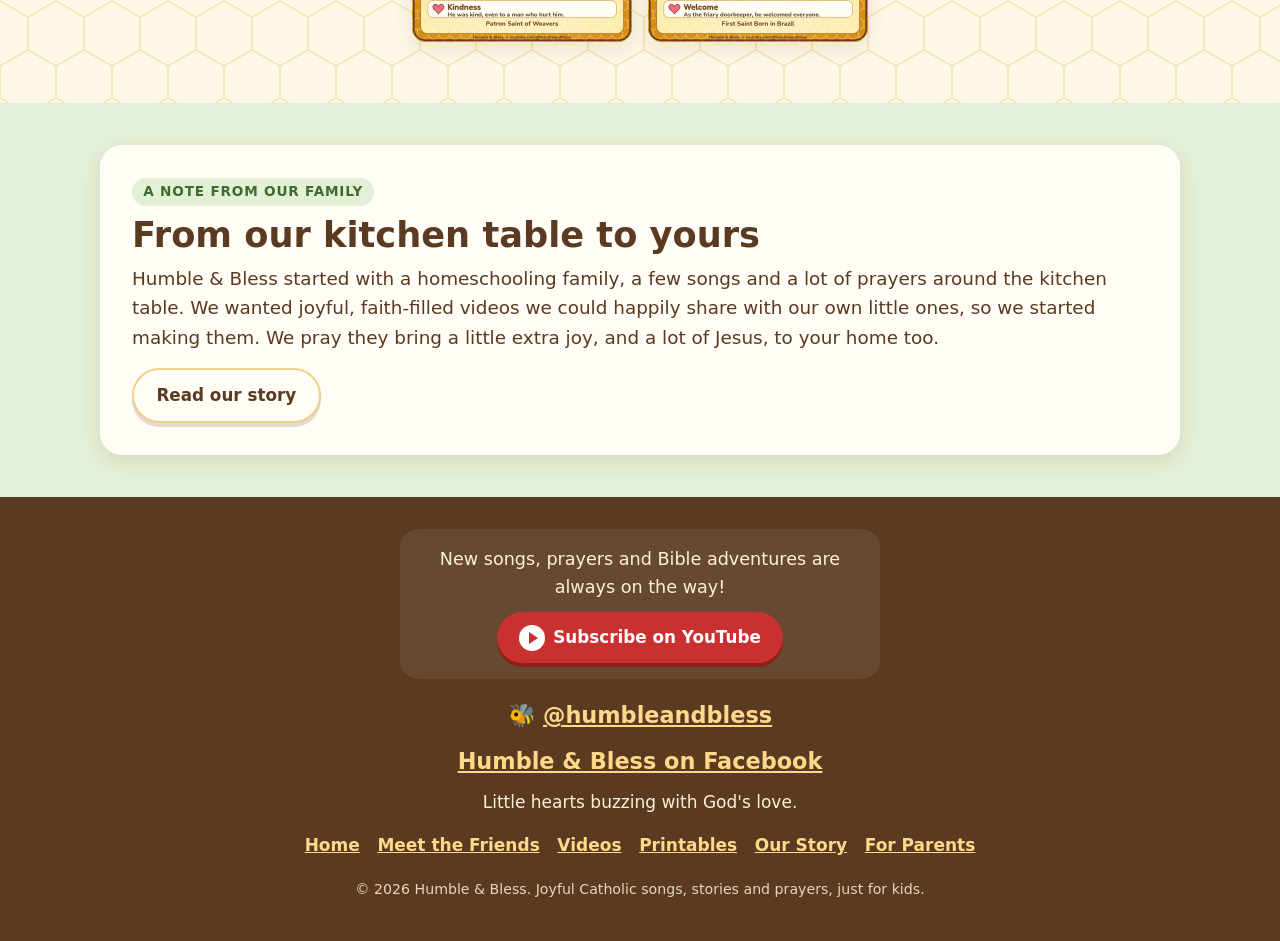
==== commit 570ca807: "Use new Moses Ep3 YouTube link Co-authored-by: humbleandbless <humbleandbless@users.noreply.github.c" ====
--- a/index.html
+++ b/index.html
@@ -48,7 +48,7 @@
   <span class="kicker">Fresh from the garden</span>
   <h2 id="newest">Newest videos</h2>
   <ul class="vgrid">
-  <li><a class="vcard" href="https://www.youtube.com/watch?v=ILjYOAXakpw" target="_blank" rel="noopener"><span class="vthumb"><picture><source type="image/webp" srcset="assets/moses-red-sea-ep3-800.webp 800w, assets/moses-red-sea-ep3-1280.webp 1280w" sizes="(min-width:960px) 25vw, 50vw"><img loading="lazy" src="assets/moses-red-sea-ep3-800.jpg" srcset="assets/moses-red-sea-ep3-800.jpg 800w, assets/moses-red-sea-ep3-1280.jpg 1280w" sizes="(min-width:960px) 25vw, 50vw" width="1280" height="720" alt="Moses and the Red Sea episode thumbnail with the words The Red Sea! and Ella &amp; Lyla&#39;s Bible Adventures. Ella and Lyla gaze in wonder at a dry path through tall walls of water at sunrise."></picture><span class="vtag">Bible Adventure</span><span class="vplay" aria-hidden="true"></span></span><span class="vtitle">Moses and the Red Sea</span><span class="vdesc">Ella and Lyla watch God part the Red Sea and make a dry path for His people, just for kids.</span><span class="visually-hidden"> (opens YouTube in a new tab)</span></a></li>
+  <li><a class="vcard" href="https://www.youtube.com/watch?v=YaHAjdDZiwk" target="_blank" rel="noopener"><span class="vthumb"><picture><source type="image/webp" srcset="assets/moses-red-sea-ep3-800.webp 800w, assets/moses-red-sea-ep3-1280.webp 1280w" sizes="(min-width:960px) 25vw, 50vw"><img loading="lazy" src="assets/moses-red-sea-ep3-800.jpg" srcset="assets/moses-red-sea-ep3-800.jpg 800w, assets/moses-red-sea-ep3-1280.jpg 1280w" sizes="(min-width:960px) 25vw, 50vw" width="1280" height="720" alt="Moses and the Red Sea episode thumbnail with the words The Red Sea! and Ella &amp; Lyla&#39;s Bible Adventures. Ella and Lyla gaze in wonder at a dry path through tall walls of water at sunrise."></picture><span class="vtag">Bible Adventure</span><span class="vplay" aria-hidden="true"></span></span><span class="vtitle">Moses and the Red Sea</span><span class="vdesc">Ella and Lyla watch God part the Red Sea and make a dry path for His people, just for kids.</span><span class="visually-hidden"> (opens YouTube in a new tab)</span></a></li>
   <li><a class="vcard" href="https://www.youtube.com/watch?v=ct7Eij3Bv-0" target="_blank" rel="noopener"><span class="vthumb"><picture><source type="image/webp" srcset="assets/noahs-ark-ep2-800.webp 800w, assets/noahs-ark-ep2-1280.webp 1280w" sizes="(min-width:960px) 25vw, 50vw"><img loading="lazy" src="assets/noahs-ark-ep2-800.jpg" srcset="assets/noahs-ark-ep2-800.jpg 800w, assets/noahs-ark-ep2-1280.jpg 1280w" sizes="(min-width:960px) 25vw, 50vw" width="1280" height="720" alt="Noah&#39;s Ark episode thumbnail with the words Noah&#39;s Ark! and Ella &amp; Lyla&#39;s Bible Adventures. Ella and Lyla, in traveling cloaks, smile on either side of two elephants walking up the ramp into the great wooden ark, while Honey the bee buzzes above."></picture><span class="vtag">Bible Adventure</span><span class="vplay" aria-hidden="true"></span></span><span class="vtitle">Noah’s Ark</span><span class="vdesc">Ella and Lyla sail with Noah and God’s animals, two by two, and see God’s rainbow promise, just for kids.</span><span class="visually-hidden"> (opens YouTube in a new tab)</span></a></li>
   <li><a class="vcard" href="https://www.youtube.com/watch?v=ljyUgglnSR8" target="_blank" rel="noopener"><span class="vthumb"><picture><source type="image/webp" srcset="assets/god-made-the-animals-800.webp 800w, assets/god-made-the-animals-1600.webp 1600w" sizes="(min-width:960px) 25vw, 50vw"><img loading="lazy" src="assets/god-made-the-animals-800.jpg" srcset="assets/god-made-the-animals-800.jpg 800w, assets/god-made-the-animals-1600.jpg 1600w" sizes="(min-width:960px) 25vw, 50vw" width="1600" height="900" alt="God Made the Animals thumbnail: a smiling cow, a duck and a woolly lamb in a blue collar gather by a red barn on a sunny farm, while Honey the Bumblebee rests on a sunflower."></picture><span class="vtag">Sing-along</span><span class="vplay" aria-hidden="true"></span></span><span class="vtitle">God Made the Animals</span><span class="vdesc">A happy sing-along to the Old MacDonald tune, celebrating all the animals God made, just for kids.</span><span class="visually-hidden"> (opens YouTube in a new tab)</span></a></li>
   <li><a class="vcard" href="https://www.youtube.com/watch?v=O2-9jdwNd1s" target="_blank" rel="noopener"><span class="vthumb"><picture><source type="image/webp" srcset="assets/twinkle-guardian-angel-800.webp 800w, assets/twinkle-guardian-angel-1600.webp 1600w" sizes="(min-width:960px) 25vw, 50vw"><img loading="lazy" src="assets/twinkle-guardian-angel-800.jpg" srcset="assets/twinkle-guardian-angel-800.jpg 800w, assets/twinkle-guardian-angel-1600.jpg 1600w" sizes="(min-width:960px) 25vw, 50vw" width="1600" height="900" alt="Twinkle Twinkle Guardian Angel Song thumbnail: two sisters in pajamas cuddle a sleeping baby at bedtime, while Honey the Bumblebee buzzes by a starry window."></picture><span class="vtag">Sing-along</span><span class="vplay" aria-hidden="true"></span></span><span class="vtitle">Twinkle Twinkle Guardian Angel Song</span><span class="vdesc">A cozy guardian angel bedtime song set to Twinkle Twinkle Little Star, with the Angel of God prayer, just for kids.</span><span class="visually-hidden"> (opens YouTube in a new tab)</span></a></li>
@@ -84,12 +84,12 @@
     </div>
    </li>
    <li class="ep-card" id="moses">
-    <a class="ep-thumb" href="https://www.youtube.com/watch?v=ILjYOAXakpw" target="_blank" rel="noopener"><picture><source type="image/webp" srcset="assets/moses-red-sea-ep3-800.webp 800w, assets/moses-red-sea-ep3-1280.webp 1280w" sizes="(min-width:1100px) 260px, (min-width:700px) 45vw, calc(100vw - 2rem)"><img loading="lazy" src="assets/moses-red-sea-ep3-800.jpg" srcset="assets/moses-red-sea-ep3-800.jpg 800w, assets/moses-red-sea-ep3-1280.jpg 1280w" sizes="(min-width:1100px) 260px, (min-width:700px) 45vw, calc(100vw - 2rem)" width="1280" height="720" alt="Moses and the Red Sea episode thumbnail with the words The Red Sea! and Ella &amp; Lyla&#39;s Bible Adventures. Ella and Lyla gaze in wonder at a dry path through tall walls of water at sunrise."></picture><span class="ep-badge ep-new">New!</span><span class="vplay" aria-hidden="true"></span><span class="visually-hidden"> Watch Moses and the Red Sea (opens YouTube in a new tab)</span></a>
+    <a class="ep-thumb" href="https://www.youtube.com/watch?v=YaHAjdDZiwk" target="_blank" rel="noopener"><picture><source type="image/webp" srcset="assets/moses-red-sea-ep3-800.webp 800w, assets/moses-red-sea-ep3-1280.webp 1280w" sizes="(min-width:1100px) 260px, (min-width:700px) 45vw, calc(100vw - 2rem)"><img loading="lazy" src="assets/moses-red-sea-ep3-800.jpg" srcset="assets/moses-red-sea-ep3-800.jpg 800w, assets/moses-red-sea-ep3-1280.jpg 1280w" sizes="(min-width:1100px) 260px, (min-width:700px) 45vw, calc(100vw - 2rem)" width="1280" height="720" alt="Moses and the Red Sea episode thumbnail with the words The Red Sea! and Ella &amp; Lyla&#39;s Bible Adventures. Ella and Lyla gaze in wonder at a dry path through tall walls of water at sunrise."></picture><span class="ep-badge ep-new">New!</span><span class="vplay" aria-hidden="true"></span><span class="visually-hidden"> Watch Moses and the Red Sea (opens YouTube in a new tab)</span></a>
     <div class="ep-body">
      <span class="ep-num">Episode 3</span>
      <h3>Moses and the Red Sea</h3>
      <p>Whoosh, the waters part! Ella and Lyla see God make a dry path right through the sea.</p>
-     <a class="btn btn-yt" href="https://www.youtube.com/watch?v=ILjYOAXakpw" target="_blank" rel="noopener"><svg viewBox="0 0 24 24" aria-hidden="true" focusable="false"><path fill="#b4232f" d="M23 7.2a3 3 0 0 0-2.1-2.1C19 4.6 12 4.6 12 4.6s-7 0-8.9.5A3 3 0 0 0 1 7.2 31 31 0 0 0 .5 12 31 31 0 0 0 1 16.8a3 3 0 0 0 2.1 2.1c1.9.5 8.9.5 8.9.5s7 0 8.9-.5a3 3 0 0 0 2.1-2.1 31 31 0 0 0 .5-4.8 31 31 0 0 0-.5-4.8z"/><path fill="#fff" d="M9.8 15.1V8.9l5.4 3.1z"/></svg>Watch Moses and the Red Sea<span class="visually-hidden"> (opens YouTube in a new tab)</span></a>
+     <a class="btn btn-yt" href="https://www.youtube.com/watch?v=YaHAjdDZiwk" target="_blank" rel="noopener"><svg viewBox="0 0 24 24" aria-hidden="true" focusable="false"><path fill="#b4232f" d="M23 7.2a3 3 0 0 0-2.1-2.1C19 4.6 12 4.6 12 4.6s-7 0-8.9.5A3 3 0 0 0 1 7.2 31 31 0 0 0 .5 12 31 31 0 0 0 1 16.8a3 3 0 0 0 2.1 2.1c1.9.5 8.9.5 8.9.5s7 0 8.9-.5a3 3 0 0 0 2.1-2.1 31 31 0 0 0 .5-4.8 31 31 0 0 0-.5-4.8z"/><path fill="#fff" d="M9.8 15.1V8.9l5.4 3.1z"/></svg>Watch Moses and the Red Sea<span class="visually-hidden"> (opens YouTube in a new tab)</span></a>
     </div>
    </li>
    <li class="ep-card ep-soon" id="david">
@@ -133,7 +133,7 @@
   <p>Prayer videos, short pray-along clips, sing-alongs and Bible stories, all in one cozy place.</p>
   <a class="btn btn-yt" href="https://www.youtube.com/@humbleandbless" target="_blank" rel="noopener"><svg viewBox="0 0 24 24" aria-hidden="true" focusable="false"><path fill="#b4232f" d="M23 7.2a3 3 0 0 0-2.1-2.1C19 4.6 12 4.6 12 4.6s-7 0-8.9.5A3 3 0 0 0 1 7.2 31 31 0 0 0 .5 12 31 31 0 0 0 1 16.8a3 3 0 0 0 2.1 2.1c1.9.5 8.9.5 8.9.5s7 0 8.9-.5a3 3 0 0 0 2.1-2.1 31 31 0 0 0 .5-4.8 31 31 0 0 0-.5-4.8z"/><path fill="#fff" d="M9.8 15.1V8.9l5.4 3.1z"/></svg>Watch on YouTube<span class="visually-hidden"> (opens YouTube in a new tab)</span></a>
   <ul class="video-list">
-   <li><a href="https://www.youtube.com/watch?v=ILjYOAXakpw" target="_blank" rel="noopener">Moses and the Red Sea (Ella &amp; Lyla’s Bible Adventures, Episode 3)</a></li>
+   <li><a href="https://www.youtube.com/watch?v=YaHAjdDZiwk" target="_blank" rel="noopener">Moses and the Red Sea (Ella &amp; Lyla’s Bible Adventures, Episode 3)</a></li>
    <li><a href="https://www.youtube.com/watch?v=ct7Eij3Bv-0" target="_blank" rel="noopener">Noah’s Ark (Ella &amp; Lyla’s Bible Adventures, Episode 2)</a></li>
    <li><a href="https://www.youtube.com/watch?v=ljyUgglnSR8" target="_blank" rel="noopener">God Made the Animals (Old MacDonald Tune)</a></li>
    <li><a href="https://www.youtube.com/watch?v=O2-9jdwNd1s" target="_blank" rel="noopener">Twinkle Twinkle Little Star (Guardian Angel Bedtime Song)</a></li>
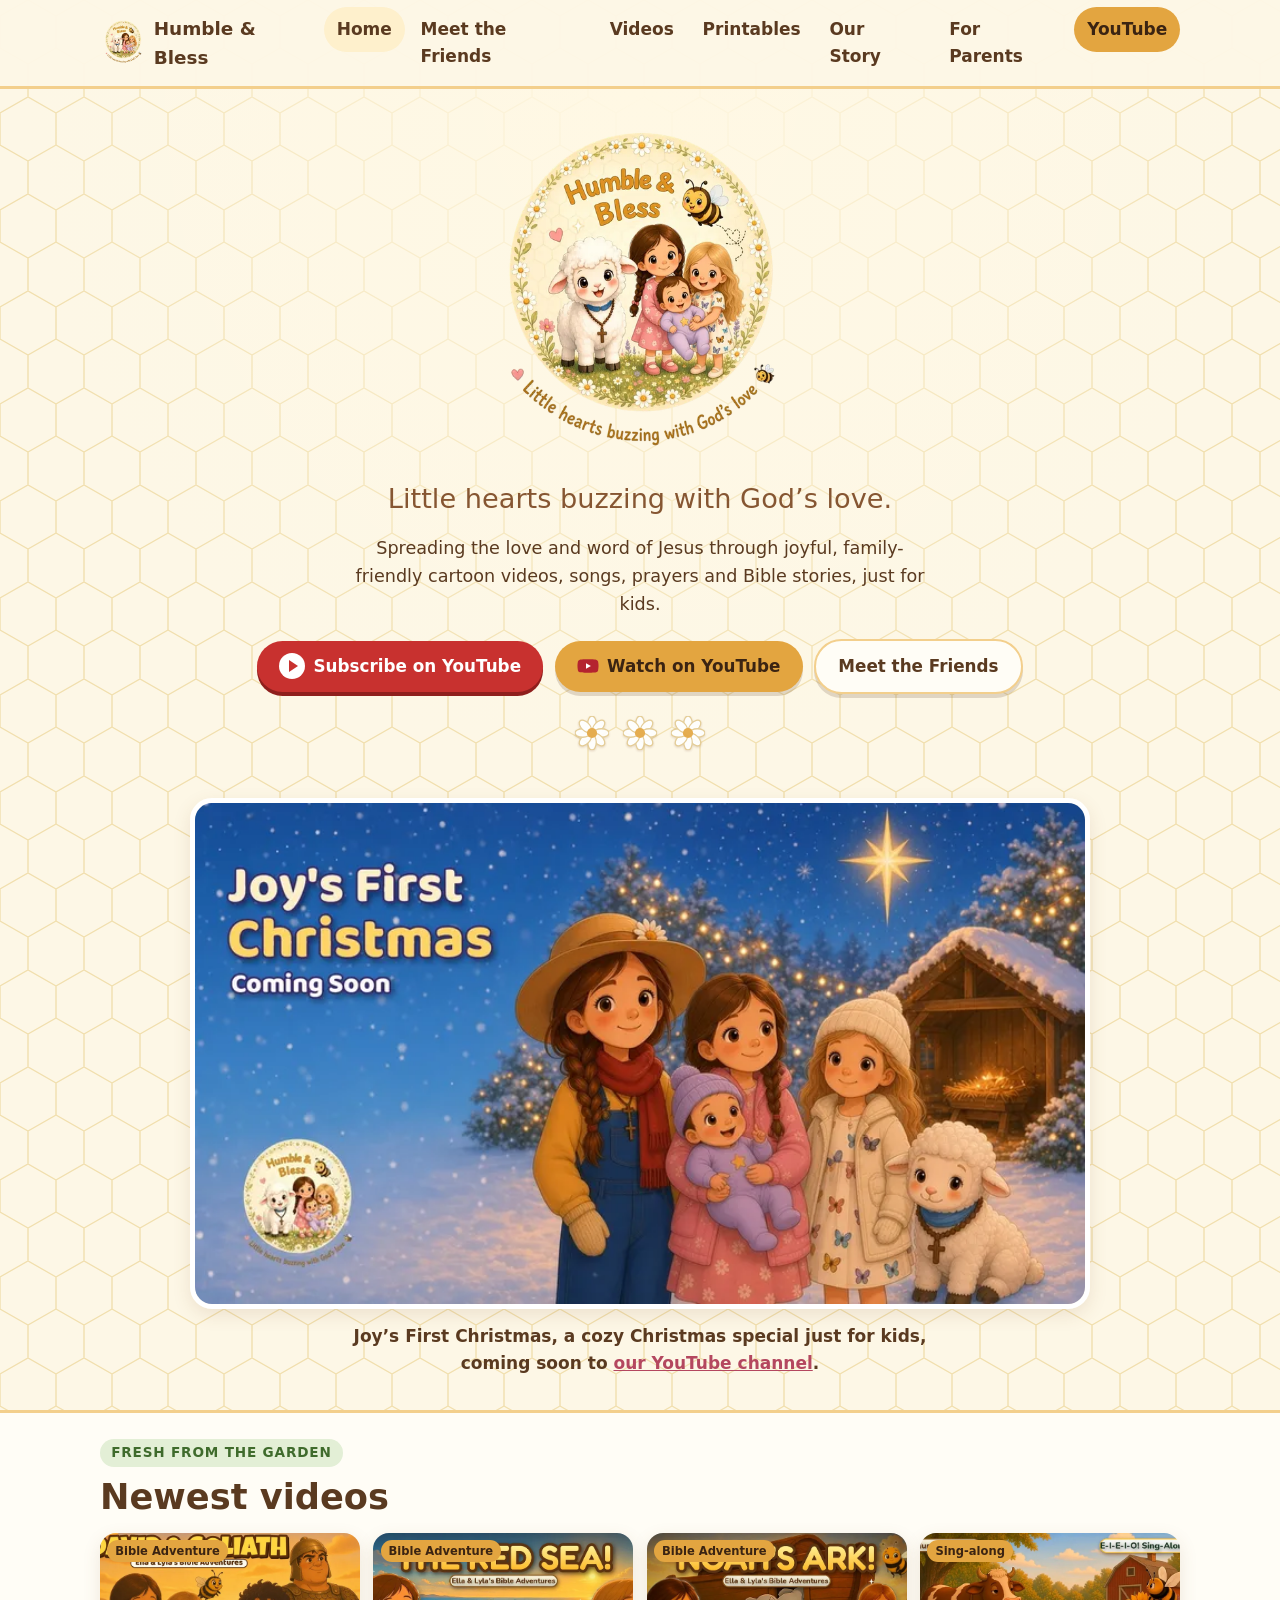
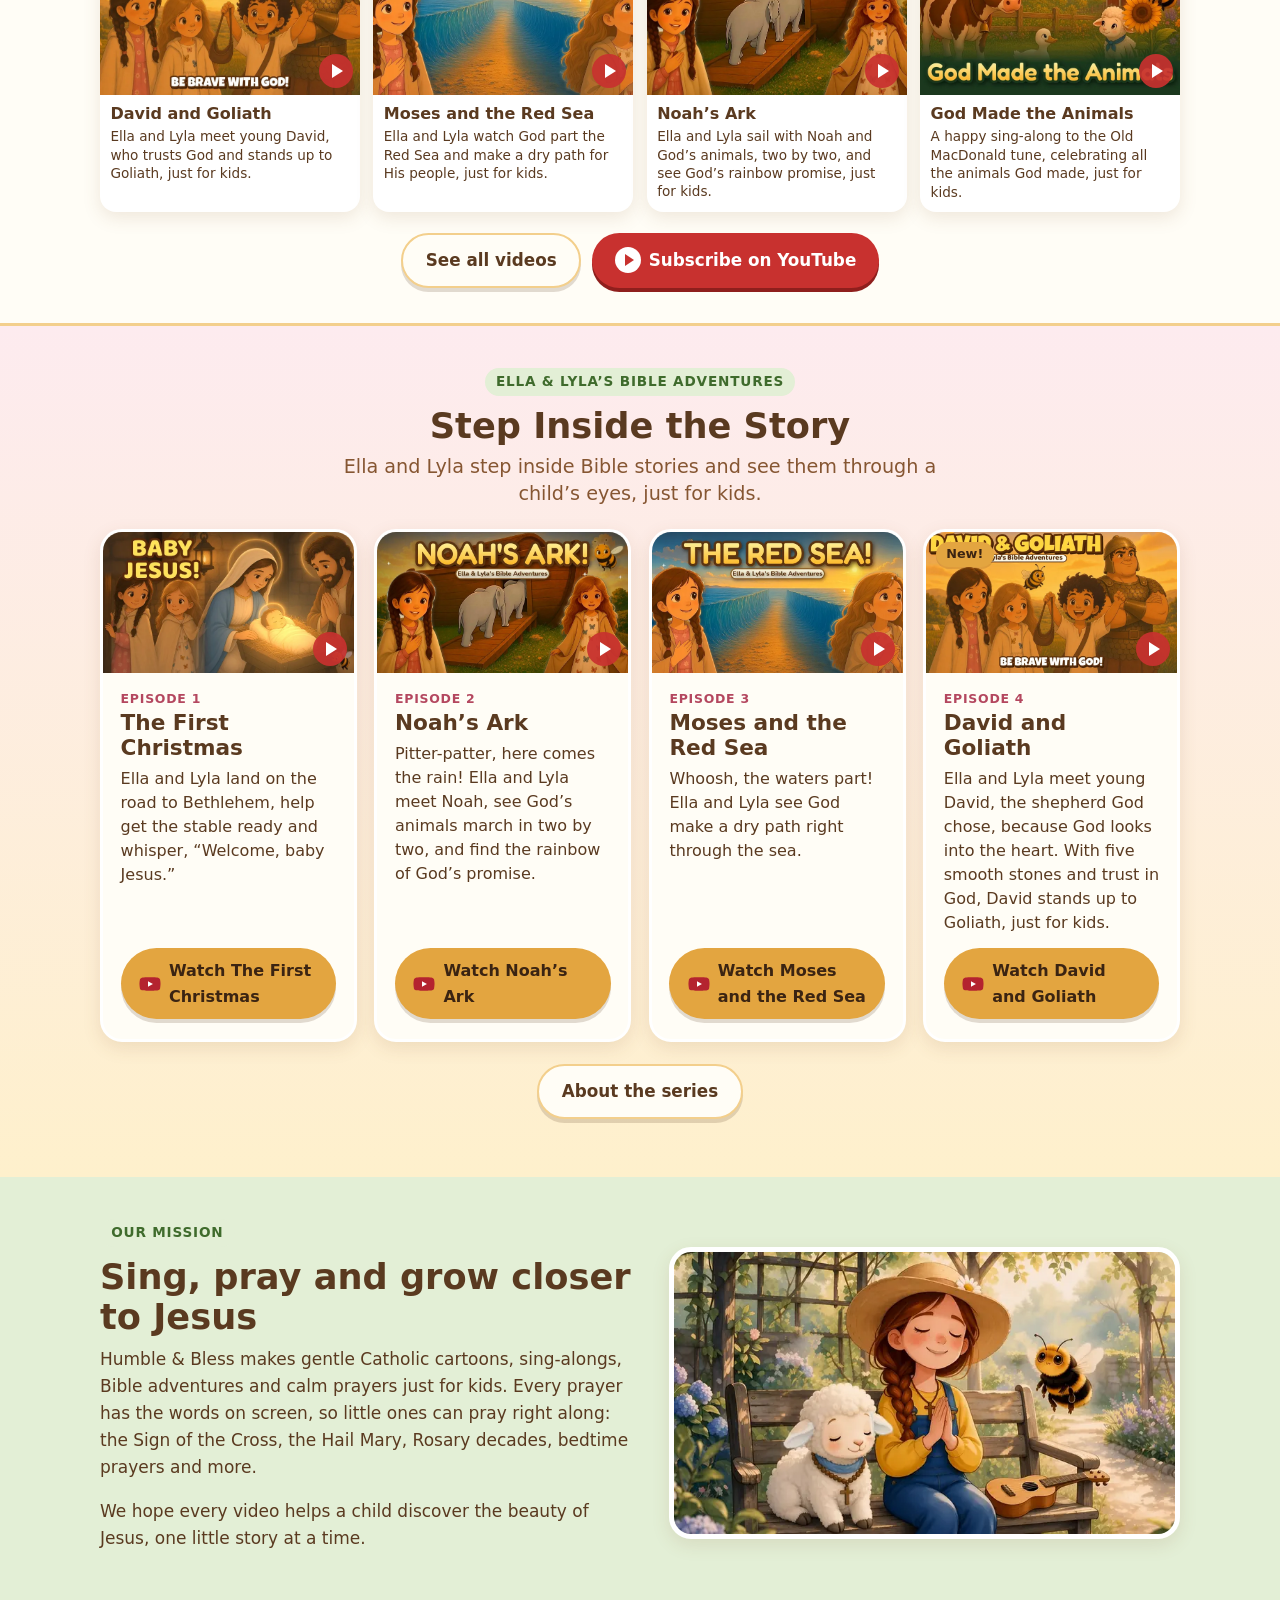
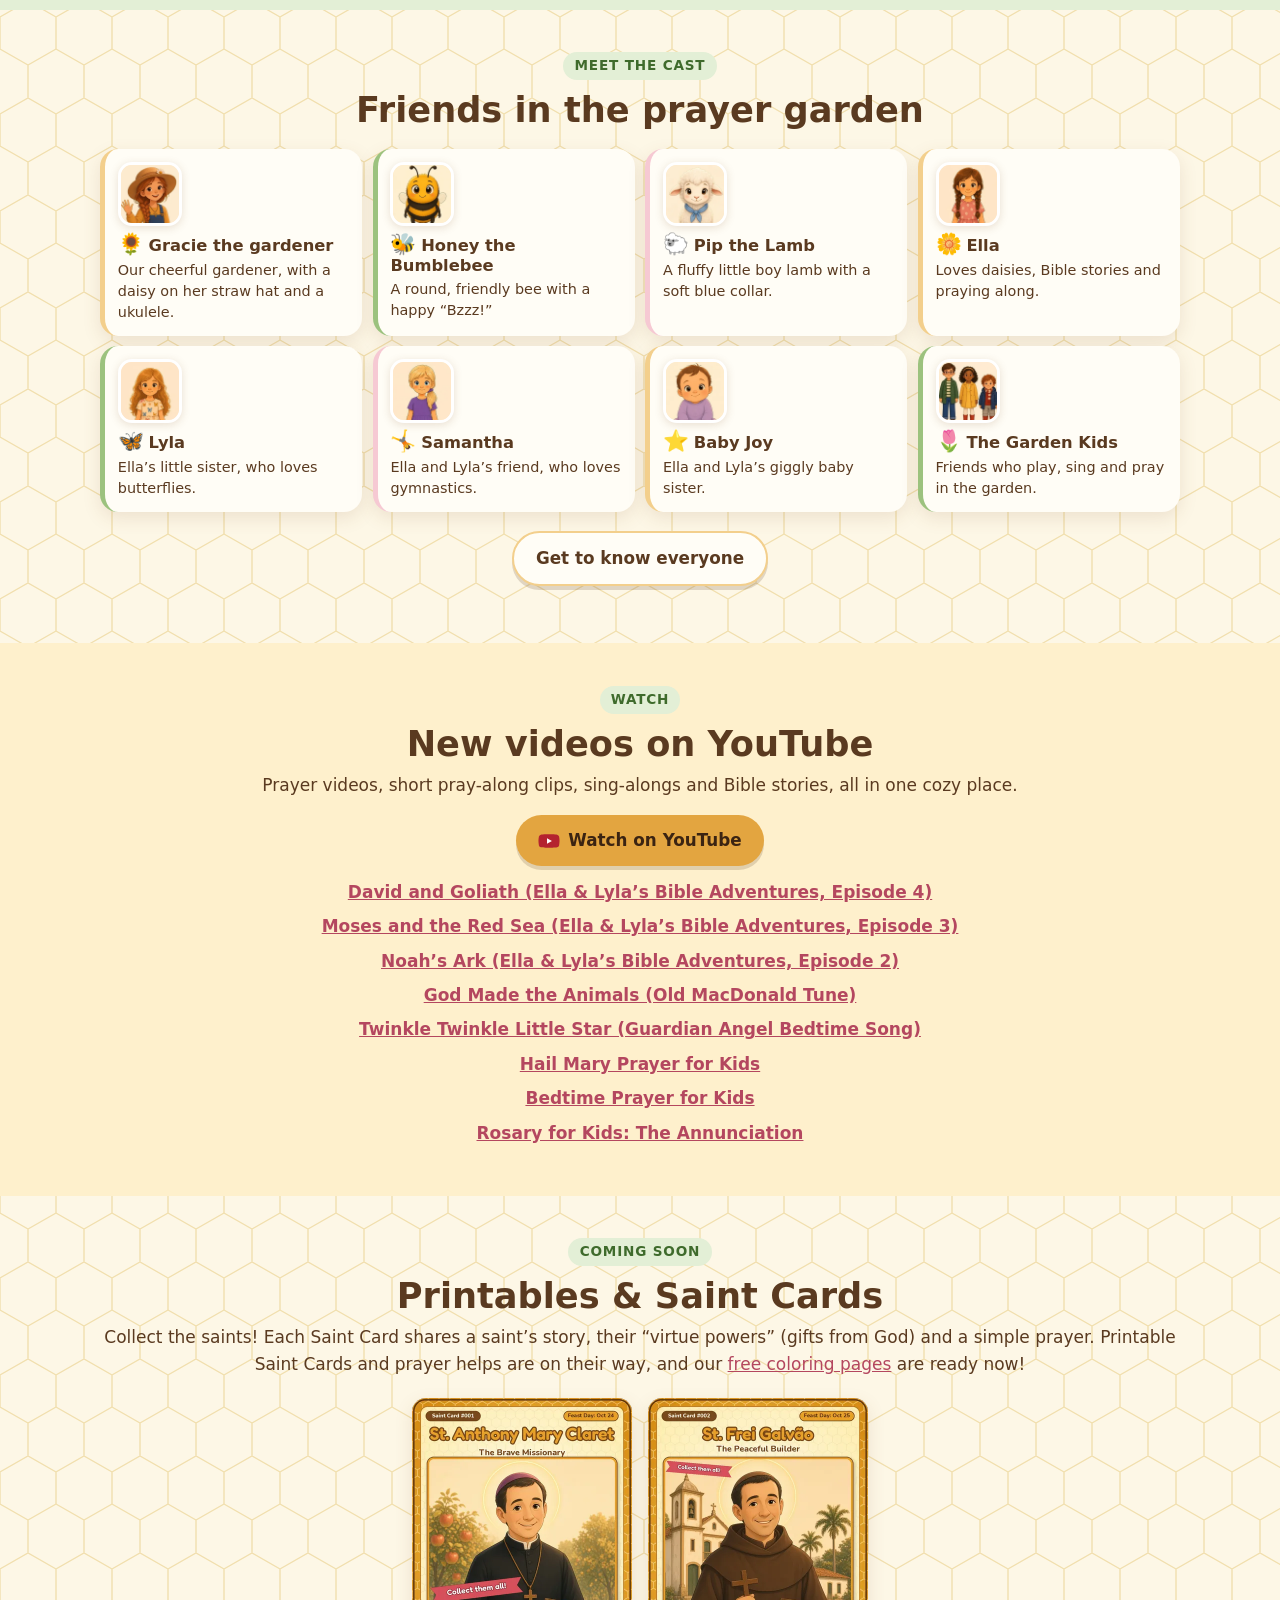
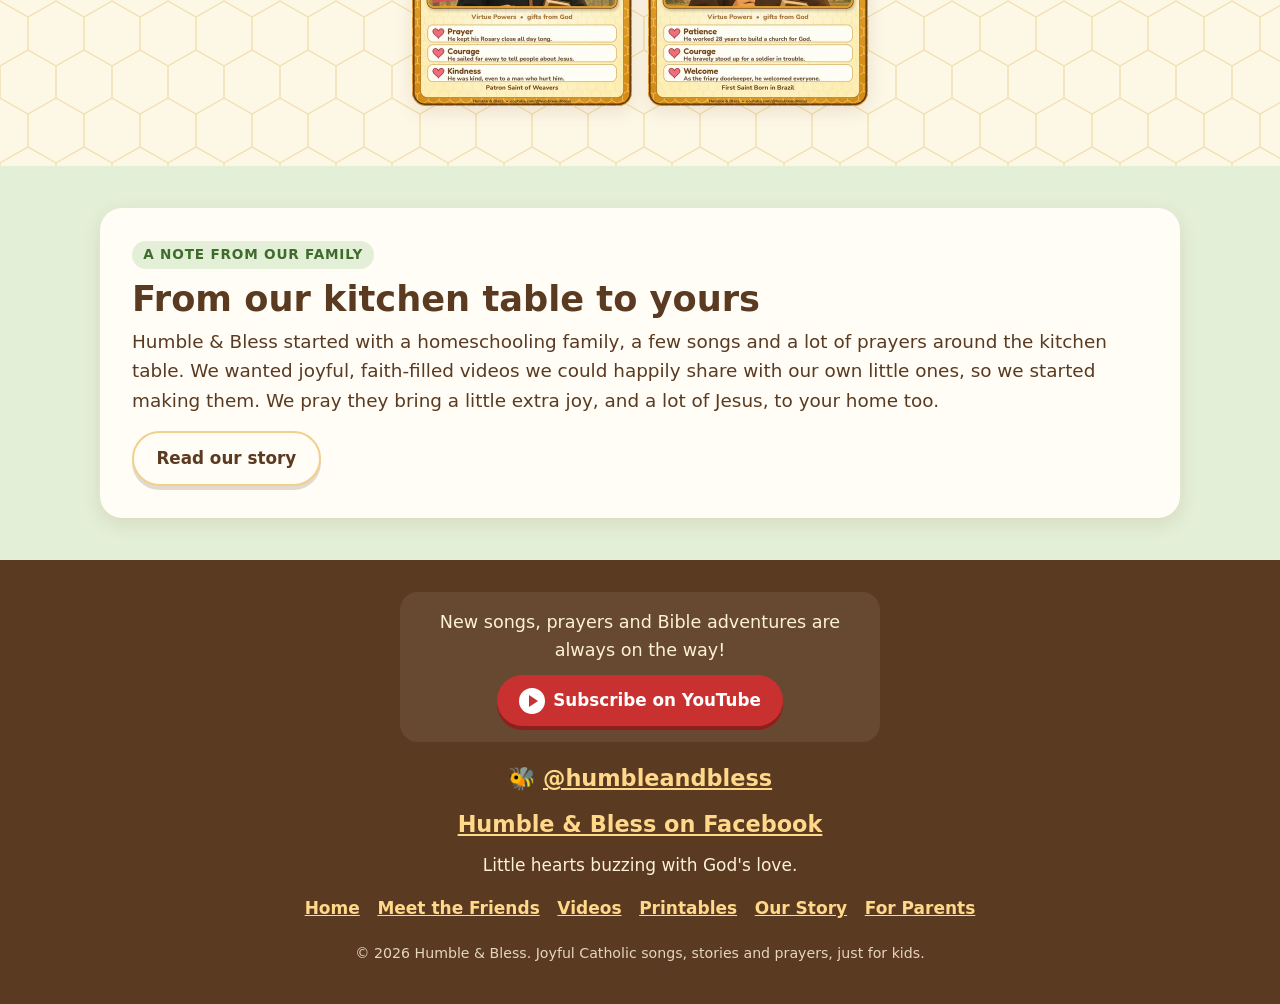
==== commit fef4b18f: "David and Goliath (Ep4) is live: switch card to Watch Co-authored-by: humbleandbless <humbleandbless" ====
--- a/index.html
+++ b/index.html
@@ -48,10 +48,10 @@
   <span class="kicker">Fresh from the garden</span>
   <h2 id="newest">Newest videos</h2>
   <ul class="vgrid">
-  <li><a class="vcard" href="https://www.youtube.com/watch?v=YaHAjdDZiwk" target="_blank" rel="noopener"><span class="vthumb"><picture><source type="image/webp" srcset="assets/moses-red-sea-ep3-800.webp 800w, assets/moses-red-sea-ep3-1280.webp 1280w" sizes="(min-width:960px) 25vw, 50vw"><img loading="lazy" src="assets/moses-red-sea-ep3-800.jpg" srcset="assets/moses-red-sea-ep3-800.jpg 800w, assets/moses-red-sea-ep3-1280.jpg 1280w" sizes="(min-width:960px) 25vw, 50vw" width="1280" height="720" alt="Moses and the Red Sea episode thumbnail with the words The Red Sea! and Ella &amp; Lyla&#39;s Bible Adventures. Ella and Lyla gaze in wonder at a dry path through tall walls of water at sunrise."></picture><span class="vtag">Bible Adventure</span><span class="vplay" aria-hidden="true"></span></span><span class="vtitle">Moses and the Red Sea</span><span class="vdesc">Ella and Lyla watch God part the Red Sea and make a dry path for His people, just for kids.</span><span class="visually-hidden"> (opens YouTube in a new tab)</span></a></li>
+  <li><a class="vcard" href="https://www.youtube.com/watch?v=qYBxkoGJtcc" target="_blank" rel="noopener"><span class="vthumb"><picture><source type="image/webp" srcset="assets/david-goliath-ep4-800.webp 800w, assets/david-goliath-ep4-1280.webp 1280w" sizes="(min-width:960px) 25vw, 50vw"><img loading="lazy" src="assets/david-goliath-ep4-800.jpg" srcset="assets/david-goliath-ep4-800.jpg 800w, assets/david-goliath-ep4-1280.jpg 1280w" sizes="(min-width:960px) 25vw, 50vw" width="1280" height="720" alt="David and Goliath episode thumbnail with the words Be Brave with God! and Ella &amp; Lyla&#39;s Bible Adventures. Ella and Lyla watch young David cheer with his sling as Honey the bee buzzes nearby and tall Goliath stands with his arms crossed."></picture><span class="vtag">Bible Adventure</span><span class="vplay" aria-hidden="true"></span></span><span class="vtitle">David and Goliath</span><span class="vdesc">Ella and Lyla meet young David, who trusts God and stands up to Goliath, just for kids.</span><span class="visually-hidden"> (opens YouTube in a new tab)</span></a></li>
+  <li><a class="vcard" href="https://www.youtube.com/watch?v=oh0t_GDRH9E" target="_blank" rel="noopener"><span class="vthumb"><picture><source type="image/webp" srcset="assets/moses-red-sea-ep3-800.webp 800w, assets/moses-red-sea-ep3-1280.webp 1280w" sizes="(min-width:960px) 25vw, 50vw"><img loading="lazy" src="assets/moses-red-sea-ep3-800.jpg" srcset="assets/moses-red-sea-ep3-800.jpg 800w, assets/moses-red-sea-ep3-1280.jpg 1280w" sizes="(min-width:960px) 25vw, 50vw" width="1280" height="720" alt="Moses and the Red Sea episode thumbnail with the words The Red Sea! and Ella &amp; Lyla&#39;s Bible Adventures. Ella and Lyla gaze in wonder at a dry path through tall walls of water at sunrise."></picture><span class="vtag">Bible Adventure</span><span class="vplay" aria-hidden="true"></span></span><span class="vtitle">Moses and the Red Sea</span><span class="vdesc">Ella and Lyla watch God part the Red Sea and make a dry path for His people, just for kids.</span><span class="visually-hidden"> (opens YouTube in a new tab)</span></a></li>
   <li><a class="vcard" href="https://www.youtube.com/watch?v=ct7Eij3Bv-0" target="_blank" rel="noopener"><span class="vthumb"><picture><source type="image/webp" srcset="assets/noahs-ark-ep2-800.webp 800w, assets/noahs-ark-ep2-1280.webp 1280w" sizes="(min-width:960px) 25vw, 50vw"><img loading="lazy" src="assets/noahs-ark-ep2-800.jpg" srcset="assets/noahs-ark-ep2-800.jpg 800w, assets/noahs-ark-ep2-1280.jpg 1280w" sizes="(min-width:960px) 25vw, 50vw" width="1280" height="720" alt="Noah&#39;s Ark episode thumbnail with the words Noah&#39;s Ark! and Ella &amp; Lyla&#39;s Bible Adventures. Ella and Lyla, in traveling cloaks, smile on either side of two elephants walking up the ramp into the great wooden ark, while Honey the bee buzzes above."></picture><span class="vtag">Bible Adventure</span><span class="vplay" aria-hidden="true"></span></span><span class="vtitle">Noah’s Ark</span><span class="vdesc">Ella and Lyla sail with Noah and God’s animals, two by two, and see God’s rainbow promise, just for kids.</span><span class="visually-hidden"> (opens YouTube in a new tab)</span></a></li>
   <li><a class="vcard" href="https://www.youtube.com/watch?v=ljyUgglnSR8" target="_blank" rel="noopener"><span class="vthumb"><picture><source type="image/webp" srcset="assets/god-made-the-animals-800.webp 800w, assets/god-made-the-animals-1600.webp 1600w" sizes="(min-width:960px) 25vw, 50vw"><img loading="lazy" src="assets/god-made-the-animals-800.jpg" srcset="assets/god-made-the-animals-800.jpg 800w, assets/god-made-the-animals-1600.jpg 1600w" sizes="(min-width:960px) 25vw, 50vw" width="1600" height="900" alt="God Made the Animals thumbnail: a smiling cow, a duck and a woolly lamb in a blue collar gather by a red barn on a sunny farm, while Honey the Bumblebee rests on a sunflower."></picture><span class="vtag">Sing-along</span><span class="vplay" aria-hidden="true"></span></span><span class="vtitle">God Made the Animals</span><span class="vdesc">A happy sing-along to the Old MacDonald tune, celebrating all the animals God made, just for kids.</span><span class="visually-hidden"> (opens YouTube in a new tab)</span></a></li>
-  <li><a class="vcard" href="https://www.youtube.com/watch?v=O2-9jdwNd1s" target="_blank" rel="noopener"><span class="vthumb"><picture><source type="image/webp" srcset="assets/twinkle-guardian-angel-800.webp 800w, assets/twinkle-guardian-angel-1600.webp 1600w" sizes="(min-width:960px) 25vw, 50vw"><img loading="lazy" src="assets/twinkle-guardian-angel-800.jpg" srcset="assets/twinkle-guardian-angel-800.jpg 800w, assets/twinkle-guardian-angel-1600.jpg 1600w" sizes="(min-width:960px) 25vw, 50vw" width="1600" height="900" alt="Twinkle Twinkle Guardian Angel Song thumbnail: two sisters in pajamas cuddle a sleeping baby at bedtime, while Honey the Bumblebee buzzes by a starry window."></picture><span class="vtag">Sing-along</span><span class="vplay" aria-hidden="true"></span></span><span class="vtitle">Twinkle Twinkle Guardian Angel Song</span><span class="vdesc">A cozy guardian angel bedtime song set to Twinkle Twinkle Little Star, with the Angel of God prayer, just for kids.</span><span class="visually-hidden"> (opens YouTube in a new tab)</span></a></li>
   </ul>
   <div class="newest-more"><a class="btn btn-soft" href="videos.html">See all videos</a><a class="btn btn-sub" href="https://www.youtube.com/@humbleandbless?sub_confirmation=1" target="_blank" rel="noopener"><span class="play" aria-hidden="true"></span>Subscribe on YouTube<span class="visually-hidden"> (opens YouTube in a new tab)</span></a></div>
  </div>
@@ -84,22 +84,23 @@
     </div>
    </li>
    <li class="ep-card" id="moses">
-    <a class="ep-thumb" href="https://www.youtube.com/watch?v=YaHAjdDZiwk" target="_blank" rel="noopener"><picture><source type="image/webp" srcset="assets/moses-red-sea-ep3-800.webp 800w, assets/moses-red-sea-ep3-1280.webp 1280w" sizes="(min-width:1100px) 260px, (min-width:700px) 45vw, calc(100vw - 2rem)"><img loading="lazy" src="assets/moses-red-sea-ep3-800.jpg" srcset="assets/moses-red-sea-ep3-800.jpg 800w, assets/moses-red-sea-ep3-1280.jpg 1280w" sizes="(min-width:1100px) 260px, (min-width:700px) 45vw, calc(100vw - 2rem)" width="1280" height="720" alt="Moses and the Red Sea episode thumbnail with the words The Red Sea! and Ella &amp; Lyla&#39;s Bible Adventures. Ella and Lyla gaze in wonder at a dry path through tall walls of water at sunrise."></picture><span class="ep-badge ep-new">New!</span><span class="vplay" aria-hidden="true"></span><span class="visually-hidden"> Watch Moses and the Red Sea (opens YouTube in a new tab)</span></a>
+    <a class="ep-thumb" href="https://www.youtube.com/watch?v=oh0t_GDRH9E" target="_blank" rel="noopener"><picture><source type="image/webp" srcset="assets/moses-red-sea-ep3-800.webp 800w, assets/moses-red-sea-ep3-1280.webp 1280w" sizes="(min-width:1100px) 260px, (min-width:700px) 45vw, calc(100vw - 2rem)"><img loading="lazy" src="assets/moses-red-sea-ep3-800.jpg" srcset="assets/moses-red-sea-ep3-800.jpg 800w, assets/moses-red-sea-ep3-1280.jpg 1280w" sizes="(min-width:1100px) 260px, (min-width:700px) 45vw, calc(100vw - 2rem)" width="1280" height="720" alt="Moses and the Red Sea episode thumbnail with the words The Red Sea! and Ella &amp; Lyla&#39;s Bible Adventures. Ella and Lyla gaze in wonder at a dry path through tall walls of water at sunrise."></picture><span class="vplay" aria-hidden="true"></span><span class="visually-hidden"> Watch Moses and the Red Sea (opens YouTube in a new tab)</span></a>
     <div class="ep-body">
      <span class="ep-num">Episode 3</span>
      <h3>Moses and the Red Sea</h3>
      <p>Whoosh, the waters part! Ella and Lyla see God make a dry path right through the sea.</p>
-     <a class="btn btn-yt" href="https://www.youtube.com/watch?v=YaHAjdDZiwk" target="_blank" rel="noopener"><svg viewBox="0 0 24 24" aria-hidden="true" focusable="false"><path fill="#b4232f" d="M23 7.2a3 3 0 0 0-2.1-2.1C19 4.6 12 4.6 12 4.6s-7 0-8.9.5A3 3 0 0 0 1 7.2 31 31 0 0 0 .5 12 31 31 0 0 0 1 16.8a3 3 0 0 0 2.1 2.1c1.9.5 8.9.5 8.9.5s7 0 8.9-.5a3 3 0 0 0 2.1-2.1 31 31 0 0 0 .5-4.8 31 31 0 0 0-.5-4.8z"/><path fill="#fff" d="M9.8 15.1V8.9l5.4 3.1z"/></svg>Watch Moses and the Red Sea<span class="visually-hidden"> (opens YouTube in a new tab)</span></a>
+     <a class="btn btn-yt" href="https://www.youtube.com/watch?v=oh0t_GDRH9E" target="_blank" rel="noopener"><svg viewBox="0 0 24 24" aria-hidden="true" focusable="false"><path fill="#b4232f" d="M23 7.2a3 3 0 0 0-2.1-2.1C19 4.6 12 4.6 12 4.6s-7 0-8.9.5A3 3 0 0 0 1 7.2 31 31 0 0 0 .5 12 31 31 0 0 0 1 16.8a3 3 0 0 0 2.1 2.1c1.9.5 8.9.5 8.9.5s7 0 8.9-.5a3 3 0 0 0 2.1-2.1 31 31 0 0 0 .5-4.8 31 31 0 0 0-.5-4.8z"/><path fill="#fff" d="M9.8 15.1V8.9l5.4 3.1z"/></svg>Watch Moses and the Red Sea<span class="visually-hidden"> (opens YouTube in a new tab)</span></a>
     </div>
    </li>
-   <li class="ep-card ep-soon" id="david">
-    <div class="ep-thumb"><picture><source type="image/webp" srcset="assets/david-goliath-coming-soon-800.webp 800w, assets/david-goliath-coming-soon-1600.webp 1600w" sizes="(min-width:1100px) 260px, (min-width:700px) 45vw, calc(100vw - 2rem)"><img loading="lazy" src="assets/david-goliath-coming-soon-800.jpg" srcset="assets/david-goliath-coming-soon-800.jpg 800w, assets/david-goliath-coming-soon-1600.jpg 1600w" sizes="(min-width:1100px) 260px, (min-width:700px) 45vw, calc(100vw - 2rem)" width="1600" height="900" alt="Ella and Lyla watch young shepherd David holding a lamb on a sunny hillside, with Pip the lamb. David and Goliath, coming soon."></picture><span class="ep-badge">Coming soon</span></div>
+   <li class="ep-card" id="david">
+    <a class="ep-thumb" href="https://www.youtube.com/watch?v=qYBxkoGJtcc" target="_blank" rel="noopener"><picture><source type="image/webp" srcset="assets/david-goliath-ep4-800.webp 800w, assets/david-goliath-ep4-1280.webp 1280w" sizes="(min-width:1100px) 260px, (min-width:700px) 45vw, calc(100vw - 2rem)"><img loading="lazy" src="assets/david-goliath-ep4-800.jpg" srcset="assets/david-goliath-ep4-800.jpg 800w, assets/david-goliath-ep4-1280.jpg 1280w" sizes="(min-width:1100px) 260px, (min-width:700px) 45vw, calc(100vw - 2rem)" width="1280" height="720" alt="David and Goliath episode thumbnail with the words Be Brave with God! and Ella &amp; Lyla&#39;s Bible Adventures. Ella and Lyla watch young David cheer with his sling as Honey the bee buzzes nearby and tall Goliath stands with his arms crossed."></picture><span class="ep-badge ep-new">New!</span><span class="vplay" aria-hidden="true"></span><span class="visually-hidden"> Watch David and Goliath (opens YouTube in a new tab)</span></a>
     <div class="ep-body">
      <span class="ep-num">Episode 4</span>
      <h3>David and Goliath</h3>
-     <p>Ella and Lyla meet a young shepherd named David, who cares for his sheep and trusts God with all his heart.</p>
-     <a class="btn btn-sub" href="https://www.youtube.com/@humbleandbless?sub_confirmation=1" target="_blank" rel="noopener"><span class="play" aria-hidden="true"></span>Subscribe on YouTube<span class="visually-hidden"> (opens YouTube in a new tab)</span></a>
+     <p>Ella and Lyla meet young David, the shepherd God chose, because God looks into the heart. With five smooth stones and trust in God, David stands up to Goliath, just for kids.</p>
+     <a class="btn btn-yt" href="https://www.youtube.com/watch?v=qYBxkoGJtcc" target="_blank" rel="noopener"><svg viewBox="0 0 24 24" aria-hidden="true" focusable="false"><path fill="#b4232f" d="M23 7.2a3 3 0 0 0-2.1-2.1C19 4.6 12 4.6 12 4.6s-7 0-8.9.5A3 3 0 0 0 1 7.2 31 31 0 0 0 .5 12 31 31 0 0 0 1 16.8a3 3 0 0 0 2.1 2.1c1.9.5 8.9.5 8.9.5s7 0 8.9-.5a3 3 0 0 0 2.1-2.1 31 31 0 0 0 .5-4.8 31 31 0 0 0-.5-4.8z"/><path fill="#fff" d="M9.8 15.1V8.9l5.4 3.1z"/></svg>Watch David and Goliath<span class="visually-hidden"> (opens YouTube in a new tab)</span></a>
     </div>
+   </li>
   </ol>
   <p class="center"><a class="btn btn-soft" href="videos.html#adventures">About the series</a></p>
  </div>
@@ -133,7 +134,8 @@
   <p>Prayer videos, short pray-along clips, sing-alongs and Bible stories, all in one cozy place.</p>
   <a class="btn btn-yt" href="https://www.youtube.com/@humbleandbless" target="_blank" rel="noopener"><svg viewBox="0 0 24 24" aria-hidden="true" focusable="false"><path fill="#b4232f" d="M23 7.2a3 3 0 0 0-2.1-2.1C19 4.6 12 4.6 12 4.6s-7 0-8.9.5A3 3 0 0 0 1 7.2 31 31 0 0 0 .5 12 31 31 0 0 0 1 16.8a3 3 0 0 0 2.1 2.1c1.9.5 8.9.5 8.9.5s7 0 8.9-.5a3 3 0 0 0 2.1-2.1 31 31 0 0 0 .5-4.8 31 31 0 0 0-.5-4.8z"/><path fill="#fff" d="M9.8 15.1V8.9l5.4 3.1z"/></svg>Watch on YouTube<span class="visually-hidden"> (opens YouTube in a new tab)</span></a>
   <ul class="video-list">
-   <li><a href="https://www.youtube.com/watch?v=YaHAjdDZiwk" target="_blank" rel="noopener">Moses and the Red Sea (Ella &amp; Lyla’s Bible Adventures, Episode 3)</a></li>
+   <li><a href="https://www.youtube.com/watch?v=qYBxkoGJtcc" target="_blank" rel="noopener">David and Goliath (Ella &amp; Lyla’s Bible Adventures, Episode 4)</a></li>
+   <li><a href="https://www.youtube.com/watch?v=oh0t_GDRH9E" target="_blank" rel="noopener">Moses and the Red Sea (Ella &amp; Lyla’s Bible Adventures, Episode 3)</a></li>
    <li><a href="https://www.youtube.com/watch?v=ct7Eij3Bv-0" target="_blank" rel="noopener">Noah’s Ark (Ella &amp; Lyla’s Bible Adventures, Episode 2)</a></li>
    <li><a href="https://www.youtube.com/watch?v=ljyUgglnSR8" target="_blank" rel="noopener">God Made the Animals (Old MacDonald Tune)</a></li>
    <li><a href="https://www.youtube.com/watch?v=O2-9jdwNd1s" target="_blank" rel="noopener">Twinkle Twinkle Little Star (Guardian Angel Bedtime Song)</a></li>
